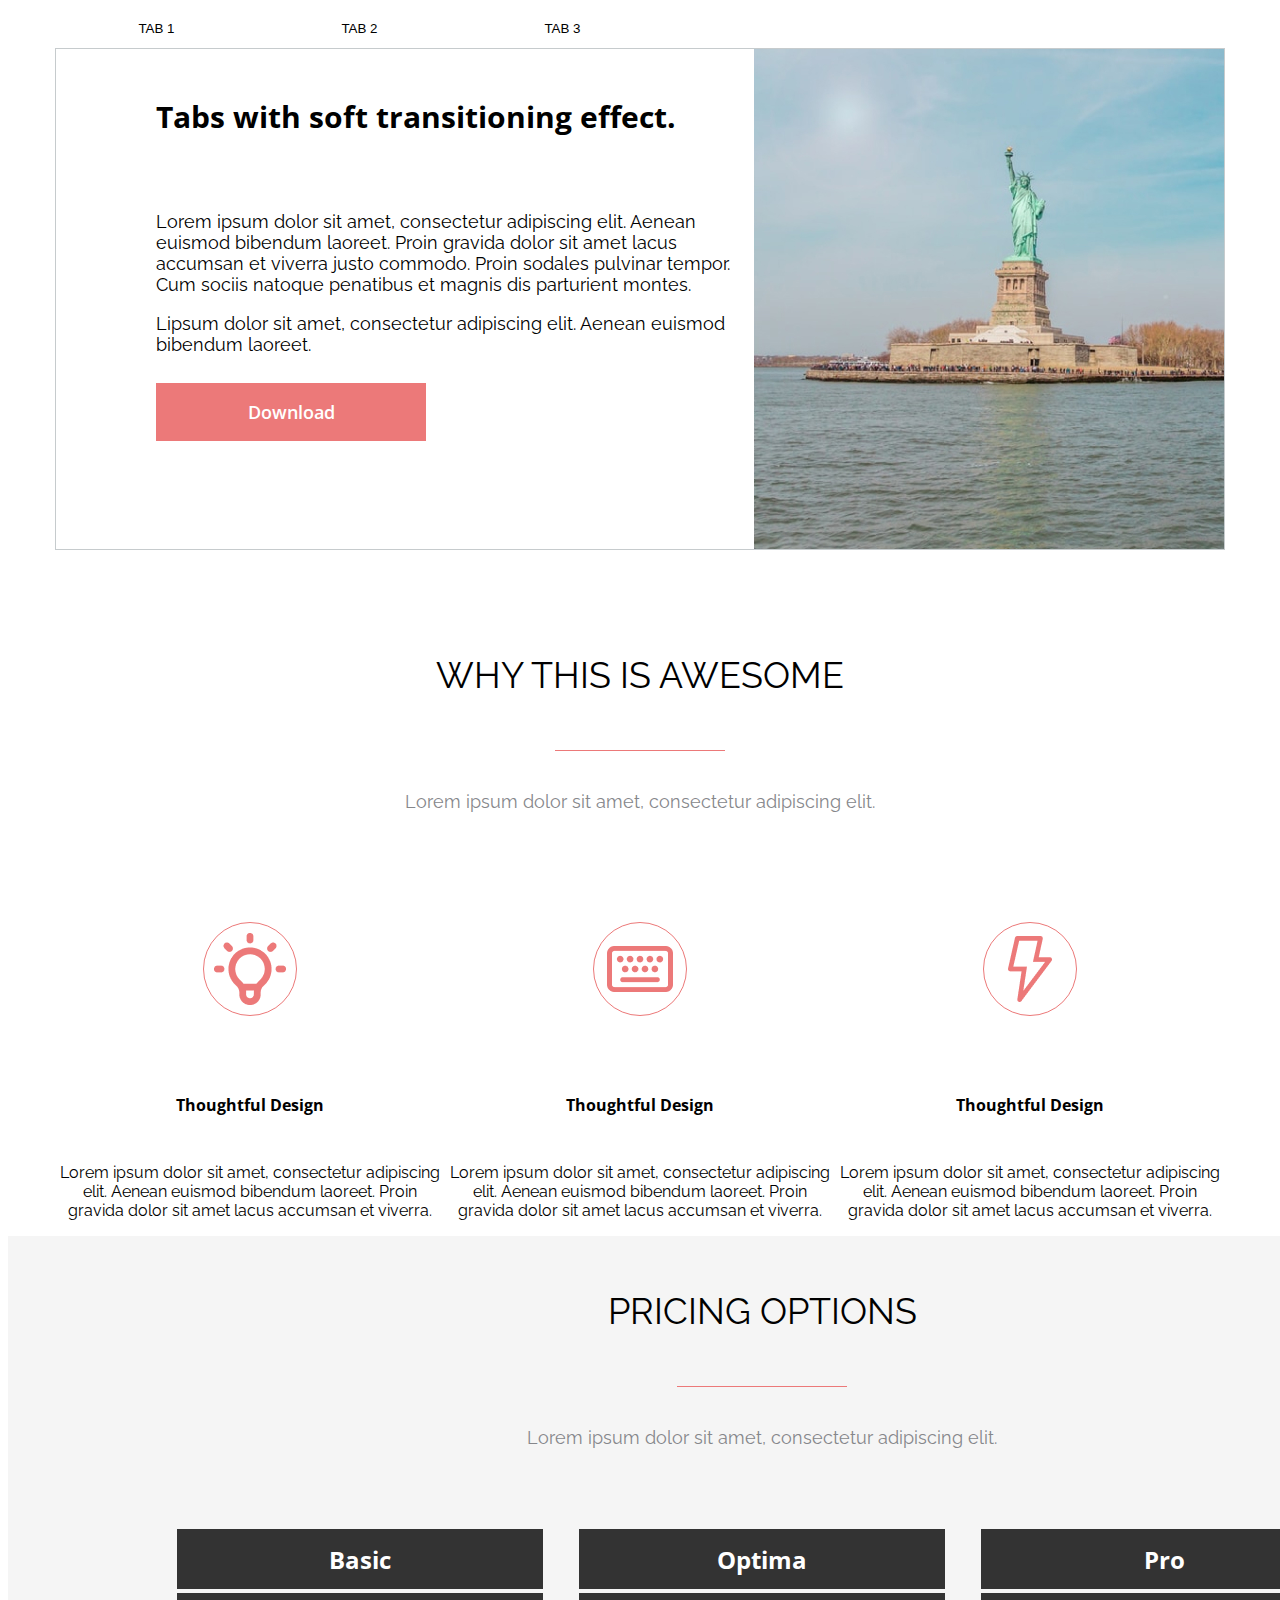
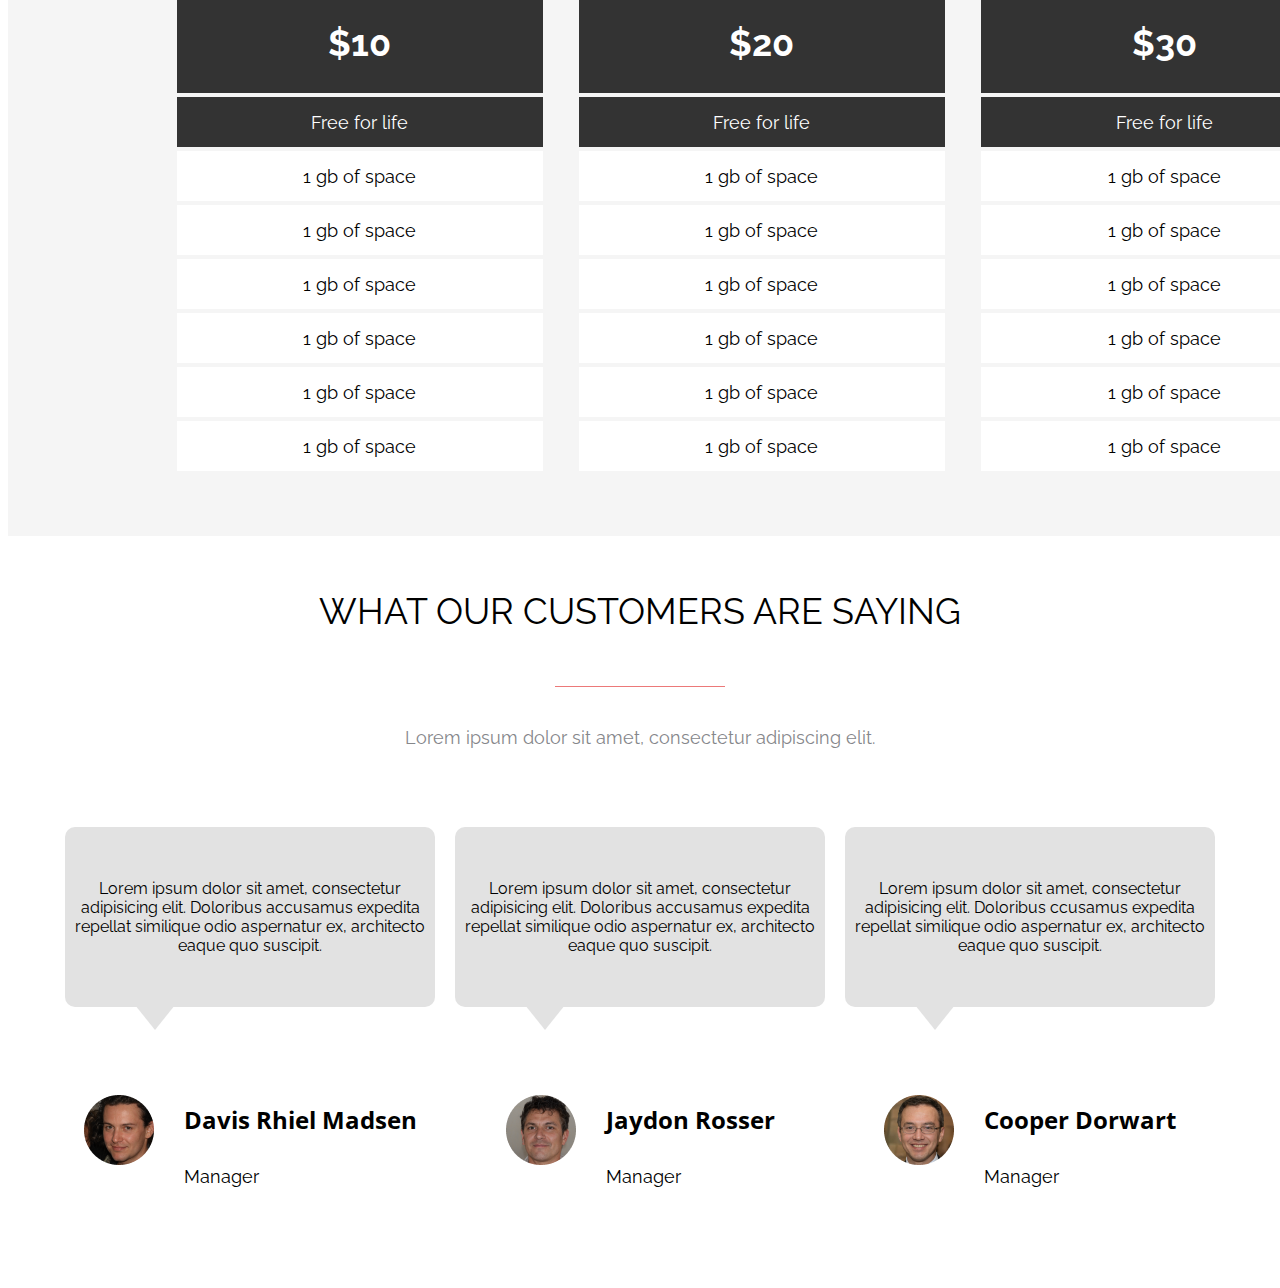
==== index.html @ bb6dff11 "hw-2 change" ====
<!DOCTYPE html> 
  <html>
    <head>
      <meta charset="uft-8">
      <title>HW-2</title>
      <link rel="stylesheet" href="./price+comm.css">
    </head>
    <body> 
      <section class="tabs">
        <div class="tabs__switch">
         <button class="tabs__switch-name">TAB 1</button>
         <button class="tabs__switch-name">TAB 2</button>
         <button class="tabs__switch-name">TAB 3</button>
       </div>
       <div class="tabs__info">
         <div class="tabs__text">
           <h3 class="tabs__title">Tabs with soft transitioning effect.</h3>
           <p>Lorem ipsum dolor sit amet, consectetur adipiscing elit. Aenean euismod bibendum laoreet. Proin gravida dolor sit amet lacus accumsan et viverra justo commodo. Proin sodales pulvinar tempor. Cum sociis natoque penatibus et magnis dis parturient montes.</p>
           <p>Lipsum dolor sit amet, consectetur adipiscing elit. Aenean euismod bibendum laoreet.</p>
           <button class="tabs__button">Download</button>
         </div>
         <div>
           <img class="tabs__pic" src="./imagine/tab1.jpg" alt="">
         </div>
       </div>
     </section>                  
     <section class="awesome"><!--секция AWESOME-->  
       <div class="awesome__title-wrapper">
       <h2 class="awesome__title">WHY THIS IS AWESOME</h2> 
       </div>
       <div class="awesome__line"></div>
       <p class="awesome__subtitle">Lorem ipsum dolor sit amet, consectetur adipiscing elit.</p>
       <div class="awesome__container">
         <div class="awesome_block">
           <div class="awesome__icon-wrapper"> 
             <img class="ciawesome__icon" src="./imagine/bulb.png" alt="">
           </div> 
           <h4 class="awesome__block-title">Thoughtful Design</h4>
           <p>Lorem ipsum dolor sit amet, consectetur adipiscing elit. Aenean euismod bibendum laoreet. Proin gravida dolor sit amet lacus accumsan et viverra.</p>
         </div>
         <div class="awesome_block">
           <div class="awesome__icon-wrapper">
             <img class="ciawesome__icon" src="./imagine/keyboard.png" alt=""> 
           </div> 
           <h4 class="awesome__block-title">Thoughtful Design</h4>
           <p>Lorem ipsum dolor sit amet, consectetur adipiscing elit. Aenean euismod bibendum laoreet. Proin gravida dolor sit amet lacus accumsan et viverra.</p>
         </div>
         <div class="awesome_block">
           <div class="awesome__icon-wrapper">
             <img class="ciawesome__icon" src="./imagine/light.png" alt=""> 
           </div> 
           <h4 class="awesome__block-title">Thoughtful Design</h4>
           <p>Lorem ipsum dolor sit amet, consectetur adipiscing elit. Aenean euismod bibendum laoreet. Proin gravida dolor sit amet lacus accumsan et viverra.</p>
         </div>
       </div>
     </section>
      <section class="pric">
        <div class="pric__title-wrapper">
          <h2 class="pric__title">PRICING OPTIONS</h2>
        </div>
        <div class="pric__line"></div>
        <p class="pric__subtitle">Lorem ipsum dolor sit amet, consectetur adipiscing elit.</p>
        <div class="pric__container">
          <div class="pric__block">
            <p class="pric__black">Basic</p>
            <p class="pric__black">$10</p>
            <p class="pric__black">Free for life</p>
            <p class="pric__withe">1 gb of space</p>
            <p class="pric__withe">1 gb of space</p>
            <p class="pric__withe">1 gb of space</p>
            <p class="pric__withe">1 gb of space</p>
            <p class="pric__withe">1 gb of space</p>
            <p class="pric__withe">1 gb of space</p>
          </div>
          <div class="pric__block">
            <p class="pric__black">Optima</p>
            <p class="pric__black">$20</p>
            <p class="pric__black">Free for life</p>
            <p class="pric__withe">1 gb of space</p>
            <p class="pric__withe">1 gb of space</p>
            <p class="pric__withe">1 gb of space</p>
            <p class="pric__withe">1 gb of space</p>
            <p class="pric__withe">1 gb of space</p>
            <p class="pric__withe">1 gb of space</p>
          </div>
          <div class="pric__block">
            <p class="pric__black">Pro</p>
            <p class="pric__black">$30</p>
            <p class="pric__black">Free for life</p>
            <p class="pric__withe">1 gb of space</p>
            <p class="pric__withe">1 gb of space</p>
            <p class="pric__withe">1 gb of space</p>
            <p class="pric__withe">1 gb of space</p>
            <p class="pric__withe">1 gb of space</p>
            <p class="pric__withe">1 gb of space</p>
          </div>
        </div>
       </section>
       <section class="say">
        <div class="say__title-wrapper">
          <h2 class="say__title">WHAT OUR CUSTOMERS ARE SAYING</h2>
        </div>
        <div class="say__line"></div>
        <p class="say__subtitle">Lorem ipsum dolor sit amet, consectetur adipiscing elit.</p>
        <div class="say__comment">
          <div class="comment__block">
            <div class="block__mes">
              Lorem ipsum dolor sit amet, consectetur adipisicing elit. Doloribus accusamus expedita repellat similique odio aspernatur ex, architecto eaque quo suscipit.
              <div class="mes__mark"></div>
            </div>
            <div class="block__icon">
              <img src="./imagine/face1.png" alt="">
              <div class="block__icon-text"> 
                <p class="block__name">Davis Rhiel Madsen</p>
                <p class="block__job">Manager</p>
              </div>
            </div>
          </div>
          <div class="comment__block">
            <div class="block__mes">
              Lorem ipsum dolor sit amet, consectetur adipisicing elit. Doloribus accusamus expedita repellat similique odio aspernatur ex, architecto eaque quo suscipit.
              <div class="mes__mark"></div>
            </div>
            <div class="block__icon">
              <img src="./imagine/face2.png" alt="">
              <div class="block__icon-text"> 
                <p class="block__name">Jaydon Rosser</p>
                <p class="block__job">Manager</p>
              </div>              
            </div>
          </div>
          <div class="comment__block">
            <div class="block__mes">
              Lorem ipsum dolor sit amet, consectetur adipisicing elit. Doloribus ccusamus expedita repellat similique odio aspernatur ex, architecto eaque quo suscipit.
            <div class="mes__mark"></div>
          </div>
            <div class="block__icon">
              <img src="./imagine/face3.png" alt="">
              <div class="block__icon-text"> 
                <p class="block__name">Cooper Dorwart</p>
                <p class="block__job">Manager</p>
              </div>
            </div>
          </div>
        </div>
      </section>
    </body>
  </html>
---- price+comm.css ----
@import url('https://fonts.googleapis.com/css2?family=Open+Sans:wght@300;700&family=Raleway:wght@100;400&display=swap');
@import url('https://fonts.googleapis.com/css2?family=Raleway:wght@400&display=swap');

/*Стиль для AWESOME*/
.awesome {
  font-family: 'Raleway', sans-serif;
  width: 1170px;
  margin: auto ; 
}

.awesome__title {
  margin: 0;
  font-size: 36px;
  font-weight: 400;
}

.awesome__title-wrapper {
  height: 150px;
  display: flex;
  align-items: center;
  justify-content: center;
}

.awesome__line {
  border-bottom: 1px solid #EC7979;
  width: 170px;
  margin: auto;
  margin-bottom: 40px;
}  

.awesome__subtitle {
  margin: 0;
  color: #86878B;
  font-size: 18px;
  text-align: center;
  margin-bottom: 110px;
}

.awesome__container {
  display: flex;
  justify-content: space-between;
  text-align: center;
}

.awesome__block { 
  width: 370px; 
}

.awesome__icon-wrapper {
  height: 92px;
  width: 92px;
  display: flex;
  align-items: center;
  justify-content: center;
  border: 1px solid #EC7979;
  border-radius: 50%;
  margin: auto;
  margin-bottom: 78px;
}

.awesome__block-title {
  font-family: 'Open Sans', sans-serif;
  margin-bottom: 47px;
}

/*Стиль для TABS*/

.tabs {
  margin: auto;
  width: 1170px;
  margin-bottom: 50px;
}

.tabs__info {
  margin: auto;
  height: 500px;
  border: 1px solid #C6CBCD;
  display: flex;
  justify-content: space-around; 
}

.tabs__text {
  margin:47px 0 30px 100px;
  font-family: 'Raleway', sans-serif;
  font-size: 18px;
}

.tabs__title {
  font-family: 'Open Sans', sans-serif;
  font-weight: bold;
  font-size: 30px;
  margin: 0;
  margin-bottom: 74px;
}

.tabs__button {
  margin-top: 10px;
  height: 58px;
  width: 270px;
  background: #EC7979;
  color: #FFFFFF;
  font-family: 'Open Sans', sans-serif;
  font-weight: 600;
  font-size: 18px;
  align-items: center;
  border: none;
}

.tabs__button:hover {
  background: #AB4949;
  cursor: pointer;
}

.tabs__button:active {
  background: #EC7979;
  box-shadow: inset 0px 0px 10px #AB4949;
}

.tabs__switch {
  display: flex;
  justify-content:flex-start;
  align-items: center;
  font-size: 14px;
  font-family: 'Open Sans', sans-serif;
  font-weight: 400px; 
}

.tabs__switch-name {
  width: 203px;
  height: 40px;
  margin: 0;
  border: none;
  display: flex;
  justify-content: center;
  align-items: center;
  cursor: pointer;
  background: #FFFFFF;
}

.tabs__switch-name:focus { 
  border-radius: 5px 5px 0px 0px;
  border: 1px solid #C6CBCD;
  margin-bottom: -4.5px;
  border-bottom: #fff;
}

.tabs__switch-name:hover {
  border-radius: 5px 5px 0px 0px;
  border: 1px solid #C6CBCD;
}

.tabs__pic {
  height: 100%;
}

/*цена и комментарии*/ 

.pric {
  font-family: 'Raleway', sans-serif;
  width: 1508px;
  height: 900px;
  margin: auto ; 
  background-color: #F5F5F5;
}

.pric__title, .say__title {
  margin: 0;
  font-size: 36px;
  font-weight: 400;
}

.pric__title-wrapper, .say__title-wrapper {
  height: 150px;
  display: flex;
  align-items: center;
  justify-content: center;
}

.pric__line, .say__line {
  border-bottom: 1px solid #EC7979;
  width: 170px;
  margin: auto;
  margin-bottom: 40px;
}  

.pric__subtitle, .say__subtitle {
  margin: 0;
  color: #86878B;
  font-size: 18px;
  text-align: center;
  margin-bottom: 79px;
}

.pric__container {
  display: flex;
  justify-content: space-around;
  text-align: center;
  margin: 0 10%;
}

.pric__block { 
  width: 370px;
}

p[class*="black"] {
  background: #333333;
  border: 2px solid #F5F5F5;
  color: #fff;
  margin: 0;
  display: flex;
  align-items: center;
  justify-content: center;
}

.pric__black:first-child {
  height: 60px;
  font-size: 24px;
  font-family: 'Open Sans', sans-serif;
  font-weight: 700;
}

.pric__black:nth-child(2) {
  height: 100px;
  font-size: 36px;
  font-family: 'Raleway', sans-serif;
  font-weight: 700;
}

.pric__black {
  height: 50px;
  font-size: 18px;
  font-family: 'Raleway', sans-serif;
}

.pric__withe {
  display: flex;
  align-items: center;
  justify-content: center;
  height: 50px;
  margin: 0;
  background: #FFFFFF;
  border: 2px solid #F5F5F5;
  font-size: 18px;
  font-family: 'Raleway', sans-serif;
}

.pric__block:hover { 
  margin-top: -20px;
  margin-bottom: auto;
  box-shadow: 0 4px 10px rgba(51, 51, 51, 0.2);
}

.say {
  font-family: 'Raleway', sans-serif;
  height: 744px;
  margin: auto ; 
}

.say__comment {
  width: 1170px;
  margin: auto;
  display: flex;
  justify-content: space-around;
}

.block__mes {
  position: relative;
  width: 370px;
  height: 180px;
  background: #E2E2E2;
  border-radius: 10px;
  text-align: center;
  display: flex;
  align-items: center;
  margin-bottom: 66px;
}

.mes__mark {
  position: absolute; /*для того чтобы треугольник комментария оставался на месте*/
  margin-top: 200px;
  margin-left: 70px;
  width: 0;
	height: 0;
	border-left: 20px solid transparent;
	border-right: 20px solid transparent;
	border-top: 25px solid #E2E2E2;
}

.block__icon {
  display: flex;
  justify-content: center;
  align-items: center;
}

.block__name {
  margin: 30px 0;
  font-family: 'Open Sans';
  font-weight: 700;
  font-size: 24px;
}

.block__icon-text {
  margin-left: 30px;
  display: flex;
  flex-direction: column;
}

.block__job {
  margin: 0;
  font-weight: 400;
  font-size: 18px;
}
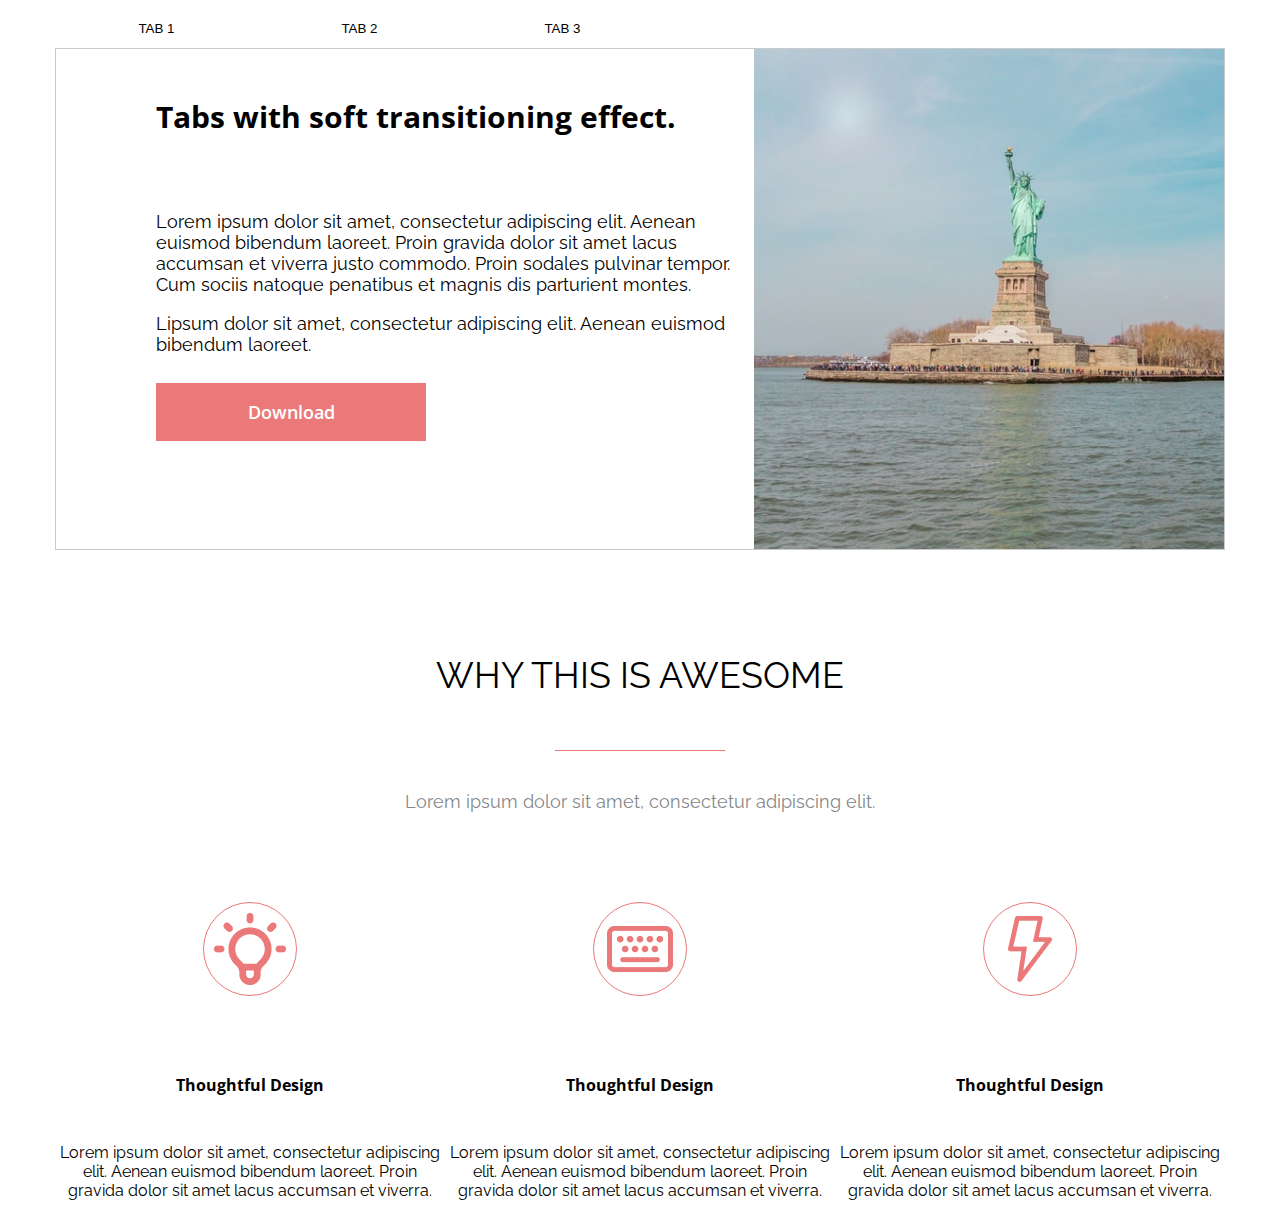
==== commit 314b74ab: "hw-1 change" ====
--- a/index.html
+++ b/index.html
@@ -1,148 +1,58 @@
 <!DOCTYPE html> 
-  <html>
-    <head>
-      <meta charset="uft-8">
-      <title>HW-2</title>
-      <link rel="stylesheet" href="./price+comm.css">
-    </head>
-    <body> 
-      <section class="tabs">
-        <div class="tabs__switch">
-         <button class="tabs__switch-name">TAB 1</button>
-         <button class="tabs__switch-name">TAB 2</button>
-         <button class="tabs__switch-name">TAB 3</button>
-       </div>
-       <div class="tabs__info">
-         <div class="tabs__text">
-           <h3 class="tabs__title">Tabs with soft transitioning effect.</h3>
-           <p>Lorem ipsum dolor sit amet, consectetur adipiscing elit. Aenean euismod bibendum laoreet. Proin gravida dolor sit amet lacus accumsan et viverra justo commodo. Proin sodales pulvinar tempor. Cum sociis natoque penatibus et magnis dis parturient montes.</p>
-           <p>Lipsum dolor sit amet, consectetur adipiscing elit. Aenean euismod bibendum laoreet.</p>
-           <button class="tabs__button">Download</button>
-         </div>
-         <div>
-           <img class="tabs__pic" src="./imagine/tab1.jpg" alt="">
-         </div>
-       </div>
-     </section>                  
-     <section class="awesome"><!--секция AWESOME-->  
-       <div class="awesome__title-wrapper">
-       <h2 class="awesome__title">WHY THIS IS AWESOME</h2> 
-       </div>
-       <div class="awesome__line"></div>
-       <p class="awesome__subtitle">Lorem ipsum dolor sit amet, consectetur adipiscing elit.</p>
-       <div class="awesome__container">
-         <div class="awesome_block">
-           <div class="awesome__icon-wrapper"> 
-             <img class="ciawesome__icon" src="./imagine/bulb.png" alt="">
-           </div> 
-           <h4 class="awesome__block-title">Thoughtful Design</h4>
-           <p>Lorem ipsum dolor sit amet, consectetur adipiscing elit. Aenean euismod bibendum laoreet. Proin gravida dolor sit amet lacus accumsan et viverra.</p>
-         </div>
-         <div class="awesome_block">
-           <div class="awesome__icon-wrapper">
-             <img class="ciawesome__icon" src="./imagine/keyboard.png" alt=""> 
-           </div> 
-           <h4 class="awesome__block-title">Thoughtful Design</h4>
-           <p>Lorem ipsum dolor sit amet, consectetur adipiscing elit. Aenean euismod bibendum laoreet. Proin gravida dolor sit amet lacus accumsan et viverra.</p>
-         </div>
-         <div class="awesome_block">
-           <div class="awesome__icon-wrapper">
-             <img class="ciawesome__icon" src="./imagine/light.png" alt=""> 
-           </div> 
-           <h4 class="awesome__block-title">Thoughtful Design</h4>
-           <p>Lorem ipsum dolor sit amet, consectetur adipiscing elit. Aenean euismod bibendum laoreet. Proin gravida dolor sit amet lacus accumsan et viverra.</p>
-         </div>
+<html>
+  <head>
+    <meta charset="uft-8">
+    <title>HW-1</title>
+    <link rel="stylesheet" href="./tabs+awesome.css">
+  </head>
+  <body>
+    <section class="tabs">
+      <div class="tabs__switch">
+        <button class="tabs__switch-name">TAB 1</button>
+        <button class="tabs__switch-name">TAB 2</button>
+        <button class="tabs__switch-name">TAB 3</button>
+      </div>
+      <div class="tabs__info">
+        <div class="tabs__text">
+          <h3 class="tabs__title">Tabs with soft transitioning effect.</h3>
+          <p>Lorem ipsum dolor sit amet, consectetur adipiscing elit. Aenean euismod bibendum laoreet. Proin gravida dolor sit amet lacus accumsan et viverra justo commodo. Proin sodales pulvinar tempor. Cum sociis natoque penatibus et magnis dis parturient montes.</p>
+          <p> Lipsum dolor sit amet, consectetur adipiscing elit. Aenean euismod bibendum laoreet.</p>
+          <button class="tabs__button">Download</button>
+        </div>
+        <div>
+          <img class="tabs__pic" src="./imagine/tab1.jpg" alt="">
+        </div>
+      </div>
+    </section>                  
+    <section class="awesome"><!--секция AWESOME-->  
+      <div class="awesome__title-wrapper">
+      <h2 class="awesome__title">WHY THIS IS AWESOME</h2> 
+      </div>
+      <div class="awesome__line"></div>
+      <p class="awesome__subtitle">Lorem ipsum dolor sit amet, consectetur adipiscing elit.</p>
+      <div class="awesome__container">
+        <div class="awesome_block">
+          <div class="awesome__icon-wrapper"> 
+            <img class="ciawesome__icon" src="./imagine/bulb.png" alt="">
+          </div> 
+          <h4 class="awesome__block-title">Thoughtful Design</h4>
+          <p>Lorem ipsum dolor sit amet, consectetur adipiscing elit. Aenean  euismod bibendum laoreet. Proin gravida dolor sit amet lacus accumsan et viverra.</p>
+        </div>
+        <div class="awesome_block">
+          <div class="awesome__icon-wrapper">
+            <img class="ciawesome__icon" src="./imagine/keyboard.png" alt=""> 
+          </div> 
+          <h4 class="awesome__block-title">Thoughtful Design</h4>
+          <p>Lorem ipsum dolor sit amet, consectetur adipiscing elit. Aenean euismod bibendum laoreet. Proin gravida dolor sit amet lacus accumsan et viverra.</p>
+        </div>
+        <div class="awesome_block">
+          <div class="awesome__icon-wrapper">
+            <img class="ciawesome__icon" src="./imagine/light.png" alt=""> 
+          </div> 
+          <h4 class="awesome__block-title">Thoughtful Design</h4>
+          <p>Lorem ipsum dolor sit amet, consectetur adipiscing elit. Aenean euismod bibendum laoreet. Proin gravida dolor sit amet lacus accumsan et viverra.</p>
+        </div>
        </div>
      </section>
-      <section class="pric">
-        <div class="pric__title-wrapper">
-          <h2 class="pric__title">PRICING OPTIONS</h2>
-        </div>
-        <div class="pric__line"></div>
-        <p class="pric__subtitle">Lorem ipsum dolor sit amet, consectetur adipiscing elit.</p>
-        <div class="pric__container">
-          <div class="pric__block">
-            <p class="pric__black">Basic</p>
-            <p class="pric__black">$10</p>
-            <p class="pric__black">Free for life</p>
-            <p class="pric__withe">1 gb of space</p>
-            <p class="pric__withe">1 gb of space</p>
-            <p class="pric__withe">1 gb of space</p>
-            <p class="pric__withe">1 gb of space</p>
-            <p class="pric__withe">1 gb of space</p>
-            <p class="pric__withe">1 gb of space</p>
-          </div>
-          <div class="pric__block">
-            <p class="pric__black">Optima</p>
-            <p class="pric__black">$20</p>
-            <p class="pric__black">Free for life</p>
-            <p class="pric__withe">1 gb of space</p>
-            <p class="pric__withe">1 gb of space</p>
-            <p class="pric__withe">1 gb of space</p>
-            <p class="pric__withe">1 gb of space</p>
-            <p class="pric__withe">1 gb of space</p>
-            <p class="pric__withe">1 gb of space</p>
-          </div>
-          <div class="pric__block">
-            <p class="pric__black">Pro</p>
-            <p class="pric__black">$30</p>
-            <p class="pric__black">Free for life</p>
-            <p class="pric__withe">1 gb of space</p>
-            <p class="pric__withe">1 gb of space</p>
-            <p class="pric__withe">1 gb of space</p>
-            <p class="pric__withe">1 gb of space</p>
-            <p class="pric__withe">1 gb of space</p>
-            <p class="pric__withe">1 gb of space</p>
-          </div>
-        </div>
-       </section>
-       <section class="say">
-        <div class="say__title-wrapper">
-          <h2 class="say__title">WHAT OUR CUSTOMERS ARE SAYING</h2>
-        </div>
-        <div class="say__line"></div>
-        <p class="say__subtitle">Lorem ipsum dolor sit amet, consectetur adipiscing elit.</p>
-        <div class="say__comment">
-          <div class="comment__block">
-            <div class="block__mes">
-              Lorem ipsum dolor sit amet, consectetur adipisicing elit. Doloribus accusamus expedita repellat similique odio aspernatur ex, architecto eaque quo suscipit.
-              <div class="mes__mark"></div>
-            </div>
-            <div class="block__icon">
-              <img src="./imagine/face1.png" alt="">
-              <div class="block__icon-text"> 
-                <p class="block__name">Davis Rhiel Madsen</p>
-                <p class="block__job">Manager</p>
-              </div>
-            </div>
-          </div>
-          <div class="comment__block">
-            <div class="block__mes">
-              Lorem ipsum dolor sit amet, consectetur adipisicing elit. Doloribus accusamus expedita repellat similique odio aspernatur ex, architecto eaque quo suscipit.
-              <div class="mes__mark"></div>
-            </div>
-            <div class="block__icon">
-              <img src="./imagine/face2.png" alt="">
-              <div class="block__icon-text"> 
-                <p class="block__name">Jaydon Rosser</p>
-                <p class="block__job">Manager</p>
-              </div>              
-            </div>
-          </div>
-          <div class="comment__block">
-            <div class="block__mes">
-              Lorem ipsum dolor sit amet, consectetur adipisicing elit. Doloribus ccusamus expedita repellat similique odio aspernatur ex, architecto eaque quo suscipit.
-            <div class="mes__mark"></div>
-          </div>
-            <div class="block__icon">
-              <img src="./imagine/face3.png" alt="">
-              <div class="block__icon-text"> 
-                <p class="block__name">Cooper Dorwart</p>
-                <p class="block__job">Manager</p>
-              </div>
-            </div>
-          </div>
-        </div>
-      </section>
-    </body>
-  </html>+  </body>
+</html>--- a/tabs+awesome.css
+++ b/tabs+awesome.css
@@ -0,0 +1,155 @@
+@import url('https://fonts.googleapis.com/css2?family=Open+Sans:wght@300;700&family=Raleway:wght@100;400&display=swap');
+@import url('https://fonts.googleapis.com/css2?family=Raleway:wght@400&display=swap');
+
+/*Стиль для AWESOME*/
+
+.awesome {
+  font-family: 'Raleway', sans-serif;
+  width: 1170px;
+  margin: auto ; 
+}
+
+.awesome__title {
+  margin: 0;
+  font-size: 36px;
+  font-weight: 400;
+}
+
+.awesome__title-wrapper {
+  height: 150px;
+  display: flex;
+  align-items: center;
+  justify-content: center;
+}
+
+.awesome__line {
+  border-bottom: 1px solid #EC7979;
+  width: 170px;
+  margin: auto;
+  margin-bottom: 40px;
+}  
+
+.awesome__subtitle {
+  margin: 0;
+  color: #86878B;
+  font-size: 18px;
+  text-align: center;
+  margin-bottom: 90px;
+}
+
+.awesome__container {
+  display: flex;
+  justify-content: space-between;
+  text-align: center;
+}
+
+.awesome__block { 
+  width: 370px; 
+}
+
+.awesome__icon-wrapper {
+  height: 92px;
+  width: 92px;
+  display: flex;
+  align-items: center;
+  justify-content: center;
+  border: 1px solid #EC7979;
+  border-radius: 50%;
+  margin: auto;
+  margin-bottom: 78px;
+}
+
+.awesome__block-title {
+  font-family: 'Open Sans', sans-serif;
+  margin-bottom: 47px;
+}
+
+/*Стиль для TABS*/
+
+.tabs {
+  margin: auto;
+  width: 1170px;
+  margin-bottom: 50px;
+}
+
+.tabs__info {
+  margin: auto;
+  height: 500px;
+  border: 1px solid #C6CBCD;
+  display: flex;
+  justify-content: space-around; 
+}
+
+.tabs__text {
+  margin:47px 0 30px 100px;
+  font-family: 'Raleway', sans-serif;
+  font-size: 18px;
+}
+
+.tabs__title {
+  font-family: 'Open Sans', sans-serif;
+  font-weight: bold;
+  font-size: 30px;
+  margin: 0;
+  margin-bottom: 74px;
+}
+
+.tabs__button {
+  margin-top: 10px;
+  height: 58px;
+  width: 270px;
+  background: #EC7979;
+  color: #FFFFFF;
+  font-family: 'Open Sans', sans-serif;
+  font-weight: 600;
+  font-size: 18px;
+  align-items: center;
+  border: none;
+}
+
+.tabs__button:hover {
+  background: #AB4949;
+  cursor: pointer;
+}
+
+.tabs__button:active {
+  background: #EC7979;
+  box-shadow: inset 0px 0px 10px #AB4949;
+}
+
+.tabs__switch {
+  display: flex;
+  justify-content:flex-start;
+  align-items: center;
+  font-size: 14px;
+  font-family: 'Open Sans', sans-serif;
+  font-weight: 400px; 
+}
+
+.tabs__switch-name {
+  width: 203px;
+  height: 40px;
+  margin: 0;
+  border: none;
+  display: flex;
+  justify-content: center;
+  align-items: center;
+  cursor: pointer;
+  background: #FFFFFF;
+}
+
+.tabs__switch-name:focus { 
+  border-radius: 5px 5px 0px 0px;
+  border: 1px solid #C6CBCD;
+  margin-bottom: -4.5px;
+  border-bottom: #fff;
+}
+
+.tabs__switch-name:hover {
+  border-radius: 5px 5px 0px 0px;
+  border: 1px solid #C6CBCD;
+}
+
+.tabs__pic {
+  height: 100%;
+}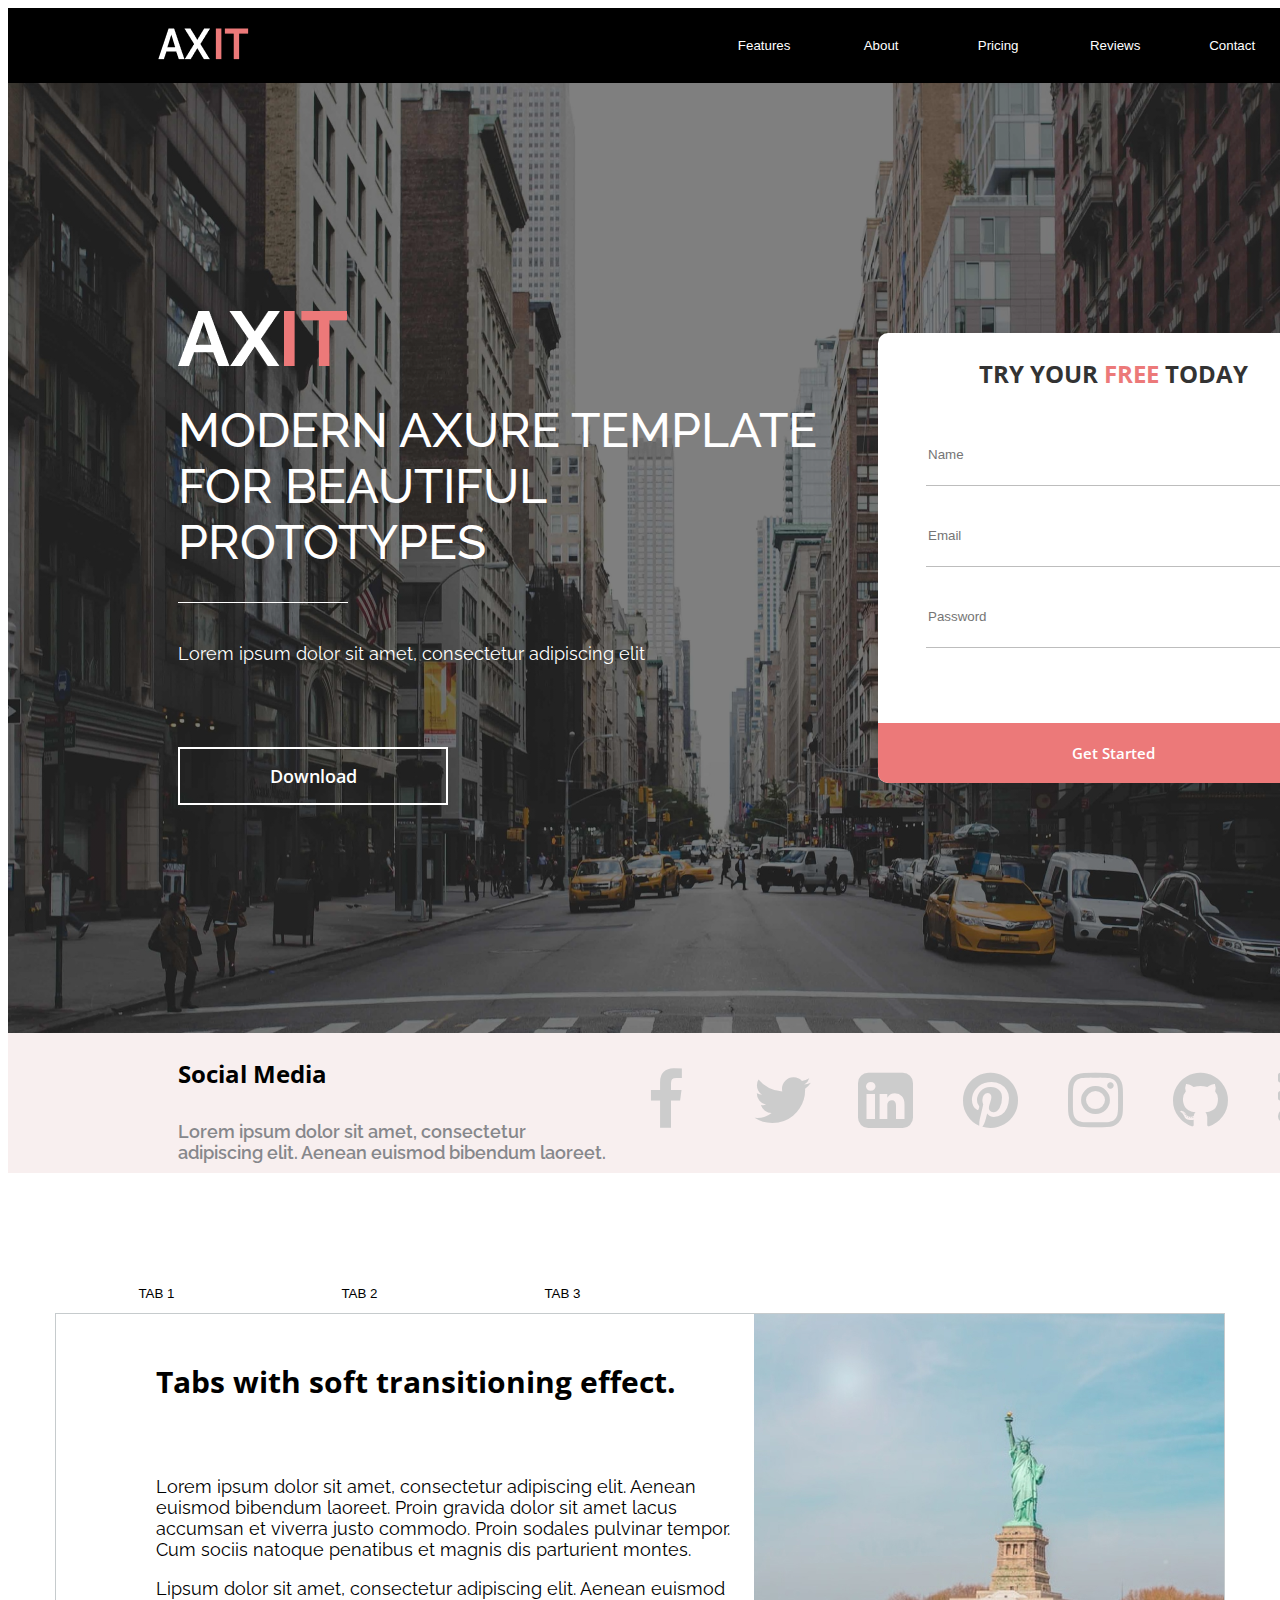
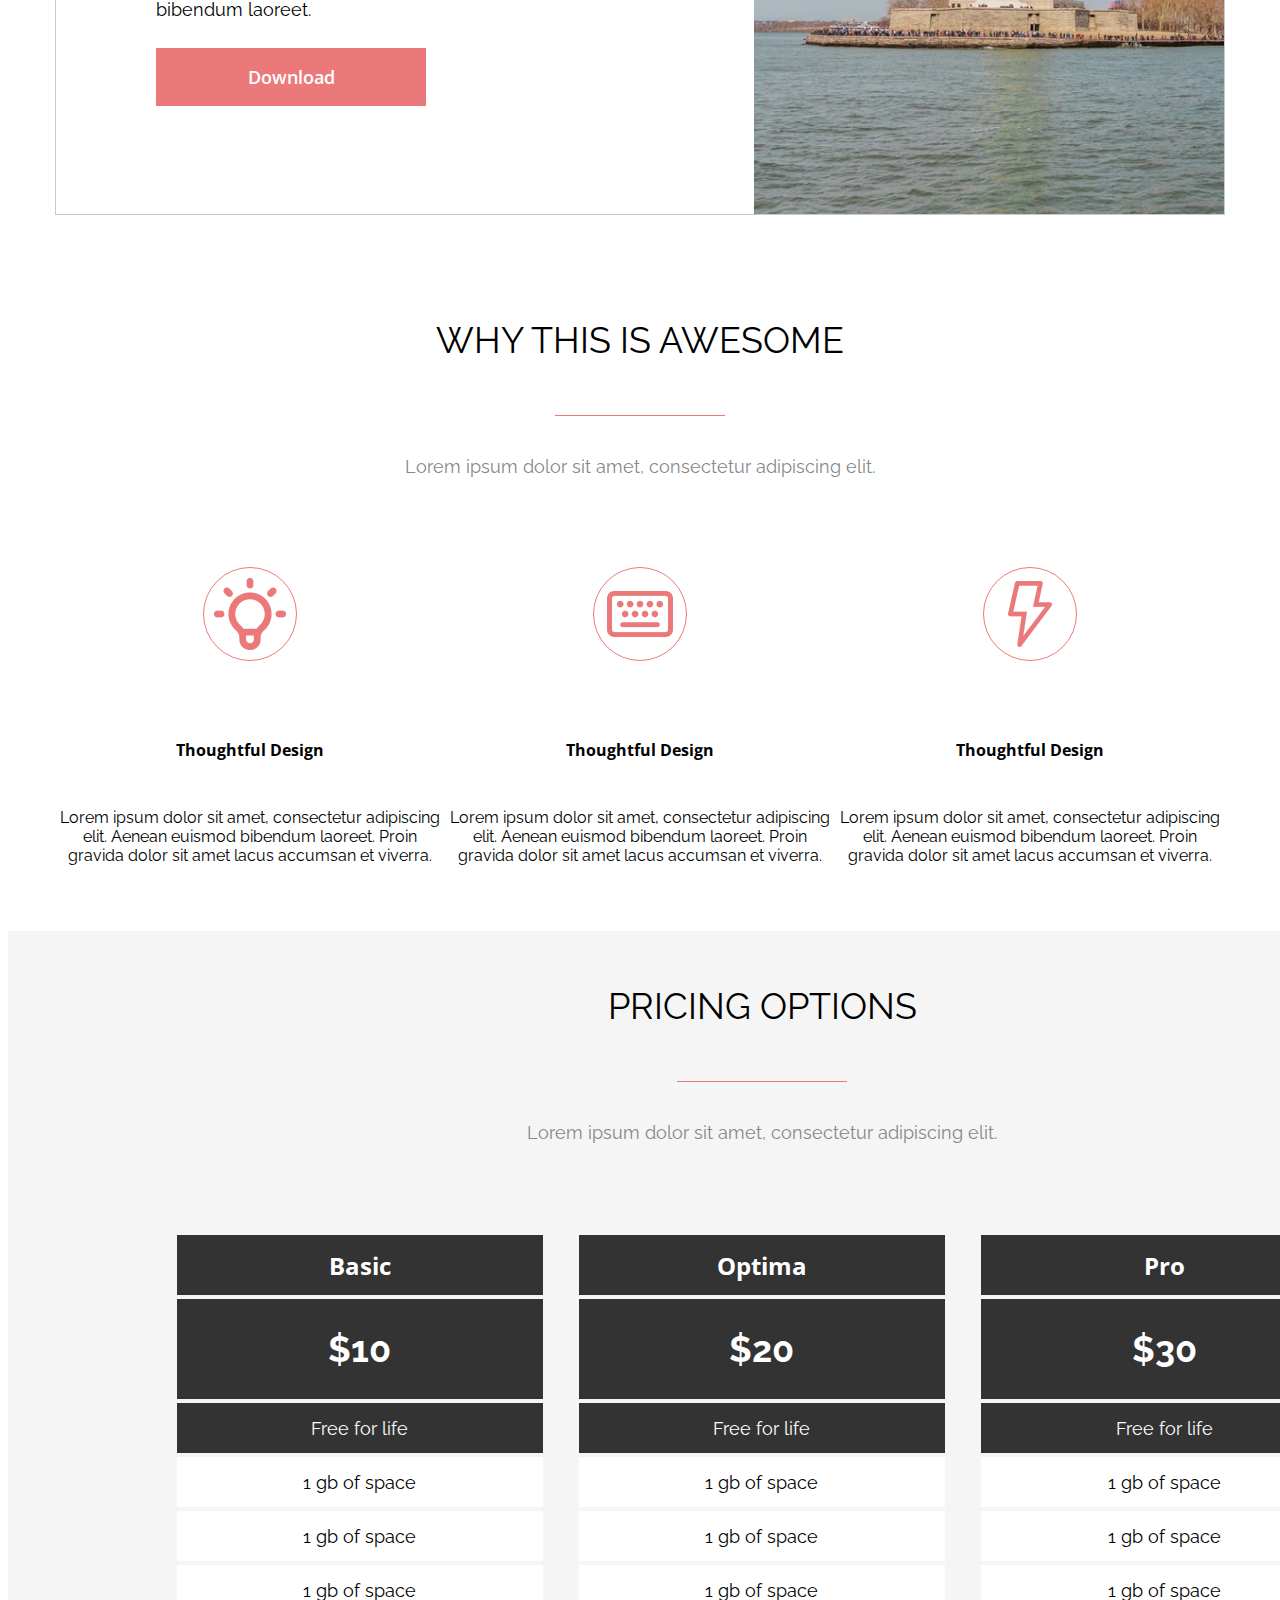
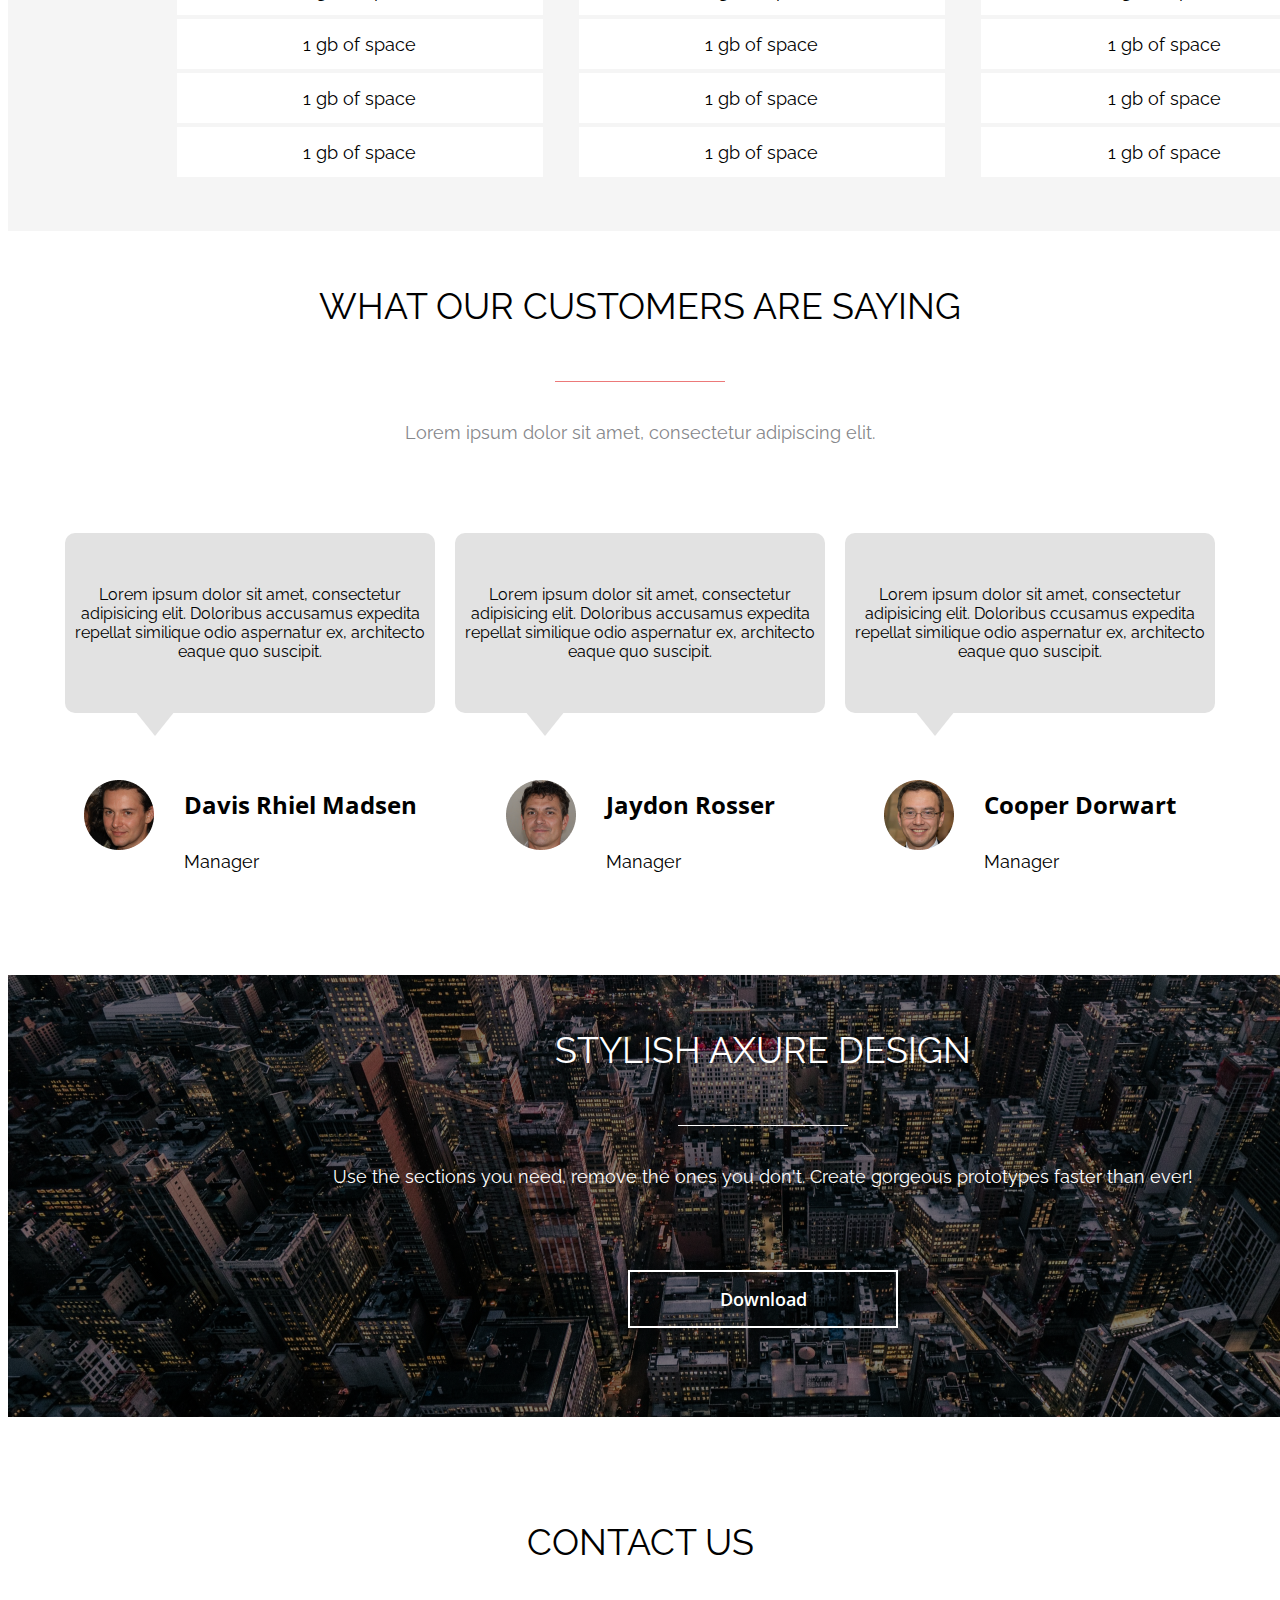
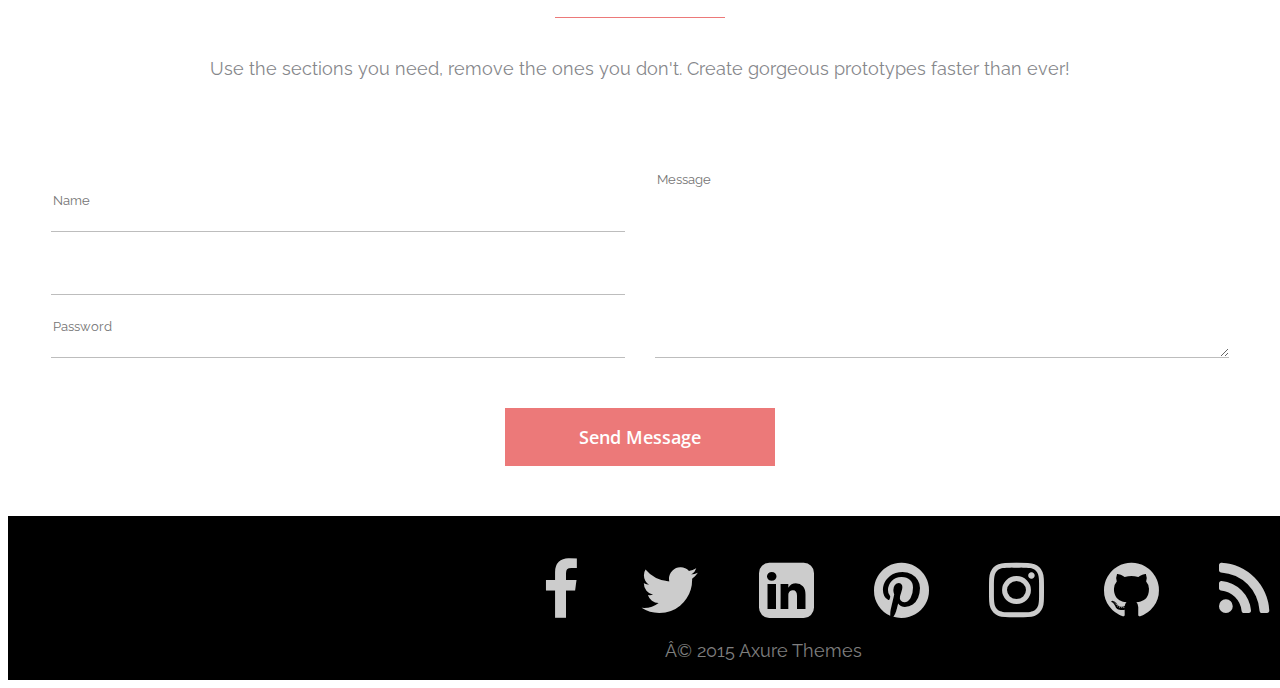
==== commit 716c515c: "hw-4" ====
--- a/index.html
+++ b/index.html
@@ -1,58 +1,233 @@
 <!DOCTYPE html> 
-<html>
-  <head>
-    <meta charset="uft-8">
-    <title>HW-1</title>
-    <link rel="stylesheet" href="./tabs+awesome.css">
-  </head>
-  <body>
-    <section class="tabs">
-      <div class="tabs__switch">
-        <button class="tabs__switch-name">TAB 1</button>
-        <button class="tabs__switch-name">TAB 2</button>
-        <button class="tabs__switch-name">TAB 3</button>
-      </div>
-      <div class="tabs__info">
-        <div class="tabs__text">
-          <h3 class="tabs__title">Tabs with soft transitioning effect.</h3>
-          <p>Lorem ipsum dolor sit amet, consectetur adipiscing elit. Aenean euismod bibendum laoreet. Proin gravida dolor sit amet lacus accumsan et viverra justo commodo. Proin sodales pulvinar tempor. Cum sociis natoque penatibus et magnis dis parturient montes.</p>
-          <p> Lipsum dolor sit amet, consectetur adipiscing elit. Aenean euismod bibendum laoreet.</p>
-          <button class="tabs__button">Download</button>
-        </div>
-        <div>
-          <img class="tabs__pic" src="./imagine/tab1.jpg" alt="">
-        </div>
-      </div>
-    </section>                  
-    <section class="awesome"><!--секция AWESOME-->  
-      <div class="awesome__title-wrapper">
-      <h2 class="awesome__title">WHY THIS IS AWESOME</h2> 
-      </div>
-      <div class="awesome__line"></div>
-      <p class="awesome__subtitle">Lorem ipsum dolor sit amet, consectetur adipiscing elit.</p>
-      <div class="awesome__container">
-        <div class="awesome_block">
-          <div class="awesome__icon-wrapper"> 
-            <img class="ciawesome__icon" src="./imagine/bulb.png" alt="">
-          </div> 
-          <h4 class="awesome__block-title">Thoughtful Design</h4>
-          <p>Lorem ipsum dolor sit amet, consectetur adipiscing elit. Aenean  euismod bibendum laoreet. Proin gravida dolor sit amet lacus accumsan et viverra.</p>
-        </div>
-        <div class="awesome_block">
-          <div class="awesome__icon-wrapper">
-            <img class="ciawesome__icon" src="./imagine/keyboard.png" alt=""> 
-          </div> 
-          <h4 class="awesome__block-title">Thoughtful Design</h4>
-          <p>Lorem ipsum dolor sit amet, consectetur adipiscing elit. Aenean euismod bibendum laoreet. Proin gravida dolor sit amet lacus accumsan et viverra.</p>
-        </div>
-        <div class="awesome_block">
-          <div class="awesome__icon-wrapper">
-            <img class="ciawesome__icon" src="./imagine/light.png" alt=""> 
-          </div> 
-          <h4 class="awesome__block-title">Thoughtful Design</h4>
-          <p>Lorem ipsum dolor sit amet, consectetur adipiscing elit. Aenean euismod bibendum laoreet. Proin gravida dolor sit amet lacus accumsan et viverra.</p>
-        </div>
+  <html>
+    <head>
+      <meta charset="uft-8">
+      <title>HW-4</title>
+      <link rel="stylesheet" href="./font-awesome-4.7.0/css/font-awesome.min.css">
+      <link rel="stylesheet" href="./hed_des_ban_fot.css">
+    </head>
+    <body>
+      <header class="head__contain">
+        <div class="head__contain-logo">
+          <img src="./imagine/AXIT1.png" alt="">
+          <img src="./imagine/AXIT2.png" alt="">
+        </div>
+        <nav class="head__contain-nav">
+          <button class="contain-nav">Features</button>
+          <button class="contain-nav">About</button>
+          <button class="contain-nav">Pricing</button>
+          <button class="contain-nav">Reviews</button>
+          <button class="contain-nav">Contact</button>
+        </nav>
+      </header>
+      <section class="banner">
+        <div class="banner__text">
+          <img src="./imagine/banner name 1.png" alt="">
+          <img src="./imagine/banner name 2.png" alt="">
+          <h1 class="banner__title">MODERN AXURE TEMPLATE FOR BEAUTIFUL PROTOTYPES</h1>
+          <div class="banner__line"></div>
+          <p class="banner__subtitle">Lorem ipsum dolor sit amet, consectetur adipiscing elit</p>
+          <button class="banner__button">Download</button>
+        </div>
+        <form class="banner__form">
+          <p class="banner__form-title">TRY YOUR <span class="colortext">FREE</span> TODAY</p>
+          <input type="text" placeholder="Name" id="form__name">
+          <input type="email" placeholder="Email" id="form__email">
+          <input type="password" placeholder="Password" id="form__pas">
+          <button class="form__button">Get Started</button>
+        </form>
+      </section>
+      <section class="media">
+        <div class="media__text">
+          <h4>Social Media</h4>
+          <p>Lorem ipsum dolor sit amet, consectetur adipiscing elit. 
+            Aenean euismod bibendum laoreet.</p>
+        </div>
+        <div class="font-aw">
+          <i class="fa fa-facebook fa-4x" aria-hidden="true" ></i>
+          <i class="fa fa-twitter fa-4x" aria-hidden="true"></i>
+          <i class="fa fa-linkedin-square fa-4x" aria-hidden="true"></i>
+          <i class="fa fa-pinterest fa-4x" aria-hidden="true"></i>
+          <i class="fa fa-instagram fa-4x" aria-hidden="true"></i>
+          <i class="fa fa-github fa-4x" aria-hidden="true"></i>
+          <i class="fa fa-rss fa-4x" aria-hidden="true"></i>
+        </div>
+      </section>
+      <section class="tabs">
+        <div class="tabs__switch">
+         <button class="tabs__switch-name">TAB 1</button>
+         <button class="tabs__switch-name">TAB 2</button>
+         <button class="tabs__switch-name">TAB 3</button>
+       </div>
+       <div class="tabs__info">
+         <div class="tabs__text">
+           <h3 class="tabs__title">Tabs with soft transitioning effect.</h3>
+           <p>Lorem ipsum dolor sit amet, consectetur adipiscing elit. Aenean euismod bibendum laoreet. Proin gravida dolor sit amet lacus accumsan et viverra justo commodo. Proin sodales pulvinar tempor. Cum sociis natoque penatibus et magnis dis parturient montes.</p>
+           <p>Lipsum dolor sit amet, consectetur adipiscing elit. Aenean euismod bibendum laoreet.</p>
+           <button class="tabs__button">Download</button>
+         </div>
+         <div>
+           <img class="tabs__pic" src="./imagine/tab1.jpg" alt="">
+         </div>
+       </div>
+     </section>                  
+     <section class="awesome"><!--секция AWESOME-->  
+       <div class="awesome__title-wrapper">
+       <h2 class="awesome__title">WHY THIS IS AWESOME</h2> 
+       </div>
+       <div class="awesome__line"></div>
+       <p class="awesome__subtitle">Lorem ipsum dolor sit amet, consectetur adipiscing elit.</p>
+       <div class="awesome__container">
+         <div class="awesome_block">
+           <div class="awesome__icon-wrapper"> 
+             <img class="ciawesome__icon" src="./imagine/bulb.png" alt="">
+           </div> 
+           <h4 class="awesome__block-title">Thoughtful Design</h4>
+           <p>Lorem ipsum dolor sit amet, consectetur adipiscing elit. Aenean euismod bibendum laoreet. Proin gravida dolor sit amet lacus accumsan et viverra.</p>
+         </div>
+         <div class="awesome_block">
+           <div class="awesome__icon-wrapper">
+             <img class="ciawesome__icon" src="./imagine/keyboard.png" alt=""> 
+           </div> 
+           <h4 class="awesome__block-title">Thoughtful Design</h4>
+           <p>Lorem ipsum dolor sit amet, consectetur adipiscing elit. Aenean euismod bibendum laoreet. Proin gravida dolor sit amet lacus accumsan et viverra.</p>
+         </div>
+         <div class="awesome_block">
+           <div class="awesome__icon-wrapper">
+             <img class="ciawesome__icon" src="./imagine/light.png" alt=""> 
+           </div> 
+           <h4 class="awesome__block-title">Thoughtful Design</h4>
+           <p>Lorem ipsum dolor sit amet, consectetur adipiscing elit. Aenean euismod bibendum laoreet. Proin gravida dolor sit amet lacus accumsan et viverra.</p>
+         </div>
        </div>
      </section>
-  </body>
-</html>+      <section class="pric">
+        <div class="pric__title-wrapper">
+          <h2 class="pric__title">PRICING OPTIONS</h2>
+        </div>
+        <div class="pric__line"></div>
+        <p class="pric__subtitle">Lorem ipsum dolor sit amet, consectetur adipiscing elit.</p>
+        <div class="pric__container">
+          <div class="pric__block">
+            <p class="pric__black">Basic</p>
+            <p class="pric__black">$10</p>
+            <p class="pric__black">Free for life</p>
+            <p class="pric__withe">1 gb of space</p>
+            <p class="pric__withe">1 gb of space</p>
+            <p class="pric__withe">1 gb of space</p>
+            <p class="pric__withe">1 gb of space</p>
+            <p class="pric__withe">1 gb of space</p>
+            <p class="pric__withe">1 gb of space</p>
+          </div>
+          <div class="pric__block">
+            <p class="pric__black">Optima</p>
+            <p class="pric__black">$20</p>
+            <p class="pric__black">Free for life</p>
+            <p class="pric__withe">1 gb of space</p>
+            <p class="pric__withe">1 gb of space</p>
+            <p class="pric__withe">1 gb of space</p>
+            <p class="pric__withe">1 gb of space</p>
+            <p class="pric__withe">1 gb of space</p>
+            <p class="pric__withe">1 gb of space</p>
+          </div>
+          <div class="pric__block">
+            <p class="pric__black">Pro</p>
+            <p class="pric__black">$30</p>
+            <p class="pric__black">Free for life</p>
+            <p class="pric__withe">1 gb of space</p>
+            <p class="pric__withe">1 gb of space</p>
+            <p class="pric__withe">1 gb of space</p>
+            <p class="pric__withe">1 gb of space</p>
+            <p class="pric__withe">1 gb of space</p>
+            <p class="pric__withe">1 gb of space</p>
+          </div>
+        </div>
+       </section>
+       <section class="say">
+        <div class="say__title-wrapper">
+          <h2 class="say__title">WHAT OUR CUSTOMERS ARE SAYING</h2>
+        </div>
+        <div class="say__line"></div>
+        <p class="say__subtitle">Lorem ipsum dolor sit amet, consectetur adipiscing elit.</p>
+        <div class="say__comment">
+          <div class="comment__block">
+            <div class="block__mes">
+              Lorem ipsum dolor sit amet, consectetur adipisicing elit. Doloribus accusamus expedita repellat similique odio aspernatur ex, architecto eaque quo suscipit.
+              <div class="mes__mark"></div>
+            </div>
+            <div class="block__icon">
+              <img src="./imagine/face1.png" alt="">
+              <div class="block__icon-text"> 
+                <p class="block__name">Davis Rhiel Madsen</p>
+                <p class="block__job">Manager</p>
+              </div>
+            </div>
+          </div>
+          <div class="comment__block">
+            <div class="block__mes">
+              Lorem ipsum dolor sit amet, consectetur adipisicing elit. Doloribus accusamus expedita repellat similique odio aspernatur ex, architecto eaque quo suscipit.
+              <div class="mes__mark"></div>
+            </div>
+            <div class="block__icon">
+              <img src="./imagine/face2.png" alt="">
+              <div class="block__icon-text"> 
+                <p class="block__name">Jaydon Rosser</p>
+                <p class="block__job">Manager</p>
+              </div>              
+            </div>
+          </div>
+          <div class="comment__block">
+            <div class="block__mes">
+              Lorem ipsum dolor sit amet, consectetur adipisicing elit. Doloribus ccusamus expedita repellat similique odio aspernatur ex, architecto eaque quo suscipit.
+            <div class="mes__mark"></div>
+          </div>
+            <div class="block__icon">
+              <img src="./imagine/face3.png" alt="">
+              <div class="block__icon-text"> 
+                <p class="block__name">Cooper Dorwart</p>
+                <p class="block__job">Manager</p>
+              </div>
+            </div>
+          </div>
+        </div>
+      </section>
+      <section class="design">
+        <div class="design__title-wrapper">
+          <h2 class="design__title">STYLISH AXURE DESIGN</h2>
+        </div>
+        <div class="design__line"></div>
+        <p class="design__subtitle">Use the sections you need, remove the ones you don't.  Create gorgeous prototypes faster than ever!</p>
+        <div class="blok__design">
+          <button class="design__button">Download</button>
+        </div>
+      </section>
+      <section class="contact">
+        <div class="contact__title-wrapper">
+          <h2 class="contact__title">CONTACT US</h2>
+        </div>
+        <div class="contact__line"></div>
+        <p class="contact__subtitle">Use the sections you need, remove the ones you don't.  Create gorgeous prototypes faster than ever!</p>
+        <div class="contact__form-wrapper">
+          <form class="contact__form">
+            <input type="text" placeholder="Name" id="contact__form-name">
+            <input type="email" placeho1lder="'Email" id="contact__form-email">
+            <input type="password" placeholder="Password" id="contact__form-pas">
+          </form>
+          <textarea class="contact__message" placeholder="Message" ></textarea>
+        </div>
+        <button class="contact__button">Send Message</button>
+      </section>
+      <footer class="end">
+        <div class="font-aw__end">
+          <i class="fa fa-facebook fa-4x" aria-hidden="true" ></i>
+          <i class="fa fa-twitter fa-4x" aria-hidden="true"></i>
+          <i class="fa fa-linkedin-square fa-4x" aria-hidden="true"></i>
+          <i class="fa fa-pinterest fa-4x" aria-hidden="true"></i>
+          <i class="fa fa-instagram fa-4x" aria-hidden="true"></i>
+          <i class="fa fa-github fa-4x" aria-hidden="true"></i>
+          <i class="fa fa-rss fa-4x" aria-hidden="true"></i>
+        </div>
+        <p>© 2015 Axure Themes</p>
+      </footer>
+    </body>
+  </html>
--- a/hed_des_ban_fot.css
+++ b/hed_des_ban_fot.css
@@ -0,0 +1,587 @@
+@import url('https://fonts.googleapis.com/css2?family=Open+Sans:wght@300;700&family=Raleway:wght@100;400&display=swap');
+@import url('https://fonts.googleapis.com/css2?family=Raleway:wght@400&display=swap');
+
+
+/*Стиль для AWESOME*/
+.awesome {
+  font-family: 'Raleway', sans-serif;
+  width: 1170px;
+  margin: auto ; 
+  margin-bottom: 50px;
+}
+
+.awesome__title, .pric__title, .say__title, .contact__title {
+  margin: 0;
+  font-size: 36px;
+  font-weight: 400;
+}
+
+.awesome__title-wrapper, .pric__title-wrapper, .say__title-wrapper, .contact__title-wrapper {
+  height: 150px;
+  display: flex;
+  align-items: center;
+  justify-content: center;
+}
+
+.awesome__line, .pric__line, .say__line, .contact__line {
+  border-bottom: 1px solid #EC7979;
+  width: 170px;
+  margin: auto;
+  margin-bottom: 40px;
+}  
+
+.awesome__subtitle, .pric__subtitle, .say__subtitle, .contact__subtitle {
+  margin: 0;
+  color: #86878B;
+  font-size: 18px;
+  text-align: center;
+  margin-bottom: 90px;
+}
+
+.awesome__container {
+  display: flex;
+  justify-content: space-between;
+  text-align: center;
+}
+
+.awesome__block { 
+  width: 370px; 
+}
+
+.awesome__icon-wrapper {
+  height: 92px;
+  width: 92px;
+  display: flex;
+  align-items: center;
+  justify-content: center;
+  border: 1px solid #EC7979;
+  border-radius: 50%;
+  margin: auto;
+  margin-bottom: 78px;
+}
+
+.awesome__block-title {
+  font-family: 'Open Sans', sans-serif;
+  margin-bottom: 47px;
+}
+
+/*Стиль для TABS*/
+
+.tabs {
+  margin: auto;
+  width: 1170px;
+  margin-bottom: 50px;
+}
+
+.tabs__info {
+  margin: auto;
+  height: 500px;
+  border: 1px solid #C6CBCD;
+  display: flex;
+  justify-content: space-around; 
+}
+
+.tabs__text {
+  margin:47px 0 30px 100px;
+  font-family: 'Raleway', sans-serif;
+  font-size: 18px;
+}
+
+.tabs__title {
+  font-family: 'Open Sans', sans-serif;
+  font-weight: bold;
+  font-size: 30px;
+  margin: 0;
+  margin-bottom: 74px;
+}
+
+.tabs__button {
+  margin-top: 10px;
+  height: 58px;
+  width: 270px;
+  background: #EC7979;
+  color: #FFFFFF;
+  font-family: 'Open Sans', sans-serif;
+  font-weight: 600;
+  font-size: 18px;
+  align-items: center;
+  border: none;
+}
+
+.tabs__button:hover {
+  background: #AB4949;
+  cursor: pointer;
+}
+
+.tabs__button:active {
+  background: #EC7979;
+  box-shadow: inset 0px 0px 10px #AB4949;
+}
+
+.tabs__switch {
+  display: flex;
+  justify-content:flex-start;
+  align-items: center;
+  font-size: 14px;
+  font-family: 'Open Sans', sans-serif;
+  font-weight: 400px; 
+}
+
+.tabs__switch-name {
+  width: 203px;
+  height: 40px;
+  margin: 0;
+  border: none;
+  display: flex;
+  justify-content: center;
+  align-items: center;
+  cursor: pointer;
+  background: #FFFFFF;
+}
+
+.tabs__switch-name:focus { 
+  border-radius: 5px 5px 0px 0px;
+  border: 1px solid #C6CBCD;
+  border-bottom: 4.5px solid #fff;
+  margin-bottom: -4.5px;
+}
+
+.tabs__switch-name:hover {
+  border-radius: 5px 5px 0px 0px;
+  border: 1px solid #C6CBCD;
+  border-bottom: 4.5px solid #fff;
+  margin-bottom: -4.5px;
+}
+
+.tabs__pic {
+  height: 100%;
+}
+
+/*цена и комментарии*/ 
+
+.pric {
+  font-family: 'Raleway', sans-serif;
+  width: 1508px;
+  height: 900px;
+  margin: auto ; 
+  background-color: #F5F5F5;
+}
+
+.pric__container {
+  display: flex;
+  justify-content: space-around;
+  text-align: center;
+  margin: 0 10%;
+}
+
+.pric__block { 
+  width: 370px;
+}
+
+p[class*="black"] {
+  background: #333333;
+  border: 2px solid #F5F5F5;
+  color: #fff;
+  margin: 0;
+  display: flex;
+  align-items: center;
+  justify-content: center;
+}
+
+.pric__black:first-child {
+  height: 60px;
+  font-size: 24px;
+  font-family: 'Open Sans', sans-serif;
+  font-weight: 700;
+}
+
+.pric__black:nth-child(2) {
+  height: 100px;
+  font-size: 36px;
+  font-family: 'Raleway', sans-serif;
+  font-weight: 700;
+}
+
+.pric__black {
+  height: 50px;
+  font-size: 18px;
+  font-family: 'Raleway', sans-serif;
+}
+
+.pric__withe {
+  display: flex;
+  align-items: center;
+  justify-content: center;
+  height: 50px;
+  margin: 0;
+  background: #FFFFFF;
+  border: 2px solid #F5F5F5;
+  font-size: 18px;
+  font-family: 'Raleway', sans-serif;
+}
+
+.pric__block:hover { 
+  margin-top: -20px;
+  margin-bottom: auto;
+  box-shadow: 0 4px 10px rgba(51, 51, 51, 0.2);
+}
+
+.say {
+  font-family: 'Raleway', sans-serif;
+  height: 744px;
+  margin: auto ; 
+}
+
+.say__comment {
+  width: 1170px;
+  margin: auto;
+  display: flex;
+  justify-content: space-around;
+}
+
+.block__mes {
+  position: relative;
+  width: 370px;
+  height: 180px;
+  background: #E2E2E2;
+  border-radius: 10px;
+  text-align: center;
+  display: flex;
+  align-items: center;
+  margin-bottom: 45px;
+}
+
+.mes__mark {
+  position: absolute; /*для того чтобы треугольник комментария оставался на месте*/
+  margin-top: 200px;
+  margin-left: 70px;
+  width: 0;
+  height: 0;
+  border-left: 20px solid transparent;
+  border-right: 20px solid transparent;
+  border-top: 25px solid #E2E2E2;
+}
+
+.block__icon {
+  display: flex;
+  justify-content: center;
+  align-items: center;
+}
+
+.block__name {
+  margin: 30px 0;
+  font-family: 'Open Sans';
+  font-weight: 700;
+  font-size: 24px;
+}
+
+.block__icon-text {
+  margin-left: 30px;
+  display: flex;
+  flex-direction: column;
+}
+
+.block__job {
+  margin: 0;
+  font-weight: 400;
+  font-size: 18px;
+}
+
+/* header */
+
+.head__contain {
+  width: 1510px;
+  height: 75px;
+  background: #000;
+  margin: auto;
+  display: flex;
+  justify-content: center;
+  font-family: 'Open Sans', sans-serif;
+  font-weight: 600;
+  font-size: 14px;
+}
+
+.head__contain-logo {
+  margin: auto;
+  margin-left: 150px;
+}
+
+.head__contain-nav {
+  margin: auto;
+}
+
+.contain-nav {
+  background: #000;
+  height: 75px;
+  width: 113px;
+  color: #fff;
+  border: none;
+  padding: 0;
+  cursor: pointer;
+}
+
+/* дизайн */
+
+.design {
+  font-family: 'Raleway', sans-serif;
+  width: 1510px;
+  height: 442px;
+  margin:auto ; 
+  background: linear-gradient(rgba(0, 0, 0, 0.5),rgba(0, 0, 0, 0.5) ), url(./imagine/sTown.png) ;  
+  margin-bottom: 50px;
+}
+
+.design__title {
+  margin: 0;
+  font-size: 36px;
+  font-weight: 400;
+  color: #fff;
+}
+
+.design__title-wrapper {
+  height: 150px;
+  display: flex;
+  align-items: center;
+  justify-content: center;
+}
+
+.design__line {
+  border-bottom: 1px solid #fff;
+  width: 170px;
+  margin: auto;
+  margin-bottom: 40px;
+}  
+
+.design__subtitle {
+  margin: 0;
+  color: #fff;
+  font-size: 18px;
+  text-align: center;
+  margin-bottom: 73px;
+}
+
+.blok__design {
+  display: flex;
+  justify-content: center;
+}
+
+.design__button, .banner__button {
+  margin-top: 10px;
+  height: 58px;
+  width: 270px;
+  background: none;
+  color: #FFFFFF;
+  font-family: 'Open Sans', sans-serif;
+  font-weight: 600;
+  font-size: 18px;
+  border:2px solid #FFFFFF;
+  cursor: pointer;
+}
+
+/*медиа*/
+
+.media {
+  display: flex;
+  flex-direction: row;
+  align-items: center;
+  margin: auto;
+  width: 1510px;
+  height: 140px;
+  background: #F8EFEF;
+  margin-bottom: 100px;
+}
+
+.media__text {
+  font-family: 'Open Sans', sans-serif;
+  font-weight: 600;
+  font-size: 24px;
+  margin-left: 170px;
+  margin-right: 0;
+}
+
+.media__text p {
+  font-family: 'Raleway';
+  color: #86878B;
+  font-size: 18px;
+}
+
+.font-aw {
+  width: auto;
+  display: flex;
+  justify-content: space-around;
+  margin-right: 170px;
+}
+
+.font-aw i {
+  width: 70px;
+  height: 70px;
+  margin-left: 35px;
+  color: #CCCCCC;
+}
+
+/*footer*/
+
+.end {
+  background:#000;
+  width: 1510px;
+  height: 164px;
+  margin: auto;
+  display: flex;
+  justify-content: center;
+  flex-direction: column;
+  align-items: center;
+}
+
+.font-aw__end {
+  width: 500px;
+  display: flex;
+  justify-content: space-around;
+}
+
+.font-aw__end i {
+  margin: 40px 30px 0 ;
+  color: #CCCCCC;
+}
+
+.end p {
+  font-family: 'Raleway';
+  font-size: 18px;
+  color: rgba(255, 255, 255, 0.5);
+}
+
+/*banner style*/
+
+.banner {
+  background: linear-gradient(rgba(0, 0, 0, 0.5),rgba(0, 0, 0, 0.5) ), url(./imagine/banner.png);
+  width: 1510px;
+  height: 950px;
+  margin: auto;
+  display: flex;
+  justify-content: center;
+  align-items: center;
+}
+
+.banner__text {
+  max-width: 700px;
+}
+
+.banner__title {
+  font-family: 'Raleway';
+  font-weight: 500;
+  font-size: 48px;
+  display: flex;
+  align-items: center;
+  color: #FFFFFF;
+  margin-right: 30px;
+}
+
+.banner__line {
+  border-bottom: 1px solid #fff;
+  width: 170px;
+  margin-bottom: 40px;
+}  
+
+.banner__subtitle {
+  font-family: "Raleway";
+  margin: 0;
+  color: #fff;
+  font-size: 18px;
+  margin-bottom: 73px;
+}
+
+.banner__form {
+  width: 470px;
+  height: 450px;
+  background: #FFFFFF;
+  border-radius: 10px;
+  text-align: center;
+  display: flex;
+  flex-direction: column;
+  justify-content: space-around;
+}
+
+.banner__form-title {
+  font-family: 'Open Sans';
+  font-weight: 700;
+  font-size: 24px;
+  color: #333333;
+}
+
+#form__name, #form__email, #form__pas {
+  border: none;
+  outline: none;
+  border-bottom: 1px solid #BDBDBD;
+  width: 370px;
+  height: 60px;
+  margin: auto;
+}
+
+#form__pas {
+  margin-bottom: 75px;
+}
+
+.form__button {
+  height: 60px;
+  width: 100%;
+  background: #EC7979;
+  border-radius: 0px 0px 10px 10px;
+  outline: none;
+  border: none;
+  color: #FFFFFF;
+  font-family: 'Open Sans';
+  font-weight: 600;
+  font-size: 15px;
+}
+
+.colortext {
+  color: #EC7979;
+}
+
+/*contact style*/
+
+.contact {
+  font-family: "Raleway";
+  text-align: center;
+}
+
+.contact__form {
+  display: flex;
+  flex-direction: column;
+  margin-right: 30px;
+}
+
+.contact__form-wrapper {
+  display: flex;
+  flex-direction: row;
+  justify-content: center;
+}
+
+.contact__message {
+  border: none;
+  outline: none;
+  border-bottom: 1px solid #BDBDBD;
+  width: 570px;
+  font-family: "Raleway";
+}
+
+#contact__form-name, #contact__form-email, #contact__form-pas {
+  border: none;
+  outline: none;
+  border-bottom: 1px solid #BDBDBD;
+  width: 570px;
+  height: 60px;
+  font-family: "Raleway";
+}
+
+.contact__button {
+  margin: 50px;
+  height: 58px;
+  width: 270px;
+  background: #EC7979;
+  color: #FFFFFF;
+  font-family: 'Open Sans', sans-serif;
+  font-weight: 600;
+  font-size: 18px;
+  align-items: center;
+  border: none;
+}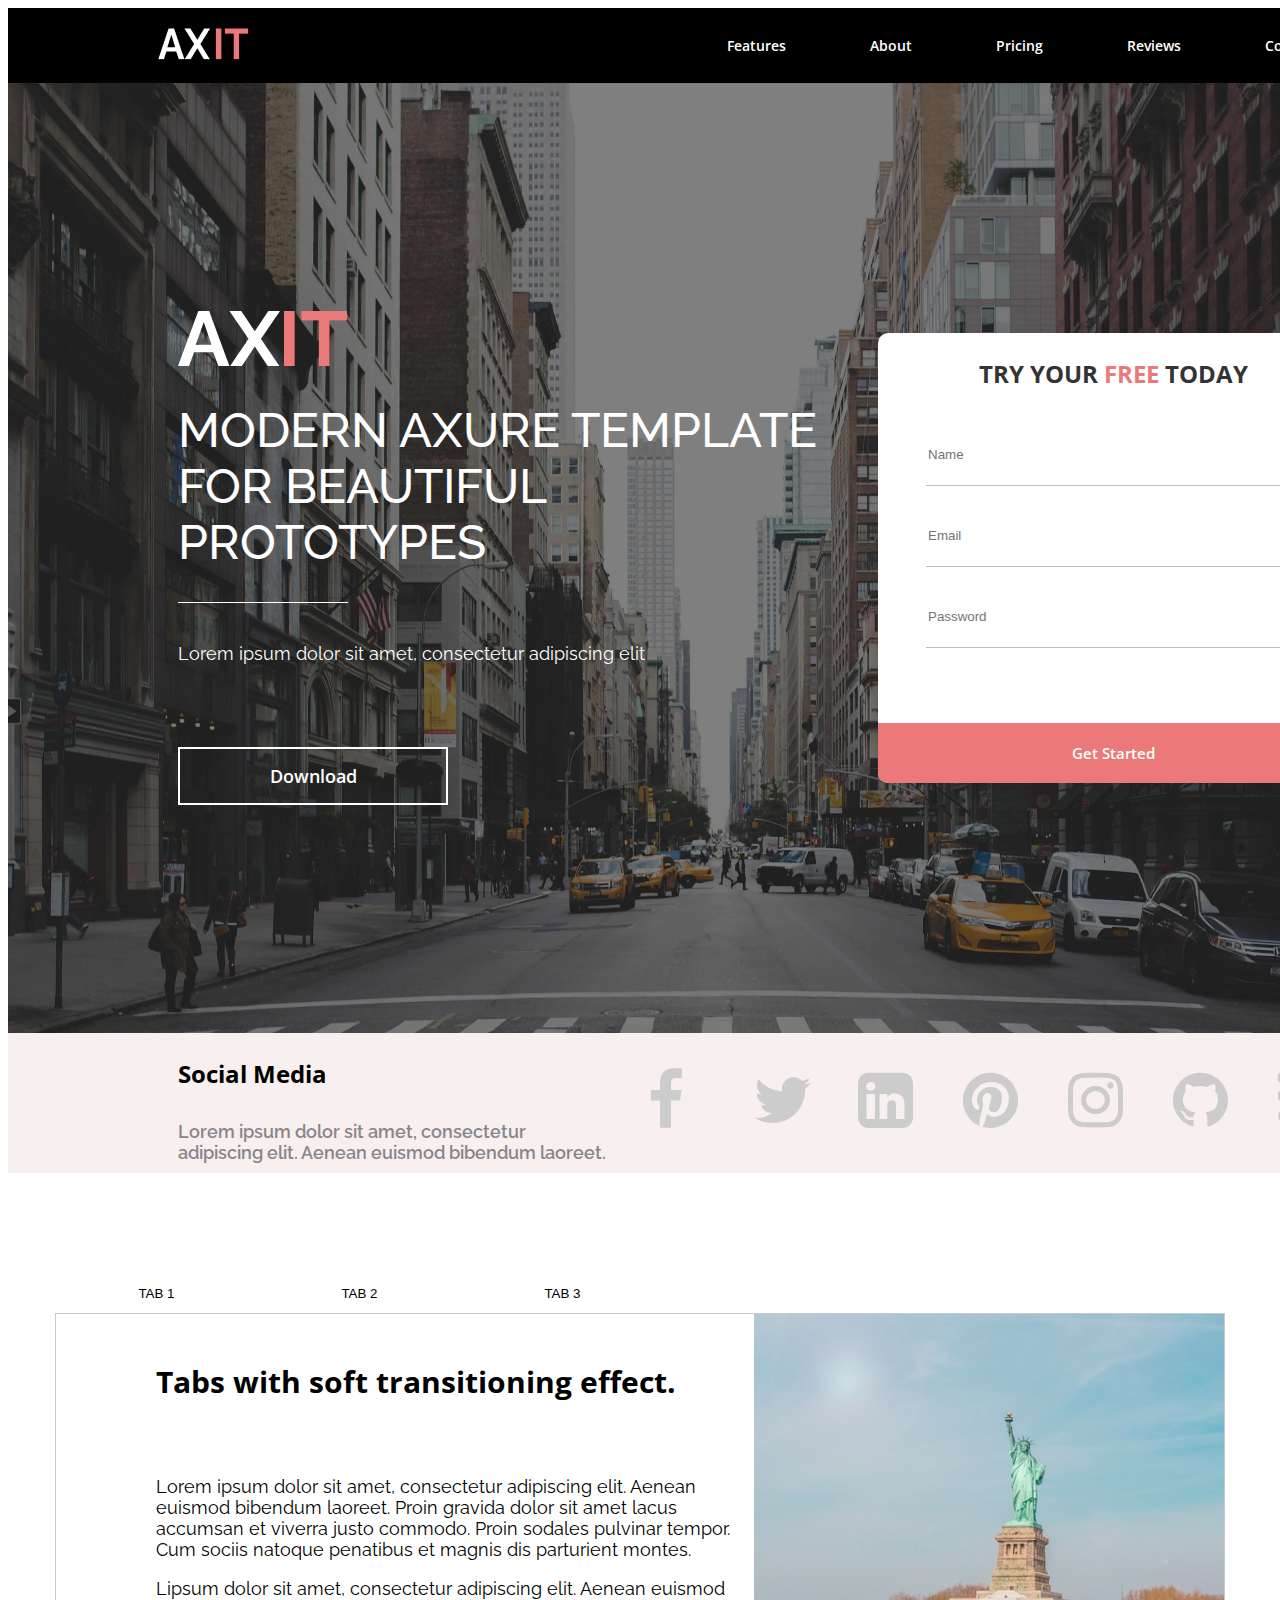
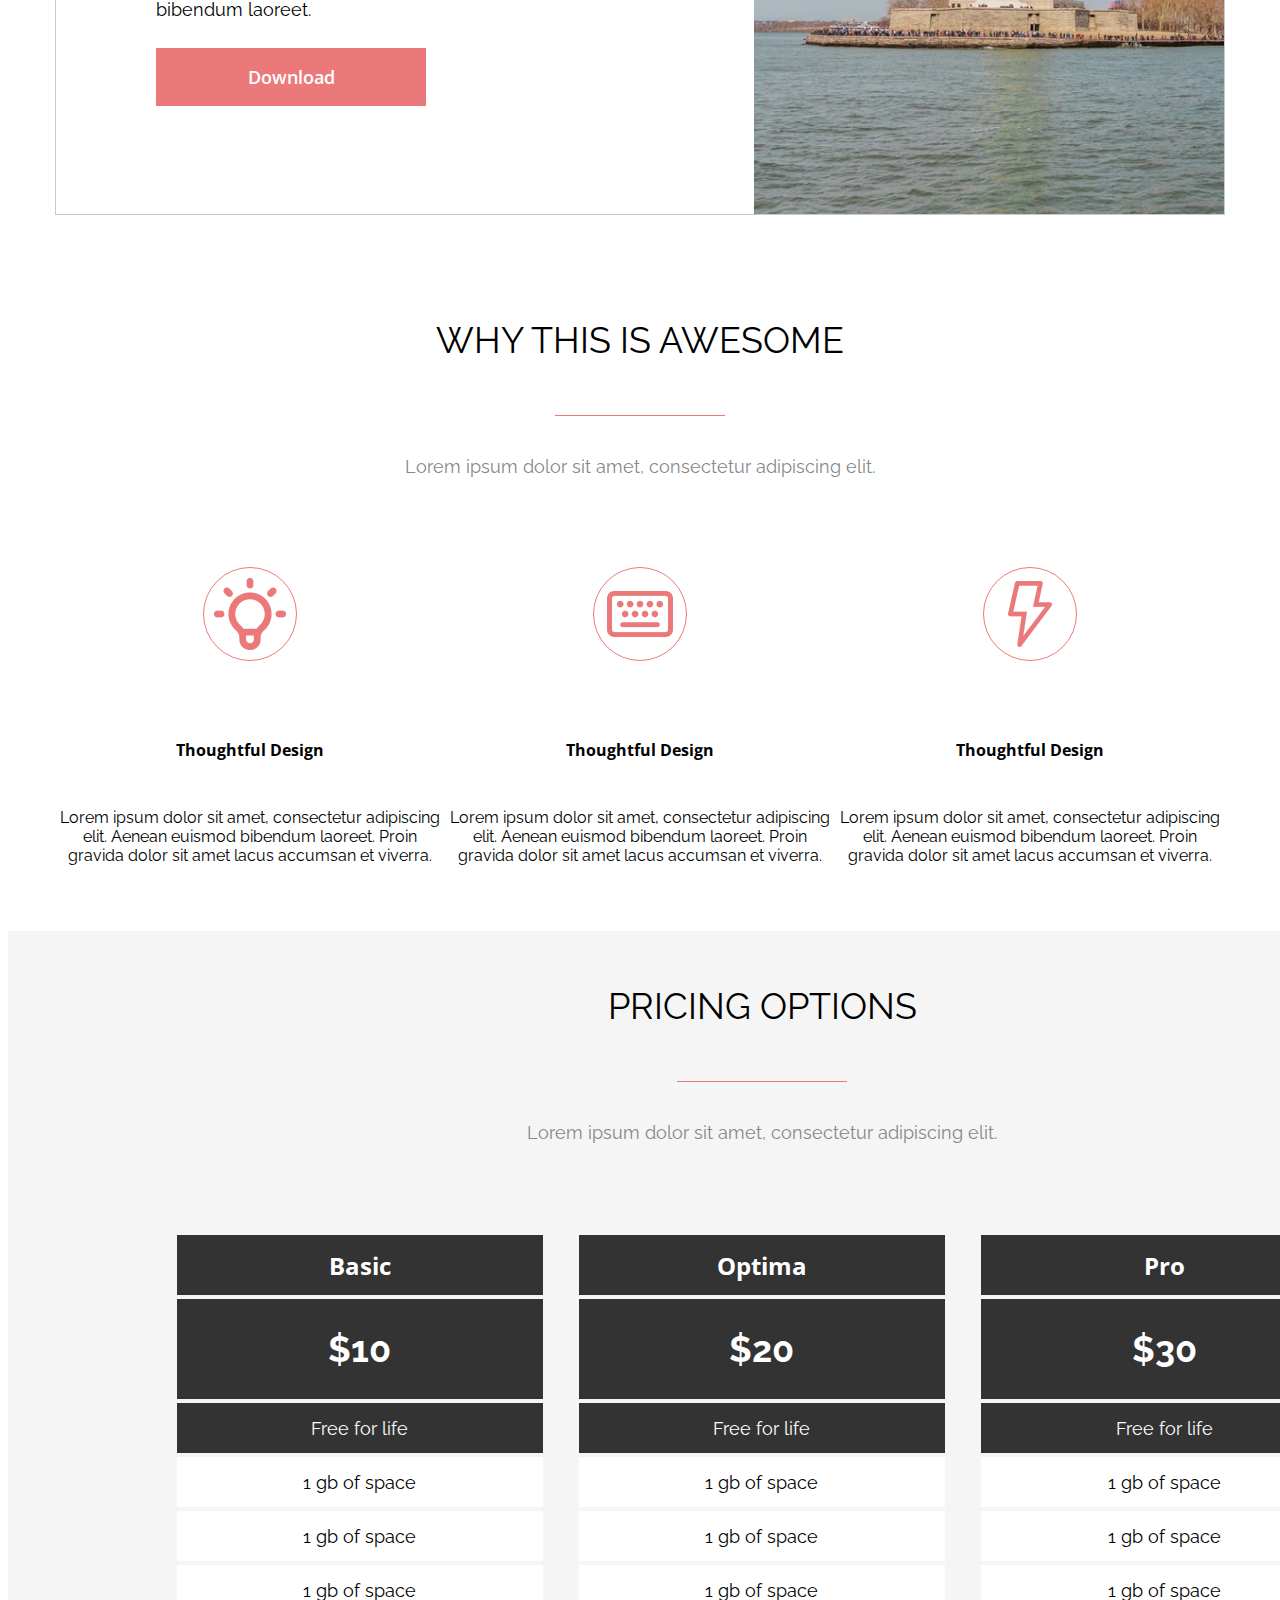
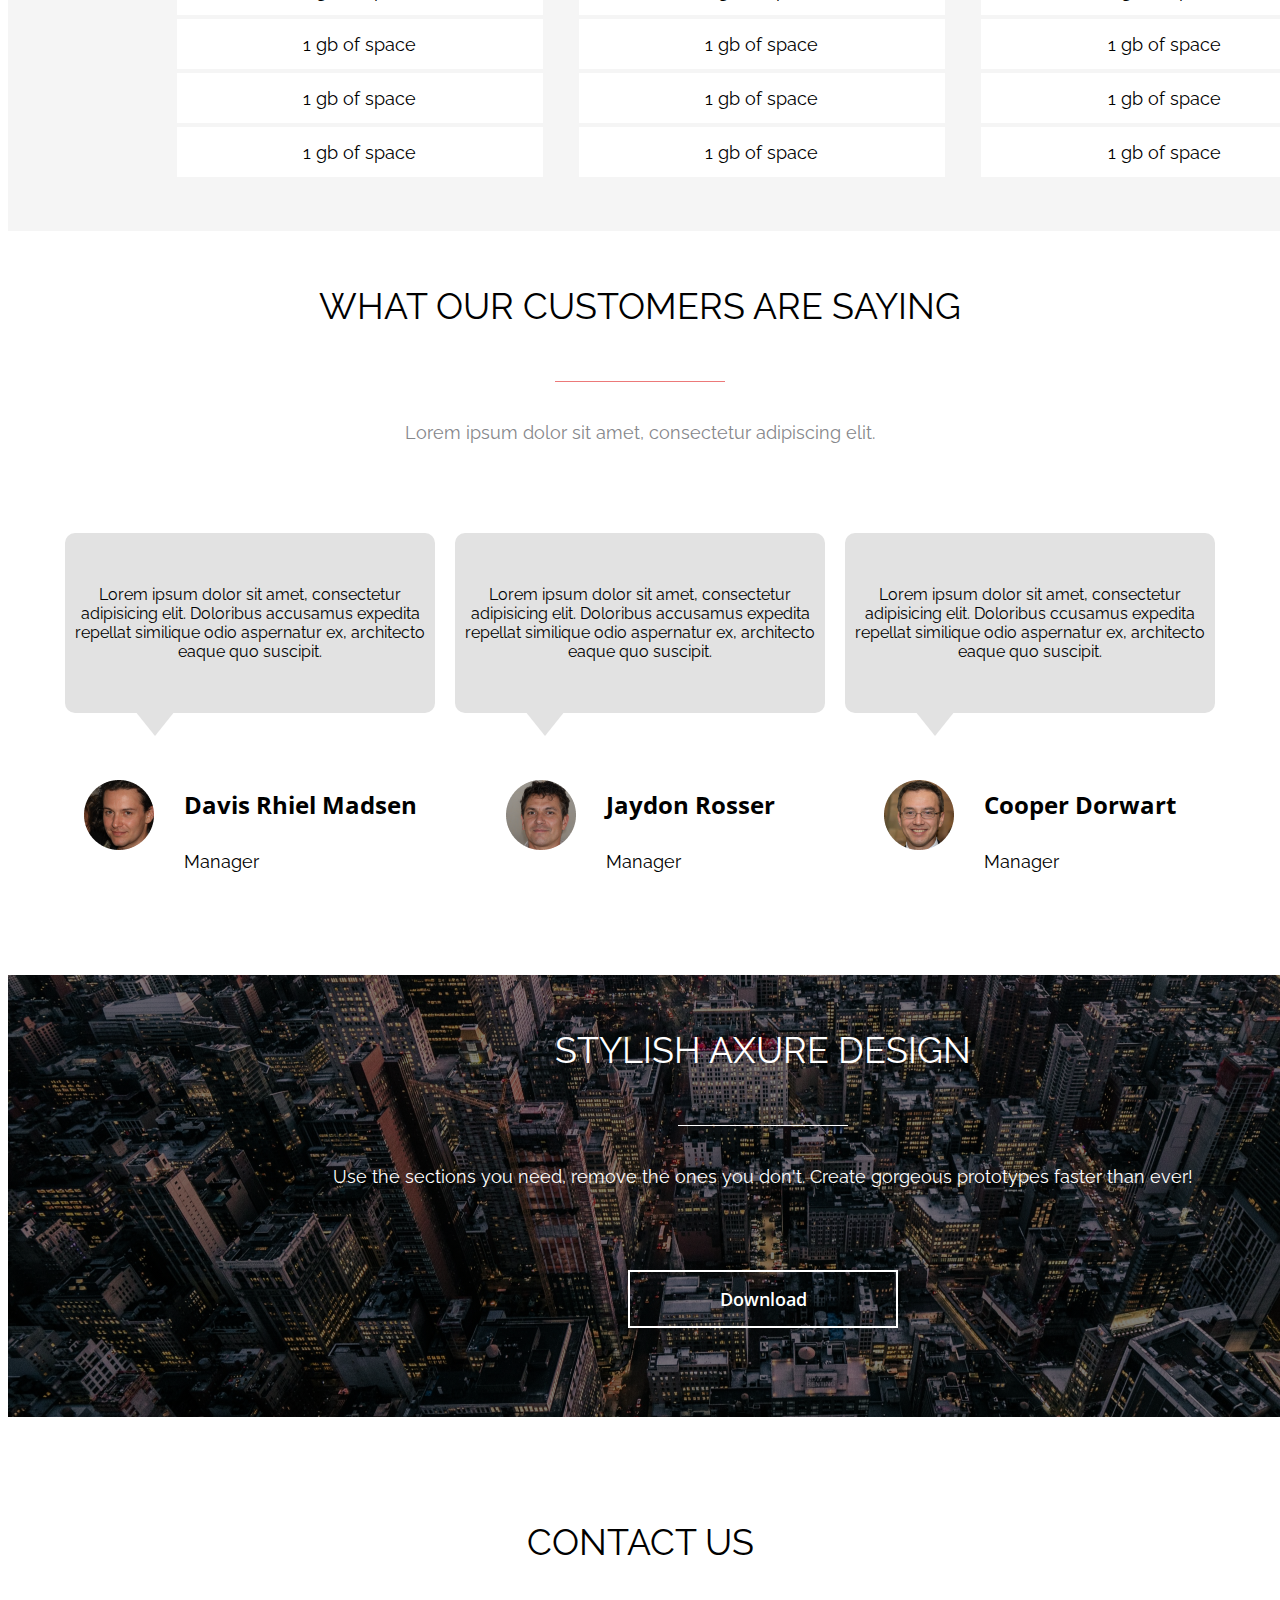
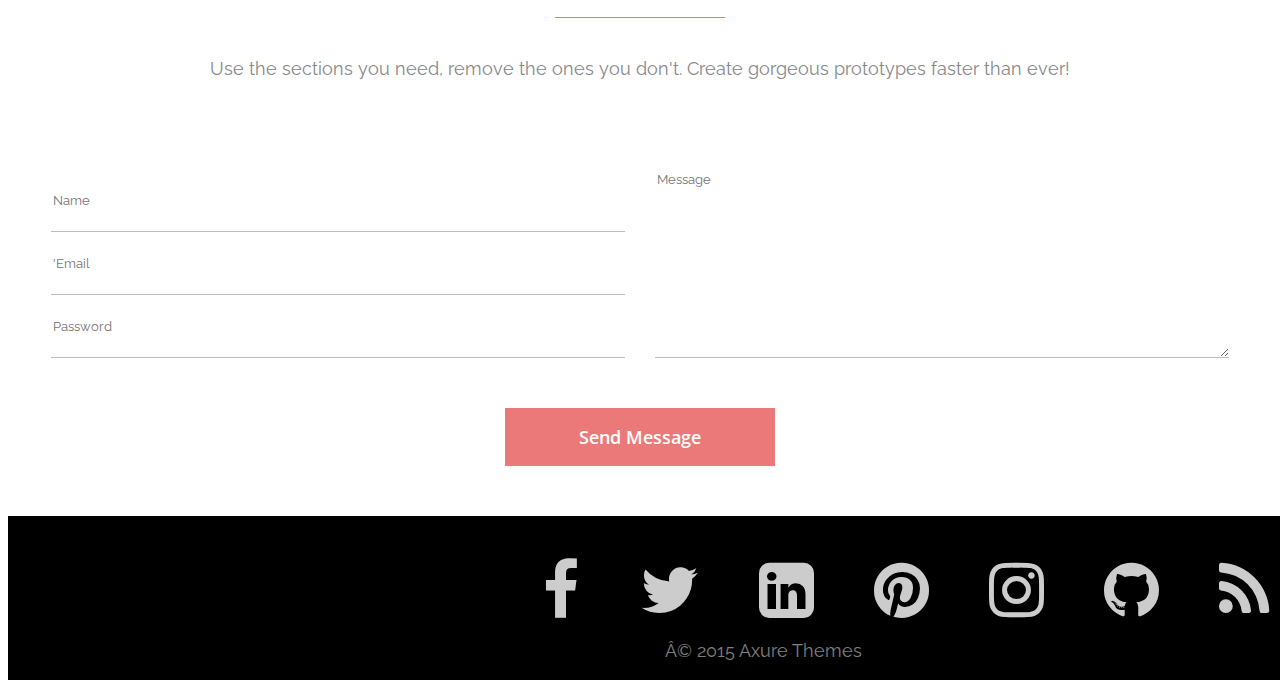
==== commit fc22c4ac: "canged" ====
--- a/index.html
+++ b/index.html
@@ -4,7 +4,7 @@
       <meta charset="uft-8">
       <title>HW-4</title>
       <link rel="stylesheet" href="./font-awesome-4.7.0/css/font-awesome.min.css">
-      <link rel="stylesheet" href="./hed_des_ban_fot.css">
+      <link rel="stylesheet" href="./style.css".css">
     </head>
     <body>
       <header class="head__contain">
@@ -13,17 +13,17 @@
           <img src="./imagine/AXIT2.png" alt="">
         </div>
         <nav class="head__contain-nav">
-          <button class="contain-nav">Features</button>
-          <button class="contain-nav">About</button>
-          <button class="contain-nav">Pricing</button>
-          <button class="contain-nav">Reviews</button>
-          <button class="contain-nav">Contact</button>
+          <a class="contain-nav">Features</a>
+          <a class="contain-nav">About</a>
+          <a class="contain-nav">Pricing</a>
+          <a class="contain-nav">Reviews</a>
+          <a class="contain-nav">Contact</a>
         </nav>
       </header>
       <section class="banner">
         <div class="banner__text">
-          <img src="./imagine/banner name 1.png" alt="">
-          <img src="./imagine/banner name 2.png" alt="">
+          <img src="./imagine/banner_name 1.png" alt="">
+          <img src="./imagine/banner_name 2.png" alt="">
           <h1 class="banner__title">MODERN AXURE TEMPLATE FOR BEAUTIFUL PROTOTYPES</h1>
           <div class="banner__line"></div>
           <p class="banner__subtitle">Lorem ipsum dolor sit amet, consectetur adipiscing elit</p>
@@ -66,9 +66,7 @@
            <p>Lipsum dolor sit amet, consectetur adipiscing elit. Aenean euismod bibendum laoreet.</p>
            <button class="tabs__button">Download</button>
          </div>
-         <div>
-           <img class="tabs__pic" src="./imagine/tab1.jpg" alt="">
-         </div>
+         <img class="tabs__pic" src="./imagine/tab1.jpg" alt="">
        </div>
      </section>                  
      <section class="awesome"><!--секция AWESOME-->  
@@ -209,13 +207,17 @@
         <p class="contact__subtitle">Use the sections you need, remove the ones you don't.  Create gorgeous prototypes faster than ever!</p>
         <div class="contact__form-wrapper">
           <form class="contact__form">
-            <input type="text" placeholder="Name" id="contact__form-name">
-            <input type="email" placeho1lder="'Email" id="contact__form-email">
-            <input type="password" placeholder="Password" id="contact__form-pas">
+            <div class="form__wrapper">
+              <div class="basic__wrapper">
+                <input type="text" placeholder="Name" id="contact__form-name">
+                <input type="email" placeholder="'Email" id="contact__form-email">
+                <input type="password" placeholder="Password" id="contact__form-pas">
+              </div>
+              <textarea class="contact__message" placeholder="Message" ></textarea>
+            </div>
+            <button class="contact__button">Send Message</button>
           </form>
-          <textarea class="contact__message" placeholder="Message" ></textarea>
-        </div>
-        <button class="contact__button">Send Message</button>
+        </div> 
       </section>
       <footer class="end">
         <div class="font-aw__end">
--- a/style.css
+++ b/style.css
@@ -0,0 +1,620 @@
+@import url('https://fonts.googleapis.com/css2?family=Open+Sans:wght@300;700&family=Raleway:wght@100;400&display=swap');
+@import url('https://fonts.googleapis.com/css2?family=Raleway:wght@400&display=swap');
+
+
+/*Стиль для AWESOME*/
+.awesome {
+  font-family: 'Raleway', sans-serif;
+  width: 1170px;
+  margin: auto ; 
+  margin-bottom: 50px;
+}
+
+.awesome__title, .pric__title, .say__title, .contact__title {
+  margin: 0;
+  font-size: 36px;
+  font-weight: 400;
+}
+
+.awesome__title-wrapper, .pric__title-wrapper, .say__title-wrapper, .contact__title-wrapper {
+  height: 150px;
+  display: flex;
+  align-items: center;
+  justify-content: center;
+}
+
+.awesome__line, .pric__line, .say__line, .contact__line {
+  border-bottom: 1px solid #EC7979;
+  width: 170px;
+  margin: auto;
+  margin-bottom: 40px;
+}  
+
+.awesome__subtitle, .pric__subtitle, .say__subtitle, .contact__subtitle {
+  margin: 0;
+  color: #86878B;
+  font-size: 18px;
+  text-align: center;
+  margin-bottom: 90px;
+}
+
+.awesome__container {
+  display: flex;
+  justify-content: space-between;
+  text-align: center;
+}
+
+.awesome__block { 
+  width: 370px; 
+}
+
+.awesome__icon-wrapper {
+  height: 92px;
+  width: 92px;
+  display: flex;
+  align-items: center;
+  justify-content: center;
+  border: 1px solid #EC7979;
+  border-radius: 50%;
+  margin: auto;
+  margin-bottom: 78px;
+}
+
+.awesome__block-title {
+  font-family: 'Open Sans', sans-serif;
+  margin-bottom: 47px;
+}
+
+/*Стиль для TABS*/
+
+.tabs {
+  margin: auto;
+  width: 1170px;
+  margin-bottom: 50px;
+}
+
+.tabs__info {
+  margin: auto;
+  height: 500px;
+  border: 1px solid #C6CBCD;
+  display: flex;
+  justify-content: space-around; 
+}
+
+.tabs__text {
+  margin:47px 0 30px 100px;
+  font-family: 'Raleway', sans-serif;
+  font-size: 18px;
+}
+
+.tabs__title {
+  font-family: 'Open Sans', sans-serif;
+  font-weight: bold;
+  font-size: 30px;
+  margin: 0;
+  margin-bottom: 74px;
+}
+
+.tabs__button {
+  margin-top: 10px;
+  height: 58px;
+  width: 270px;
+  background: #EC7979;
+  color: #FFFFFF;
+  font-family: 'Open Sans', sans-serif;
+  font-weight: 600;
+  font-size: 18px;
+  align-items: center;
+  border: none;
+}
+
+.tabs__button:hover {
+  background: #AB4949;
+  cursor: pointer;
+}
+
+.tabs__button:active {
+  background: #EC7979;
+  box-shadow: inset 0px 0px 10px #AB4949;
+}
+
+.tabs__switch {
+  display: flex;
+  justify-content:flex-start;
+  align-items: center;
+  font-size: 14px;
+  font-family: 'Open Sans', sans-serif;
+  font-weight: 400px; 
+}
+
+.tabs__switch-name {
+  width: 203px;
+  height: 40px;
+  margin: 0;
+  border: none;
+  display: flex;
+  justify-content: center;
+  align-items: center;
+  cursor: pointer;
+  background: #FFFFFF;
+}
+
+.tabs__switch-name:focus { 
+  border-radius: 5px 5px 0px 0px;
+  border: 1px solid #C6CBCD;
+  border-bottom: 4.5px solid #fff;
+  margin-bottom: -4.5px;
+}
+
+.tabs__switch-name:hover {
+  border-radius: 5px 5px 0px 0px;
+  border: 1px solid #C6CBCD;
+  border-bottom: 4.5px solid #fff;
+  margin-bottom: -4.5px;
+}
+
+.tabs__pic {
+  height: 100%;
+}
+
+/*цена и комментарии*/ 
+
+.pric {
+  font-family: 'Raleway', sans-serif;
+  width: 1508px;
+  height: 900px;
+  margin: auto ; 
+  background-color: #F5F5F5;
+}
+
+.pric__container {
+  display: flex;
+  justify-content: space-around;
+  text-align: center;
+  margin: 0 10%;
+}
+
+.pric__block { 
+  width: 370px;
+}
+
+p[class*="black"] {
+  background: #333333;
+  border: 2px solid #F5F5F5;
+  color: #fff;
+  margin: 0;
+  display: flex;
+  align-items: center;
+  justify-content: center;
+}
+
+.pric__black:first-child {
+  height: 60px;
+  font-size: 24px;
+  font-family: 'Open Sans', sans-serif;
+  font-weight: 700;
+}
+
+.pric__black:nth-child(2) {
+  height: 100px;
+  font-size: 36px;
+  font-family: 'Raleway', sans-serif;
+  font-weight: 700;
+}
+
+.pric__black {
+  height: 50px;
+  font-size: 18px;
+  font-family: 'Raleway', sans-serif;
+}
+
+.pric__withe {
+  display: flex;
+  align-items: center;
+  justify-content: center;
+  height: 50px;
+  margin: 0;
+  background: #FFFFFF;
+  border: 2px solid #F5F5F5;
+  font-size: 18px;
+  font-family: 'Raleway', sans-serif;
+}
+
+.pric__block:hover { 
+  margin-top: -20px;
+  margin-bottom: auto;
+  box-shadow: 0 4px 10px rgba(51, 51, 51, 0.2);
+}
+
+.say {
+  font-family: 'Raleway', sans-serif;
+  height: 744px;
+  margin: auto ; 
+}
+
+.say__comment {
+  width: 1170px;
+  margin: auto;
+  display: flex;
+  justify-content: space-around;
+}
+
+.block__mes {
+  position: relative;
+  width: 370px;
+  height: 180px;
+  background: #E2E2E2;
+  border-radius: 10px;
+  text-align: center;
+  display: flex;
+  align-items: center;
+  margin-bottom: 45px;
+}
+
+.mes__mark {
+  position: absolute; /*для того чтобы треугольник комментария оставался на месте*/
+  margin-top: 200px;
+  margin-left: 70px;
+  width: 0;
+  height: 0;
+  border-left: 20px solid transparent;
+  border-right: 20px solid transparent;
+  border-top: 25px solid #E2E2E2;
+}
+
+.block__icon {
+  display: flex;
+  justify-content: center;
+  align-items: center;
+}
+
+.block__name {
+  margin: 30px 0;
+  font-family: 'Open Sans';
+  font-weight: 700;
+  font-size: 24px;
+}
+
+.block__icon-text {
+  margin-left: 30px;
+  display: flex;
+  flex-direction: column;
+}
+
+.block__job {
+  margin: 0;
+  font-weight: 400;
+  font-size: 18px;
+}
+
+/* header */
+
+.head__contain {
+  width: 1510px;
+  height: 75px;
+  background: #000;
+  margin: auto;
+  display: flex;
+  justify-content: center;
+  font-family: 'Open Sans', sans-serif;
+  font-weight: 600;
+  font-size: 14px;
+}
+
+.head__contain-logo {
+  margin: auto;
+  margin-left: 150px;
+}
+
+.head__contain-nav {
+  margin: auto;
+}
+
+.contain-nav {
+  background: #000;
+  margin-left: 80px;
+  color: #fff;
+  border: none;
+  padding: 0;
+  cursor: pointer;
+}
+
+/* дизайн */
+
+.design {
+  font-family: 'Raleway', sans-serif;
+  width: 1510px;
+  height: 442px;
+  margin:auto ; 
+  background: linear-gradient(rgba(0, 0, 0, 0.5),rgba(0, 0, 0, 0.5) ), url(./imagine/sTown.png) ;  
+  margin-bottom: 50px;
+}
+
+.design__title {
+  margin: 0;
+  font-size: 36px;
+  font-weight: 400;
+  color: #fff;
+}
+
+.design__title-wrapper {
+  height: 150px;
+  display: flex;
+  align-items: center;
+  justify-content: center;
+}
+
+.design__line {
+  border-bottom: 1px solid #fff;
+  width: 170px;
+  margin: auto;
+  margin-bottom: 40px;
+}  
+
+.design__subtitle {
+  margin: 0;
+  color: #fff;
+  font-size: 18px;
+  text-align: center;
+  margin-bottom: 73px;
+}
+
+.blok__design {
+  display: flex;
+  justify-content: center;
+}
+
+.design__button, .banner__button {
+  margin-top: 10px;
+  height: 58px;
+  width: 270px;
+  background: none;
+  color: #FFFFFF;
+  font-family: 'Open Sans', sans-serif;
+  font-weight: 600;
+  font-size: 18px;
+  border:2px solid #FFFFFF;
+}
+
+.design__button:hover {
+  color: #EC7979;
+  border:2px solid #EC7979;
+  cursor: pointer;
+}
+
+.design__button:active {
+  color: #FFFFFF;
+  border:2px solid #AB4949;
+  background: #AB4949;
+}
+
+/*медиа*/
+
+.media {
+  display: flex;
+  flex-direction: row;
+  align-items: center;
+  margin: auto;
+  width: 1510px;
+  height: 140px;
+  background: #F8EFEF;
+  margin-bottom: 100px;
+}
+
+.media__text {
+  font-family: 'Open Sans', sans-serif;
+  font-weight: 600;
+  font-size: 24px;
+  margin-left: 170px;
+  margin-right: 0;
+}
+
+.media__text p {
+  font-family: 'Raleway';
+  color: #86878B;
+  font-size: 18px;
+}
+
+.font-aw {
+  width: auto;
+  display: flex;
+  justify-content: space-around;
+  margin-right: 170px;
+}
+
+.font-aw i {
+  width: 70px;
+  height: 70px;
+  margin-left: 35px;
+  color: #CCCCCC;
+}
+
+/*footer*/
+
+.end {
+  background:#000;
+  width: 1510px;
+  height: 164px;
+  margin: auto;
+  display: flex;
+  justify-content: center;
+  flex-direction: column;
+  align-items: center;
+}
+
+.font-aw__end {
+  width: 500px;
+  display: flex;
+  justify-content: space-around;
+}
+
+.font-aw__end i {
+  margin: 40px 30px 0 ;
+  color: #CCCCCC;
+}
+
+.end p {
+  font-family: 'Raleway';
+  font-size: 18px;
+  color: rgba(255, 255, 255, 0.5);
+}
+
+/*banner style*/
+
+.banner {
+  background: linear-gradient(rgba(0, 0, 0, 0.5),rgba(0, 0, 0, 0.5) ), url(./imagine/banner.png);
+  width: 1510px;
+  height: 950px;
+  margin: auto;
+  display: flex;
+  justify-content: center;
+  align-items: center;
+}
+
+.banner__text {
+  max-width: 700px;
+}
+
+.banner__title {
+  font-family: 'Raleway';
+  font-weight: 500;
+  font-size: 48px;
+  display: flex;
+  align-items: center;
+  color: #FFFFFF;
+  margin-right: 30px;
+}
+
+.banner__line {
+  border-bottom: 1px solid #fff;
+  width: 170px;
+  margin-bottom: 40px;
+}  
+
+.banner__subtitle {
+  font-family: "Raleway";
+  margin: 0;
+  color: #fff;
+  font-size: 18px;
+  margin-bottom: 73px;
+}
+
+.banner__form {
+  width: 470px;
+  height: 450px;
+  background: #FFFFFF;
+  border-radius: 10px;
+  text-align: center;
+  display: flex;
+  flex-direction: column;
+  justify-content: space-around;
+}
+
+.banner__form-title {
+  font-family: 'Open Sans';
+  font-weight: 700;
+  font-size: 24px;
+  color: #333333;
+}
+
+.banner__button:hover {
+  color: #EC7979;
+  border:2px solid #EC7979;
+  cursor: pointer;
+}
+
+.banner__button:active {
+  color: #FFFFFF;
+  border:2px solid #AB4949;
+  background: #AB4949;
+}
+
+#form__name, #form__email, #form__pas {
+  border: none;
+  outline: none;
+  border-bottom: 1px solid #BDBDBD;
+  width: 370px;
+  height: 60px;
+  margin: auto;
+}
+
+#form__pas {
+  margin-bottom: 75px;
+}
+
+.form__button {
+  height: 60px;
+  width: 100%;
+  background: #EC7979;
+  border-radius: 0px 0px 10px 10px;
+  outline: none;
+  border: none;
+  color: #FFFFFF;
+  font-family: 'Open Sans';
+  font-weight: 600;
+  font-size: 15px;
+}
+
+.colortext {
+  color: #EC7979;
+}
+
+/*contact style*/
+
+.contact {
+  font-family: "Raleway";
+  text-align: center;
+}
+
+.contact__form {
+  display: flex;
+  flex-direction: column;
+  align-items: center;
+}
+
+.form__wrapper {
+  display: flex;
+  flex-direction: row;
+}
+
+.basic__wrapper {
+  display: flex;
+  flex-direction: column;
+  margin-right: 30px;
+}
+
+.contact__form-wrapper {
+  display: flex;
+  flex-direction: row;
+  justify-content: center;
+}
+
+.contact__message {
+  border: none;
+  outline: none;
+  border-bottom: 1px solid #BDBDBD;
+  width: 570px;
+  font-family: "Raleway";
+}
+
+#contact__form-name, #contact__form-email, #contact__form-pas {
+  border: none;
+  outline: none;
+  border-bottom: 1px solid #BDBDBD;
+  width: 570px;
+  height: 60px;
+  font-family: "Raleway";
+}
+
+.contact__button {
+  margin: 50px;
+  height: 58px;
+  width: 270px;
+  background: #EC7979;
+  color: #FFFFFF;
+  font-family: 'Open Sans', sans-serif;
+  font-weight: 600;
+  font-size: 18px;
+  align-items: center;
+  border: none;
+}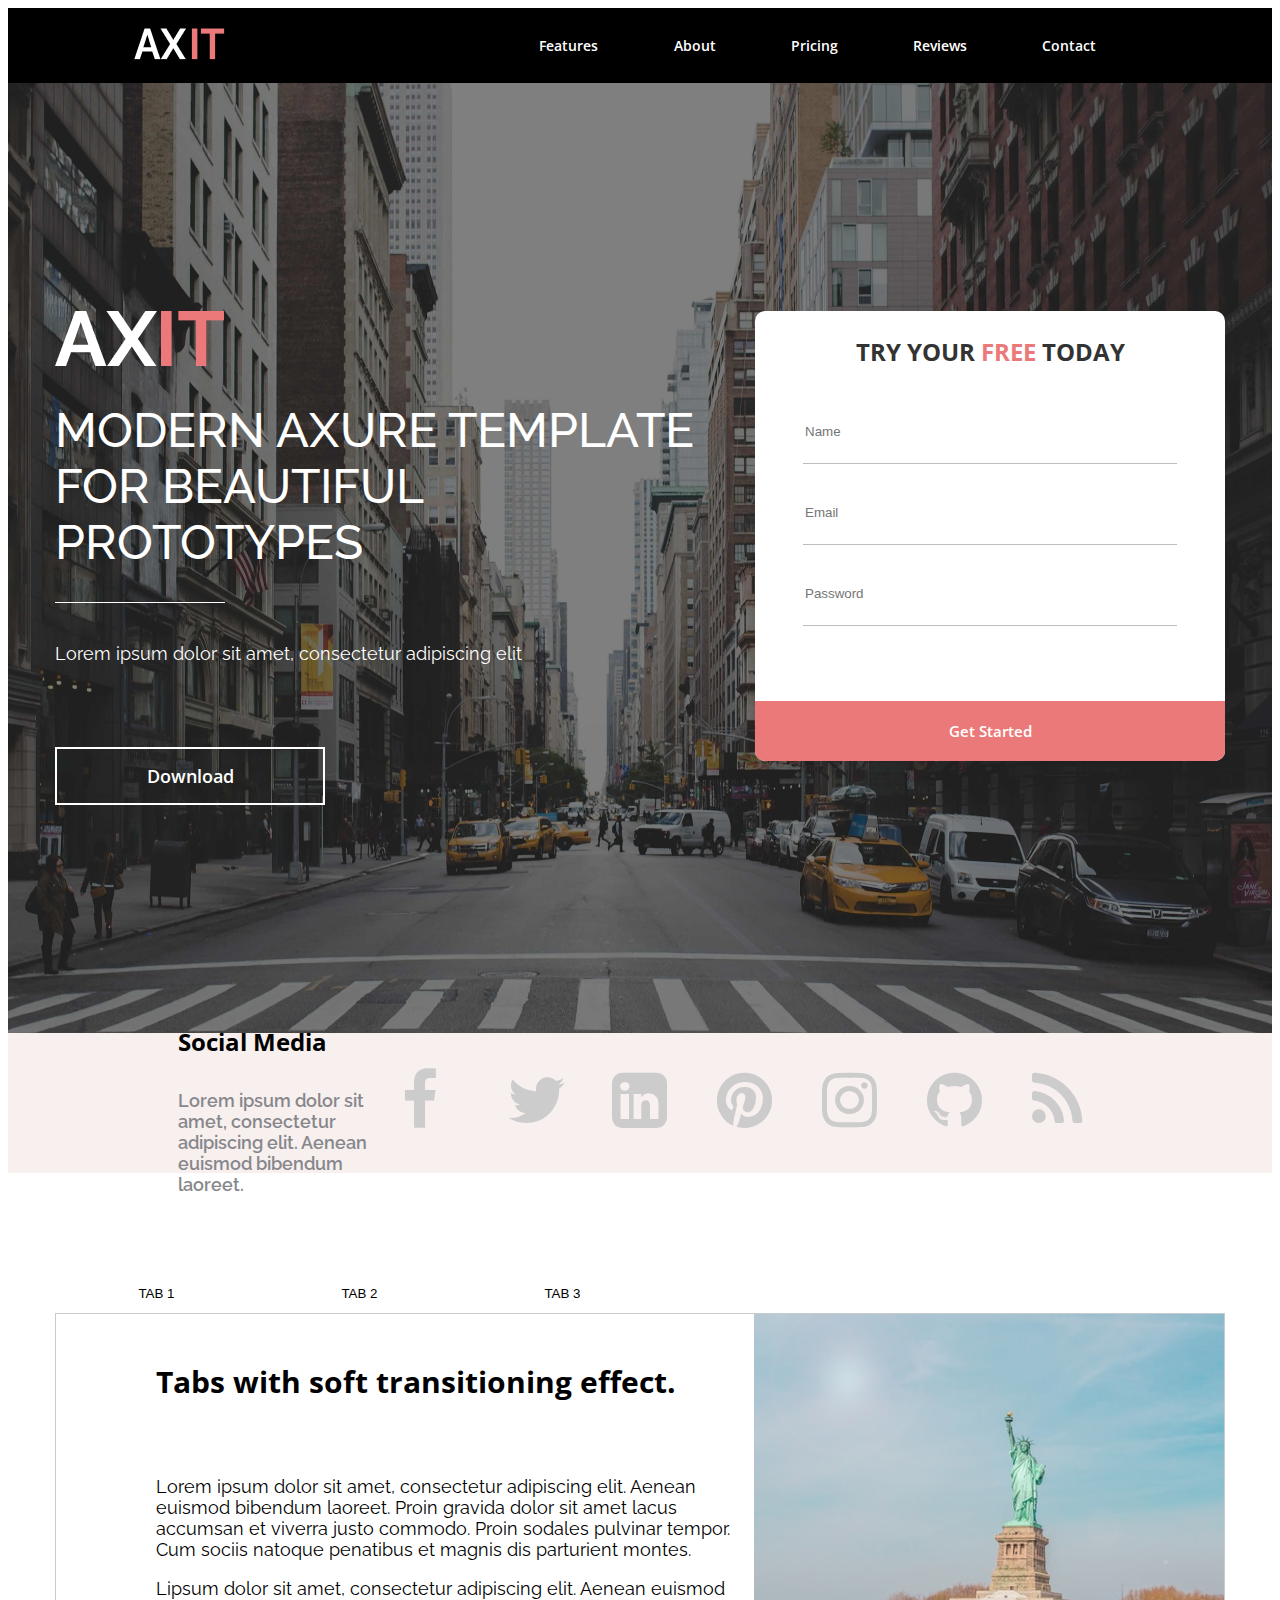
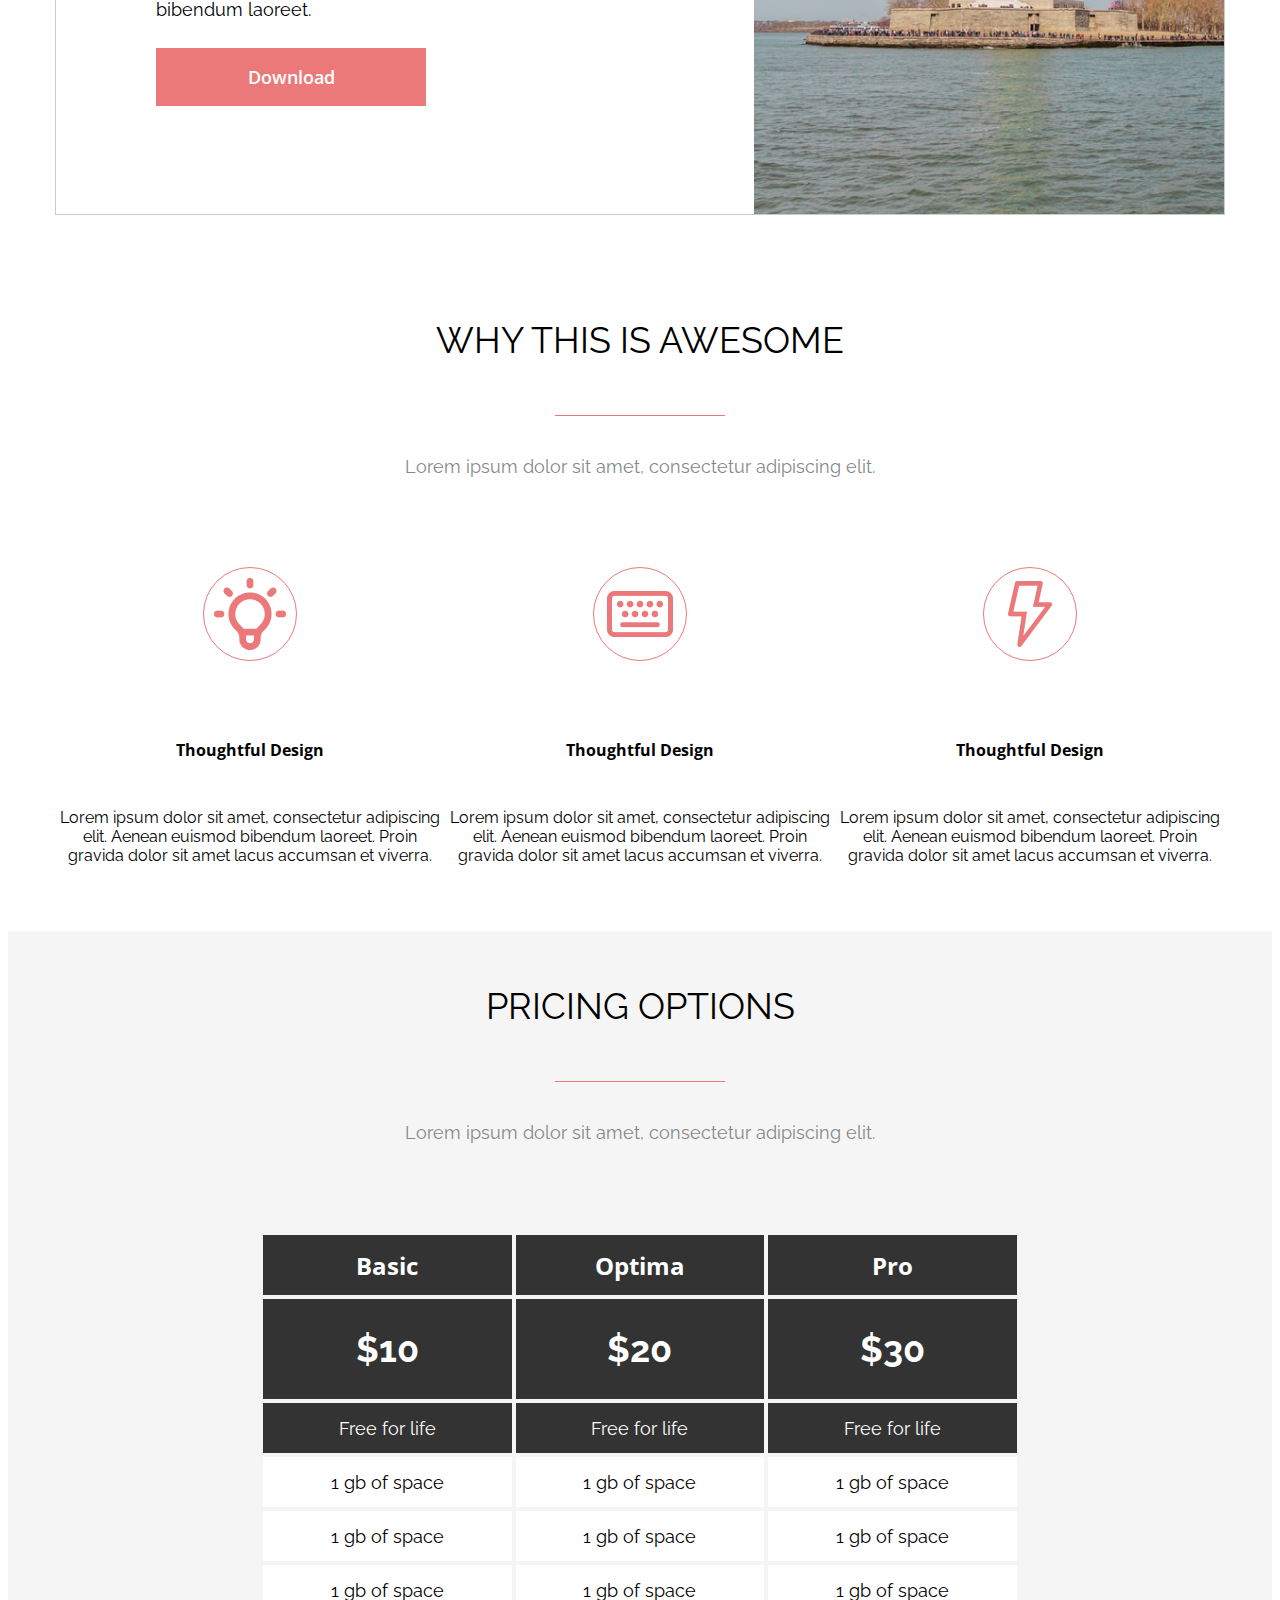
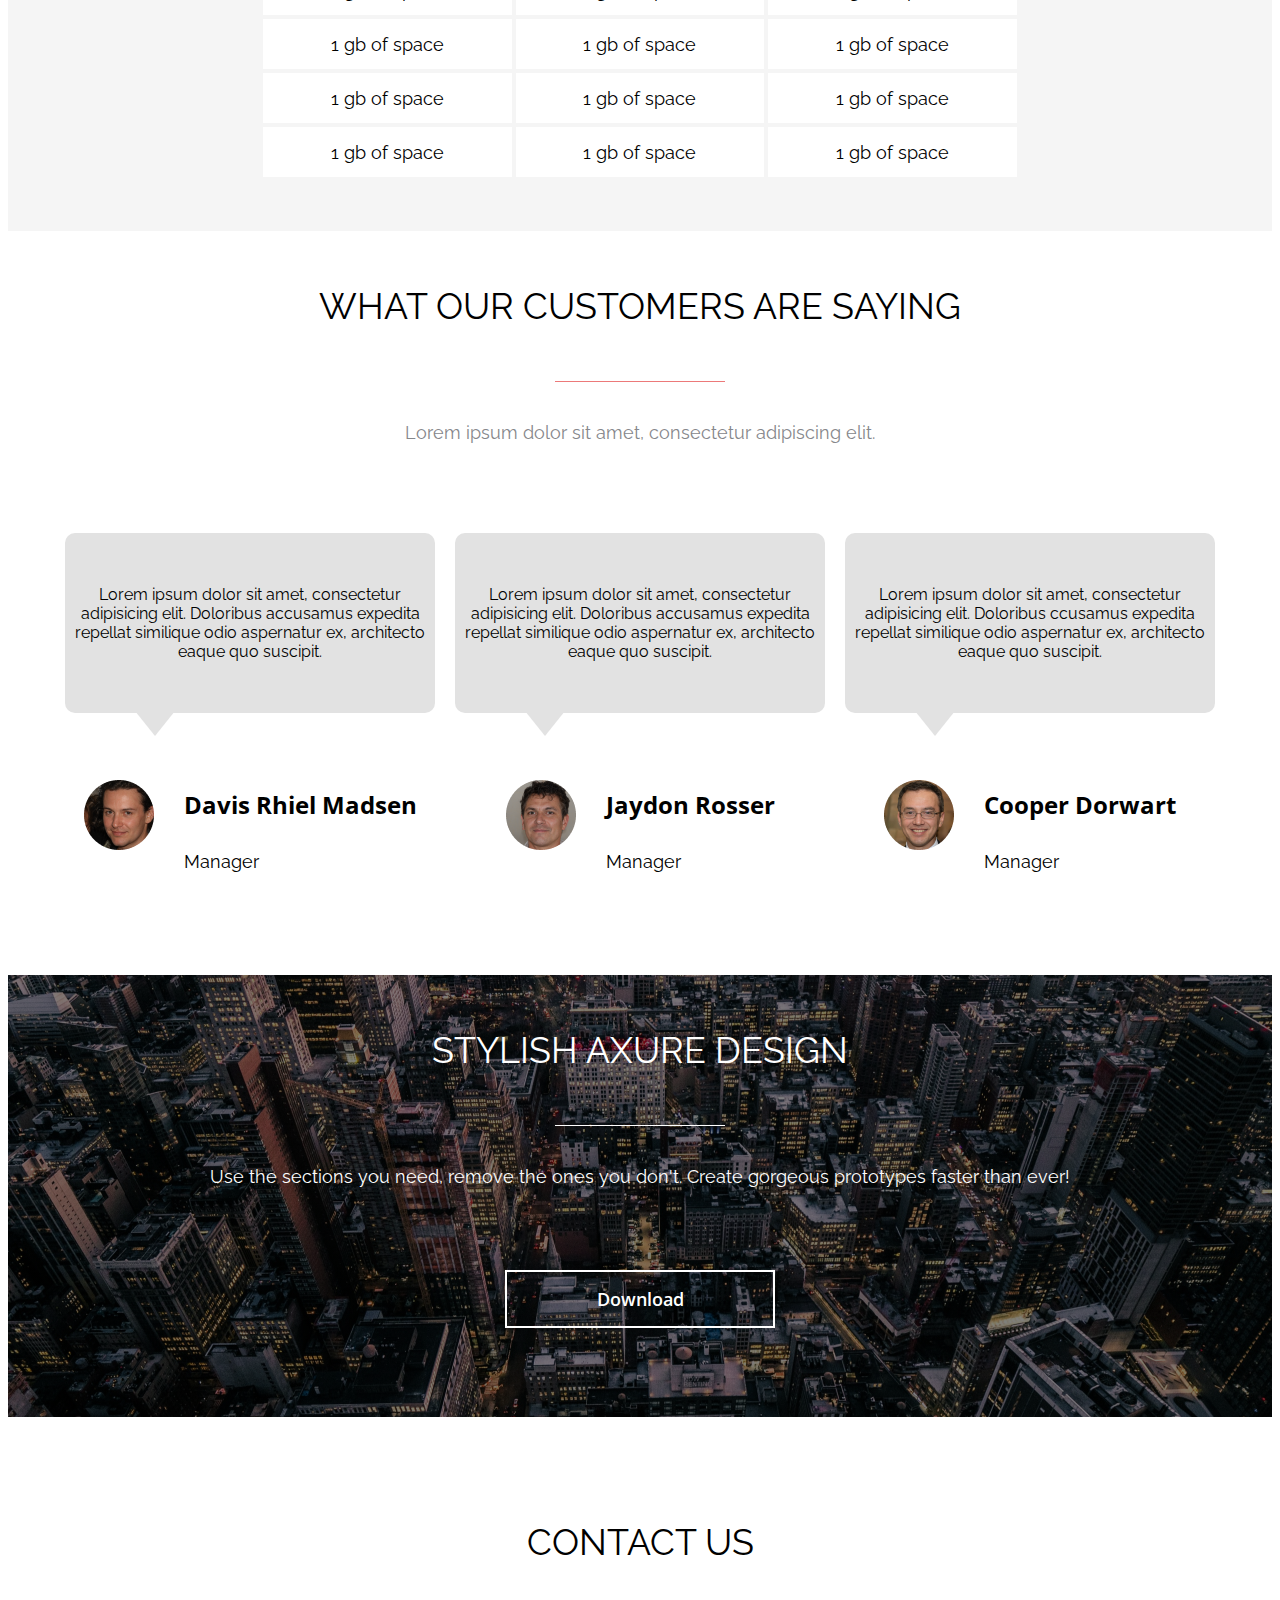
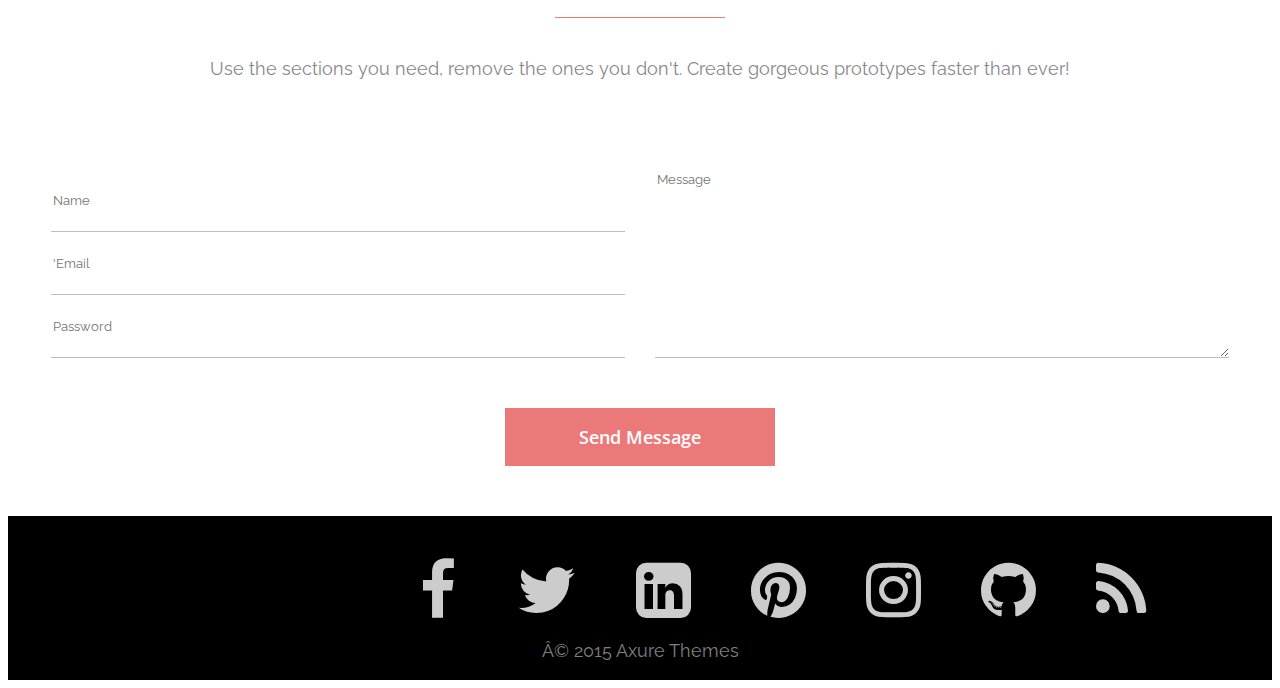
==== commit b9e2c30a: "hw4 change" ====
--- a/index.html
+++ b/index.html
@@ -4,7 +4,7 @@
       <meta charset="uft-8">
       <title>HW-4</title>
       <link rel="stylesheet" href="./font-awesome-4.7.0/css/font-awesome.min.css">
-      <link rel="stylesheet" href="./style.css".css">
+      <link rel="stylesheet" href="./style.css">
     </head>
     <body>
       <header class="head__contain">
@@ -21,7 +21,8 @@
         </nav>
       </header>
       <section class="banner">
-        <div class="banner__text">
+        <div class="banner__wrapper">
+          <div class="banner__text">
           <img src="./imagine/banner_name 1.png" alt="">
           <img src="./imagine/banner_name 2.png" alt="">
           <h1 class="banner__title">MODERN AXURE TEMPLATE FOR BEAUTIFUL PROTOTYPES</h1>
@@ -36,6 +37,7 @@
           <input type="password" placeholder="Password" id="form__pas">
           <button class="form__button">Get Started</button>
         </form>
+      </div>
       </section>
       <section class="media">
         <div class="media__text">
--- a/style.css
+++ b/style.css
@@ -161,7 +161,7 @@
 
 .pric {
   font-family: 'Raleway', sans-serif;
-  width: 1508px;
+  width: 100%;
   height: 900px;
   margin: auto ; 
   background-color: #F5F5F5;
@@ -171,7 +171,7 @@
   display: flex;
   justify-content: space-around;
   text-align: center;
-  margin: 0 10%;
+  margin: 0 20%;
 }
 
 .pric__block { 
@@ -290,7 +290,7 @@
 /* header */
 
 .head__contain {
-  width: 1510px;
+  width: 100%;
   height: 75px;
   background: #000;
   margin: auto;
@@ -303,16 +303,18 @@
 
 .head__contain-logo {
   margin: auto;
-  margin-left: 150px;
+  margin-left: 10%;
 }
 
 .head__contain-nav {
   margin: auto;
+  width: 50%;
+  display: flex;
+  justify-content: space-around;
 }
 
 .contain-nav {
   background: #000;
-  margin-left: 80px;
   color: #fff;
   border: none;
   padding: 0;
@@ -323,10 +325,11 @@
 
 .design {
   font-family: 'Raleway', sans-serif;
-  width: 1510px;
+  width: 100%;
   height: 442px;
-  margin:auto ; 
-  background: linear-gradient(rgba(0, 0, 0, 0.5),rgba(0, 0, 0, 0.5) ), url(./imagine/sTown.png) ;  
+  margin: auto ; 
+  background: linear-gradient(rgba(0, 0, 0, 0.5),rgba(0, 0, 0, 0.5) ), url(./imagine/sTown.png) no-repeat;
+  background-position: center;  
   margin-bottom: 50px;
 }
 
@@ -394,8 +397,9 @@
   display: flex;
   flex-direction: row;
   align-items: center;
-  margin: auto;
-  width: 1510px;
+  justify-content: center;
+  margin: auto;
+  width: 100%;
   height: 140px;
   background: #F8EFEF;
   margin-bottom: 100px;
@@ -433,7 +437,7 @@
 
 .end {
   background:#000;
-  width: 1510px;
+  width: 100%;
   height: 164px;
   margin: auto;
   display: flex;
@@ -462,13 +466,19 @@
 /*banner style*/
 
 .banner {
-  background: linear-gradient(rgba(0, 0, 0, 0.5),rgba(0, 0, 0, 0.5) ), url(./imagine/banner.png);
-  width: 1510px;
+  background: linear-gradient(rgba(0, 0, 0, 0.5),rgba(0, 0, 0, 0.5) ), url(./imagine/banner.png) no-repeat;
+  background-position: center;
+  width: 100%;
   height: 950px;
   margin: auto;
   display: flex;
   justify-content: center;
   align-items: center;
+}
+
+.banner__wrapper {
+  display: flex;
+  flex-direction: row;
 }
 
 .banner__text {
@@ -555,6 +565,16 @@
   font-size: 15px;
 }
 
+.form__button:hover {
+  background: #AB4949;
+  cursor: pointer;
+}
+
+.form__button:active {
+  background: #EC7979;
+  box-shadow: inset 0px 0px 10px #AB4949;
+}
+
 .colortext {
   color: #EC7979;
 }
@@ -617,4 +637,14 @@
   font-size: 18px;
   align-items: center;
   border: none;
+}
+
+.contact__button:hover {
+  background: #AB4949;
+  cursor: pointer;
+}
+
+.contact__button:active {
+  background: #EC7979;
+  box-shadow: inset 0px 0px 10px #AB4949;
 }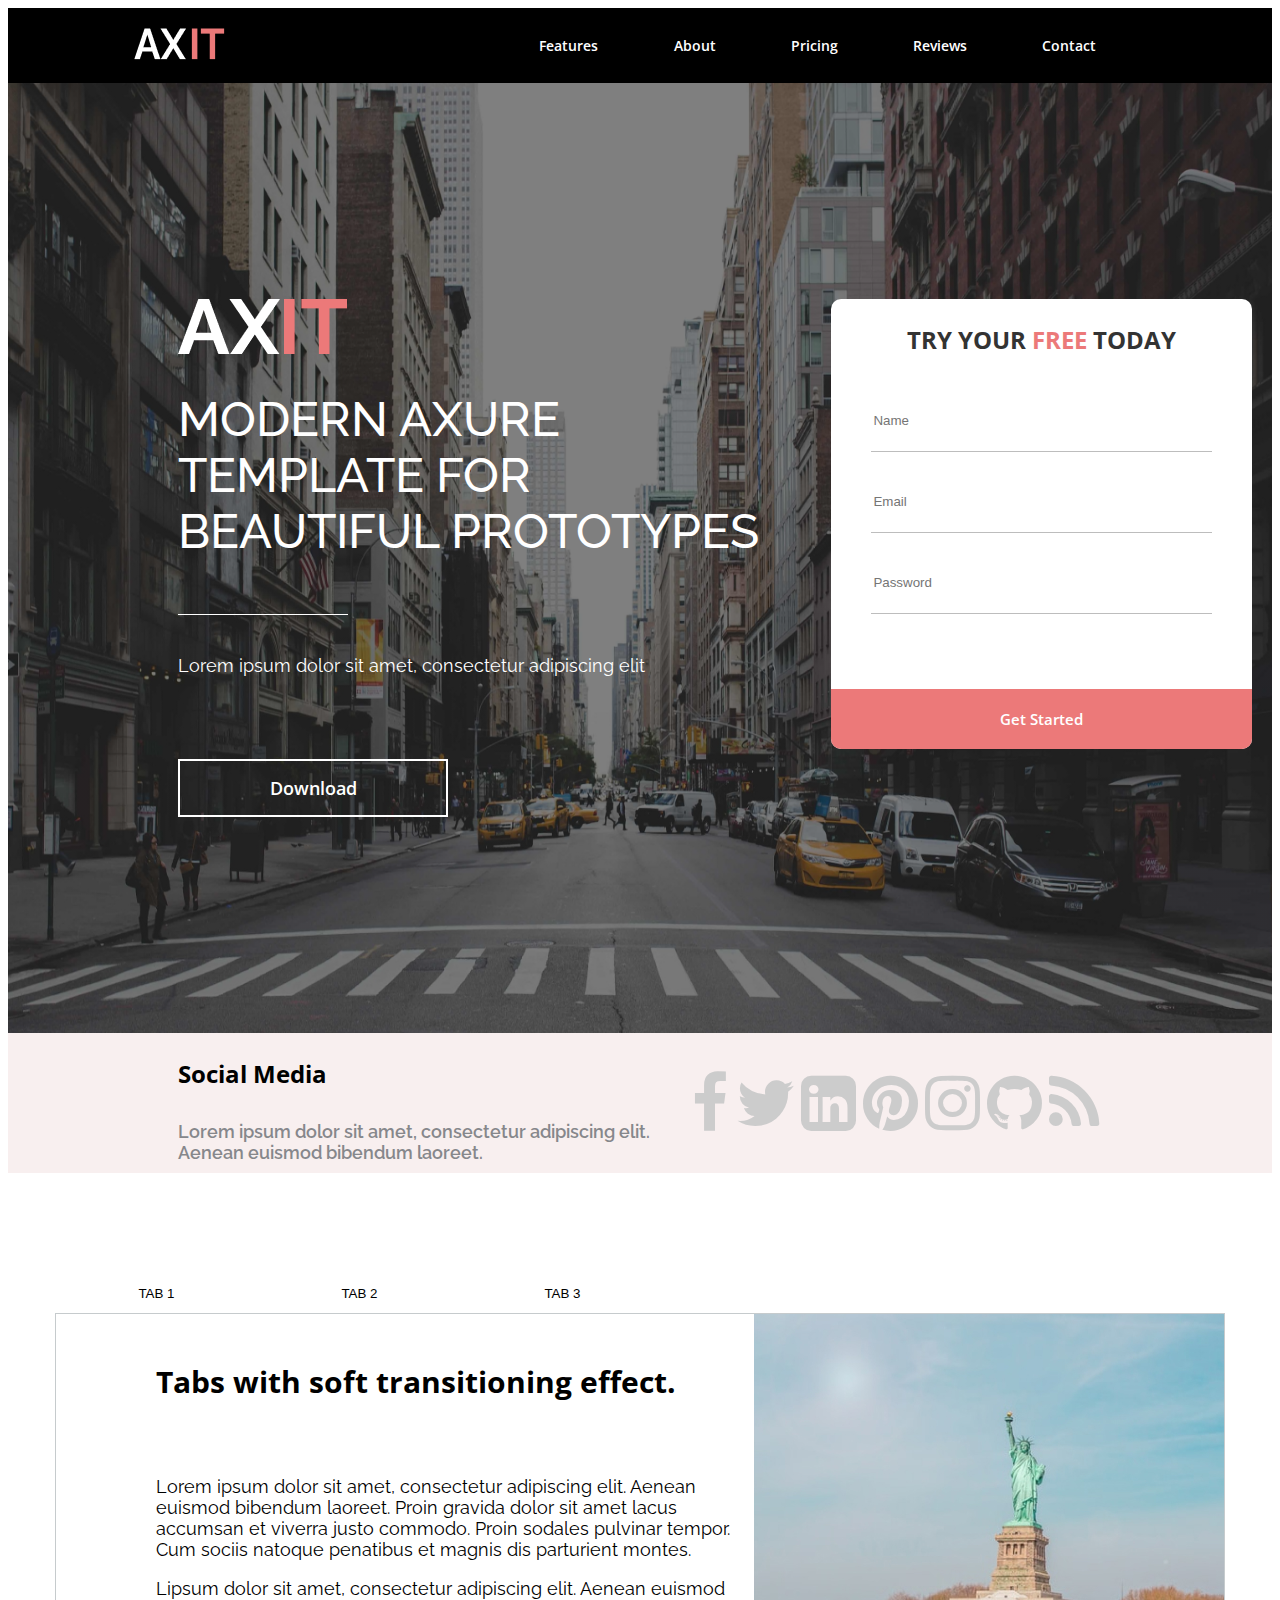
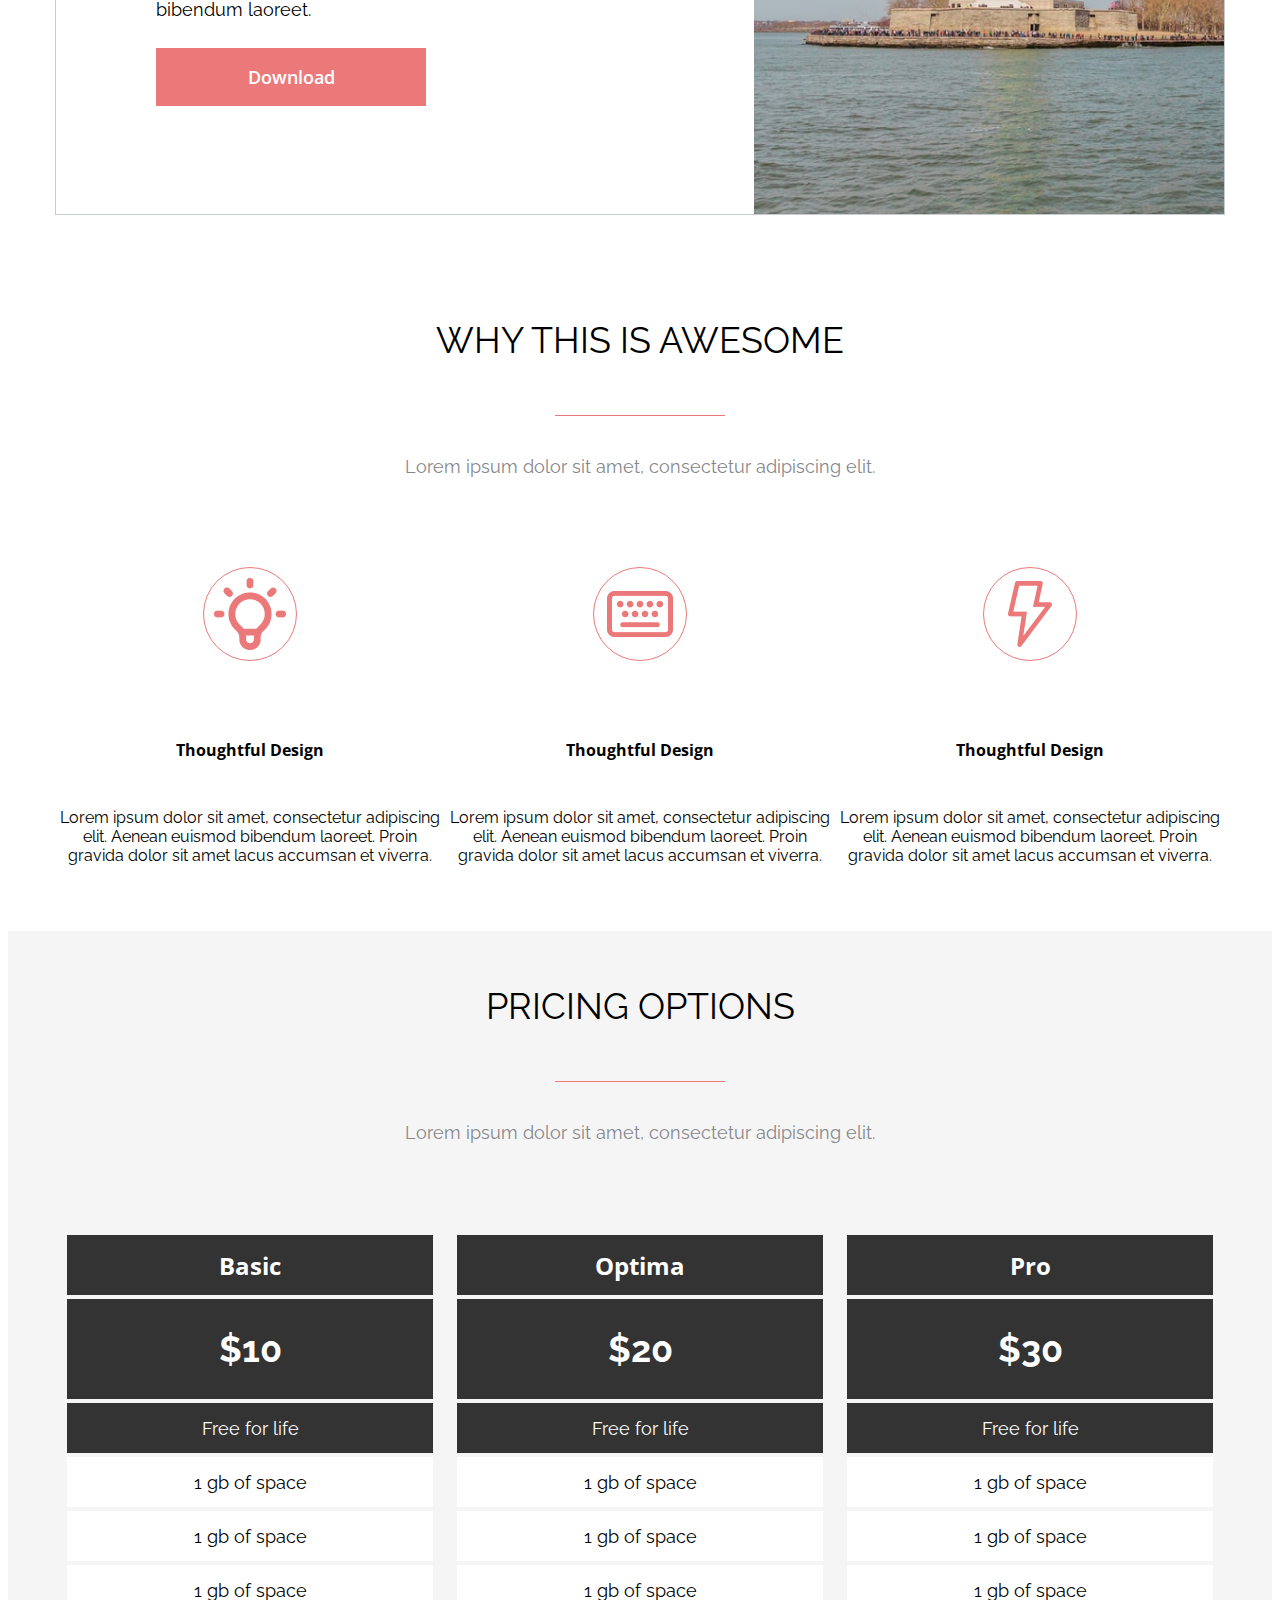
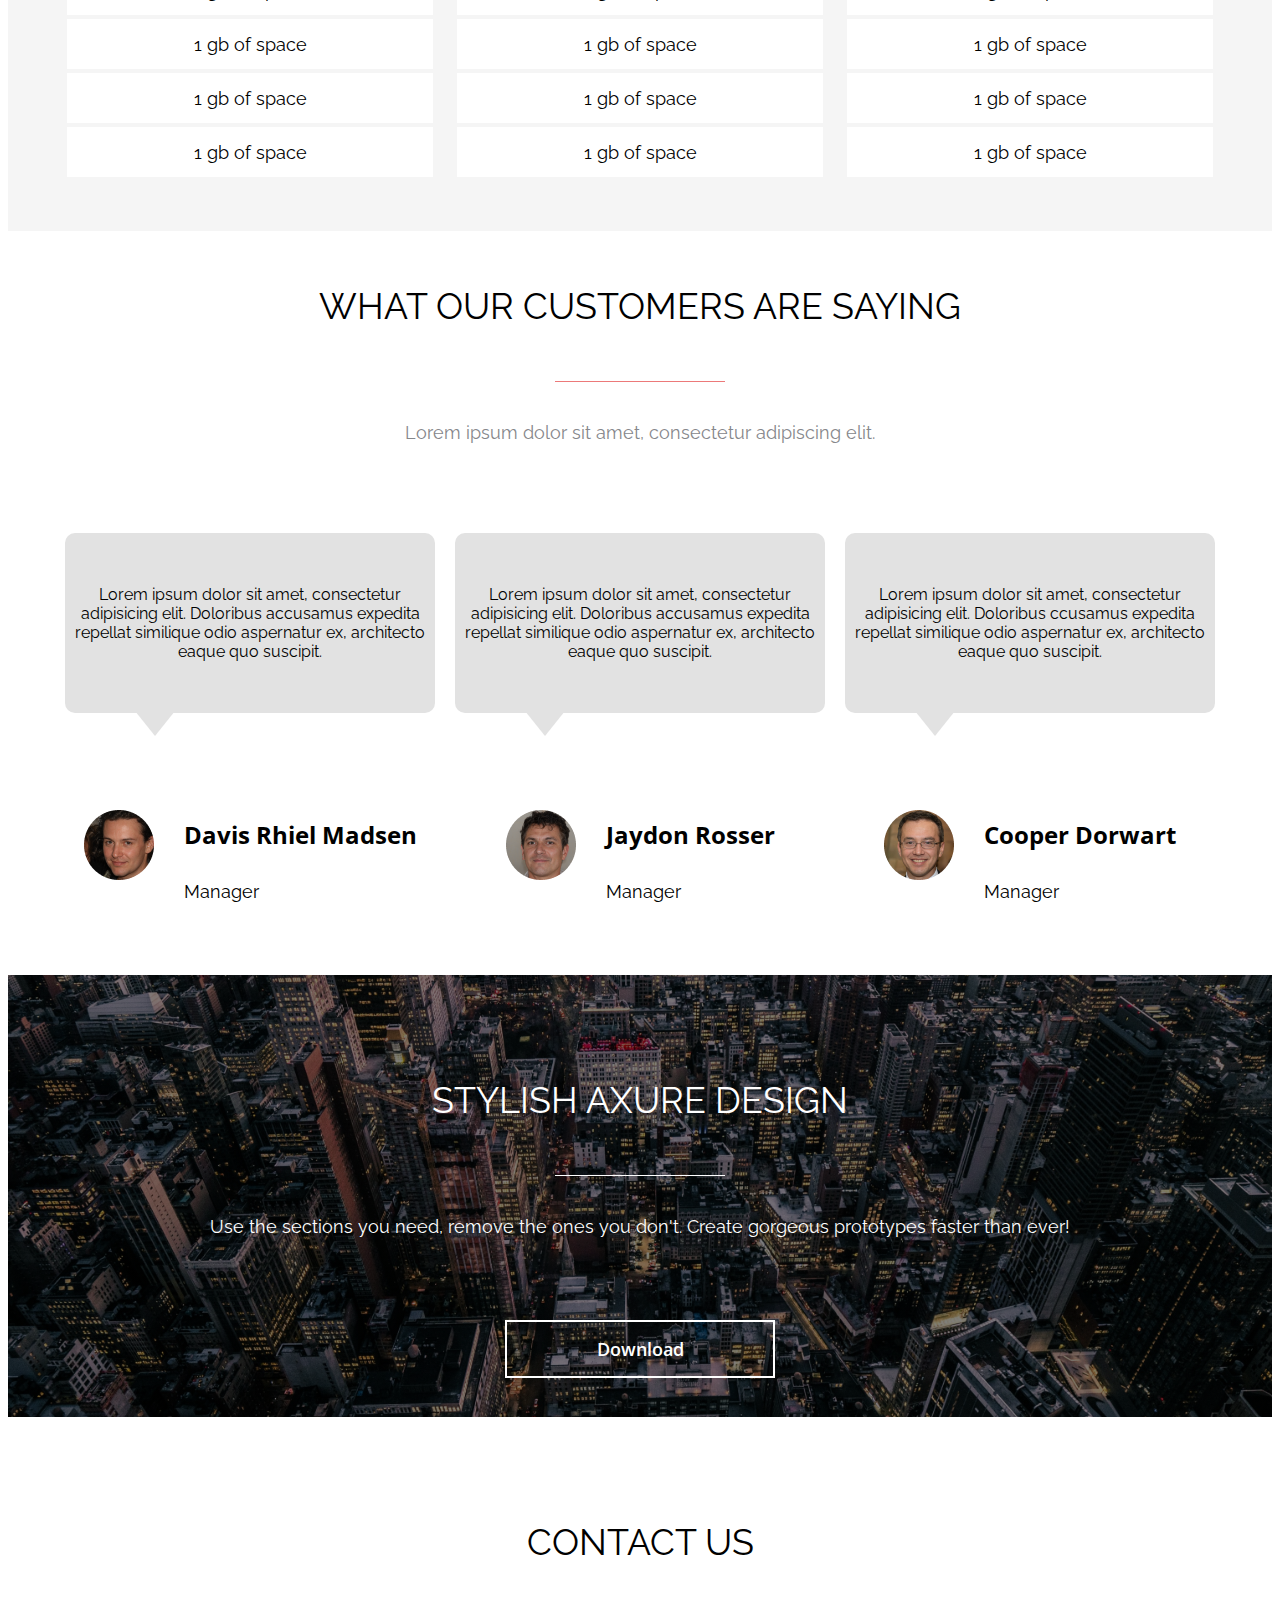
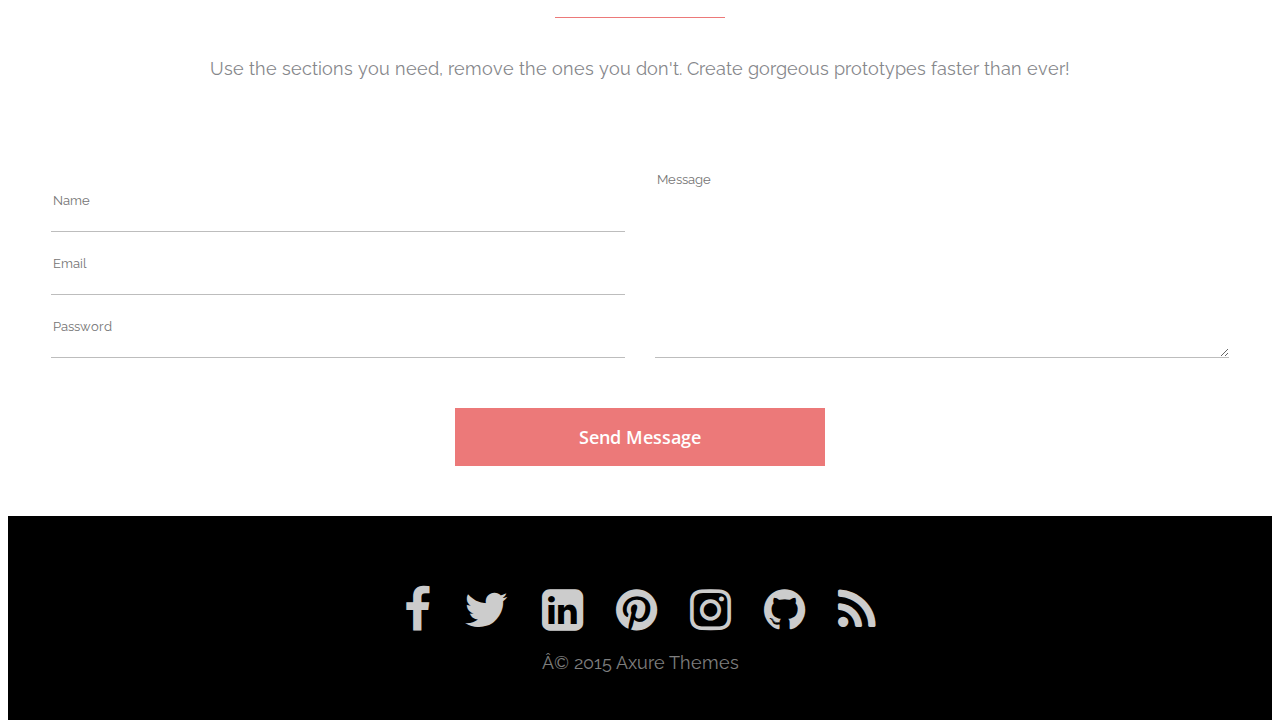
==== commit 141cc201: "hw-tablet" ====
--- a/index.html
+++ b/index.html
@@ -23,13 +23,15 @@
       <section class="banner">
         <div class="banner__wrapper">
           <div class="banner__text">
-          <img src="./imagine/banner_name 1.png" alt="">
-          <img src="./imagine/banner_name 2.png" alt="">
-          <h1 class="banner__title">MODERN AXURE TEMPLATE FOR BEAUTIFUL PROTOTYPES</h1>
-          <div class="banner__line"></div>
-          <p class="banner__subtitle">Lorem ipsum dolor sit amet, consectetur adipiscing elit</p>
-          <button class="banner__button">Download</button>
-        </div>
+            <div>
+              <img src="./imagine/banner_name 1.png" alt="">
+              <img src="./imagine/banner_name 2.png" alt=""> 
+            </div>
+            <h1 class="banner__title">MODERN AXURE TEMPLATE FOR BEAUTIFUL PROTOTYPES</h1>
+            <div class="banner__line"></div>
+            <p class="banner__subtitle">Lorem ipsum dolor sit amet, consectetur adipiscing elit</p>
+            <button class="banner__button">Download</button>
+          </div>
         <form class="banner__form">
           <p class="banner__form-title">TRY YOUR <span class="colortext">FREE</span> TODAY</p>
           <input type="text" placeholder="Name" id="form__name">
@@ -68,7 +70,7 @@
            <p>Lipsum dolor sit amet, consectetur adipiscing elit. Aenean euismod bibendum laoreet.</p>
            <button class="tabs__button">Download</button>
          </div>
-         <img class="tabs__pic" src="./imagine/tab1.jpg" alt="">
+         <img src="./imagine/tab1.jpg" alt="">
        </div>
      </section>                  
      <section class="awesome"><!--секция AWESOME-->  
@@ -212,7 +214,7 @@
             <div class="form__wrapper">
               <div class="basic__wrapper">
                 <input type="text" placeholder="Name" id="contact__form-name">
-                <input type="email" placeholder="'Email" id="contact__form-email">
+                <input type="email" placeholder="Email" id="contact__form-email">
                 <input type="password" placeholder="Password" id="contact__form-pas">
               </div>
               <textarea class="contact__message" placeholder="Message" ></textarea>
@@ -223,13 +225,13 @@
       </section>
       <footer class="end">
         <div class="font-aw__end">
-          <i class="fa fa-facebook fa-4x" aria-hidden="true" ></i>
-          <i class="fa fa-twitter fa-4x" aria-hidden="true"></i>
-          <i class="fa fa-linkedin-square fa-4x" aria-hidden="true"></i>
-          <i class="fa fa-pinterest fa-4x" aria-hidden="true"></i>
-          <i class="fa fa-instagram fa-4x" aria-hidden="true"></i>
-          <i class="fa fa-github fa-4x" aria-hidden="true"></i>
-          <i class="fa fa-rss fa-4x" aria-hidden="true"></i>
+          <i class="fa fa-facebook fa-3x" aria-hidden="true" ></i>
+          <i class="fa fa-twitter fa-3x" aria-hidden="true"></i>
+          <i class="fa fa-linkedin-square fa-3x" aria-hidden="true"></i>
+          <i class="fa fa-pinterest fa-3x" aria-hidden="true"></i>
+          <i class="fa fa-instagram fa-3x" aria-hidden="true"></i>
+          <i class="fa fa-github fa-3x" aria-hidden="true"></i>
+          <i class="fa fa-rss fa-3x" aria-hidden="true"></i>
         </div>
         <p>© 2015 Axure Themes</p>
       </footer>
--- a/style.css
+++ b/style.css
@@ -153,10 +153,6 @@
   margin-bottom: -4.5px;
 }
 
-.tabs__pic {
-  height: 100%;
-}
-
 /*цена и комментарии*/ 
 
 .pric {
@@ -171,7 +167,8 @@
   display: flex;
   justify-content: space-around;
   text-align: center;
-  margin: 0 20%;
+  margin: auto;
+  width: 1170px;
 }
 
 .pric__block { 
@@ -248,7 +245,7 @@
   text-align: center;
   display: flex;
   align-items: center;
-  margin-bottom: 45px;
+  margin-bottom: 75px;
 }
 
 .mes__mark {
@@ -330,6 +327,7 @@
   margin: auto ; 
   background: linear-gradient(rgba(0, 0, 0, 0.5),rgba(0, 0, 0, 0.5) ), url(./imagine/sTown.png) no-repeat;
   background-position: center;  
+  background-size: 100% 100%;
   margin-bottom: 50px;
 }
 
@@ -341,6 +339,7 @@
 }
 
 .design__title-wrapper {
+  padding-top: 50px;
   height: 150px;
   display: flex;
   align-items: center;
@@ -395,9 +394,7 @@
 
 .media {
   display: flex;
-  flex-direction: row;
-  align-items: center;
-  justify-content: center;
+  align-items: center;
   margin: auto;
   width: 100%;
   height: 140px;
@@ -420,17 +417,14 @@
 }
 
 .font-aw {
-  width: auto;
+  width: 50%;
   display: flex;
   justify-content: space-around;
   margin-right: 170px;
 }
 
 .font-aw i {
-  width: 70px;
-  height: 70px;
-  margin-left: 35px;
-  color: #CCCCCC;
+   color: #CCCCCC;
 }
 
 /*footer*/
@@ -444,16 +438,16 @@
   justify-content: center;
   flex-direction: column;
   align-items: center;
+  padding-top: 40px;
 }
 
 .font-aw__end {
-  width: 500px;
+  width: 40%;
   display: flex;
   justify-content: space-around;
 }
 
 .font-aw__end i {
-  margin: 40px 30px 0 ;
   color: #CCCCCC;
 }
 
@@ -468,6 +462,7 @@
 .banner {
   background: linear-gradient(rgba(0, 0, 0, 0.5),rgba(0, 0, 0, 0.5) ), url(./imagine/banner.png) no-repeat;
   background-position: center;
+  background-size: 100% 100%;
   width: 100%;
   height: 950px;
   margin: auto;
@@ -478,11 +473,14 @@
 
 .banner__wrapper {
   display: flex;
-  flex-direction: row;
+  justify-content: flex-start;
+  margin: 0 20px 0 170px;
 }
 
 .banner__text {
-  max-width: 700px;
+  display: flex;
+  flex-wrap: wrap;
+  flex-direction: column;
 }
 
 .banner__title {
@@ -492,6 +490,8 @@
   display: flex;
   align-items: center;
   color: #FFFFFF;
+  margin-bottom: 55px;
+  max-width: 700px;
   margin-right: 30px;
 }
 
@@ -517,7 +517,6 @@
   text-align: center;
   display: flex;
   flex-direction: column;
-  justify-content: space-around;
 }
 
 .banner__form-title {
@@ -543,7 +542,7 @@
   border: none;
   outline: none;
   border-bottom: 1px solid #BDBDBD;
-  width: 370px;
+  width: 80%;
   height: 60px;
   margin: auto;
 }
@@ -629,7 +628,7 @@
 .contact__button {
   margin: 50px;
   height: 58px;
-  width: 270px;
+  width: 370px;
   background: #EC7979;
   color: #FFFFFF;
   font-family: 'Open Sans', sans-serif;
@@ -647,4 +646,241 @@
 .contact__button:active {
   background: #EC7979;
   box-shadow: inset 0px 0px 10px #AB4949;
+}
+
+@media screen and (min-width: 769px) and (max-width: 1170px) {
+
+  .banner {
+    background-size: cover;
+    height: 768px;
+  }  
+
+  .banner__wrapper {
+    margin-left: 115px;
+  }
+
+  .banner__title {
+    font-size: 36px;
+    max-width: 480px;
+  }
+
+  .banner__line {
+    width: 115px;
+    margin-bottom: 30px;
+  }
+
+  .banner__subtitle {
+    font-size: 14px;
+  }
+
+  .banner__button {
+    width: 183px;
+    height: 50px;
+  }
+
+  .banner__form {
+    width: 398px;
+    height: 450px;
+  }
+
+  .banner__form-title {
+    font-size: 18px;
+  }
+  
+  .media {
+    margin-bottom: 50px;
+  }
+
+  .media__text {
+    margin-left: 16px;
+  }
+  
+  .font-aw {
+    margin-right: 0;
+    font-size: 15px;
+    width: 70%;
+  }
+
+  .font-aw i {
+    font-size: 3.3em;
+  }
+
+  .media__text p {
+    font-size: 14px;
+  }
+
+  .media__text h4 {
+    font-size: 18px;
+  }
+
+  .tabs {
+    width: 100%;
+  }
+
+  .tabs__text {
+    font-size: 14px;
+  }
+
+  .tabs__title {
+    font-size: 24px;
+  }
+
+  .tabs__button {
+    height: 58px;
+    width: 232px;
+  }
+
+  .tabs__switch-name {
+    width: 173px;
+  }
+
+  .tabs__info {
+    width: 992px;
+    height: 386px;
+  }
+
+  .awesome {
+    width: 100%;
+  }
+
+  .awesome__title, .pric__title, .say__title, .contact__title {
+    font-size: 24px;
+  }
+
+  .awesome__title-wrapper, .pric__title-wrapper, .say__title-wrapper, .contact__title-wrapper {
+    height: 120px;
+  }
+  
+  .awesome__line, .pric__line, .say__line, .contact__line {
+    width: 142px;
+    margin-bottom: 32px;
+  }  
+  
+  .awesome__subtitle, .pric__subtitle, .say__subtitle, .contact__subtitle {
+    font-size: 14px;
+    margin-bottom: 65px;
+  }
+  
+  .awesome__block { 
+    width: 316px; 
+  }
+  
+  .awesome__icon-wrapper {
+    height: 80px;
+    width: 80px;
+    margin-bottom: 60px;
+  }
+  
+  .awesome__block-title {
+    margin-bottom: 37px;
+  }
+
+  .pric {
+    height: 770px;
+  }
+
+  .pric__container {
+    width: 100%;
+  }
+  
+  .pric__block { 
+    width: 317px;
+  }
+
+  .pric__black:first-child {
+    height: 53px;
+  }
+  
+  .pric__black:nth-child(2) {
+    height: 89px;
+  }
+  
+  .pric__black {
+    height: 44px;
+  }
+  
+  .pric__withe {
+    height: 44px;
+  }
+ 
+  .say {
+    height: 616px;
+  }
+
+  .say__comment {
+    width: 100%;
+  }
+  
+  .block__mes {
+    width: 317px;
+  }
+  
+  .mes__mark {
+    margin-left: 60px;
+  }
+  
+  .block__name {
+    margin: 15px 0;
+    font-size: 18px;
+  }
+  
+  .block__icon-text {
+    margin-left: 22px;
+  }
+  
+  .block__job {
+    font-size: 14px;
+  }
+
+  .design {
+    height: 358px; 
+    background-size: cover;
+  }
+  
+  .design__title {
+    font-size: 24px;
+  }
+  
+  .design__title-wrapper {
+    padding-top: 50px;
+    height: 120px;
+  }
+  
+  .design__line {
+    width: 142px;
+    margin-bottom: 32px;
+  }  
+  
+  .design__subtitle {
+    font-size: 14px;
+    margin-bottom: 32px;
+  }
+  
+  .design__button {
+    width: 318px;
+  }
+
+  .contact__message {
+    width: 486px;
+  }
+  
+  #contact__form-name, #contact__form-email, #contact__form-pas {
+    width: 486px;
+  }
+  
+  .contact__button {
+    width: 318px;
+  }
+
+  .font-aw__end {
+    width: 65%;
+  }
+
+  .font-aw__end i {
+    font-size: 2.5em;
+  }
+
+  .end p {
+    font-size: 14px;
+  }
 }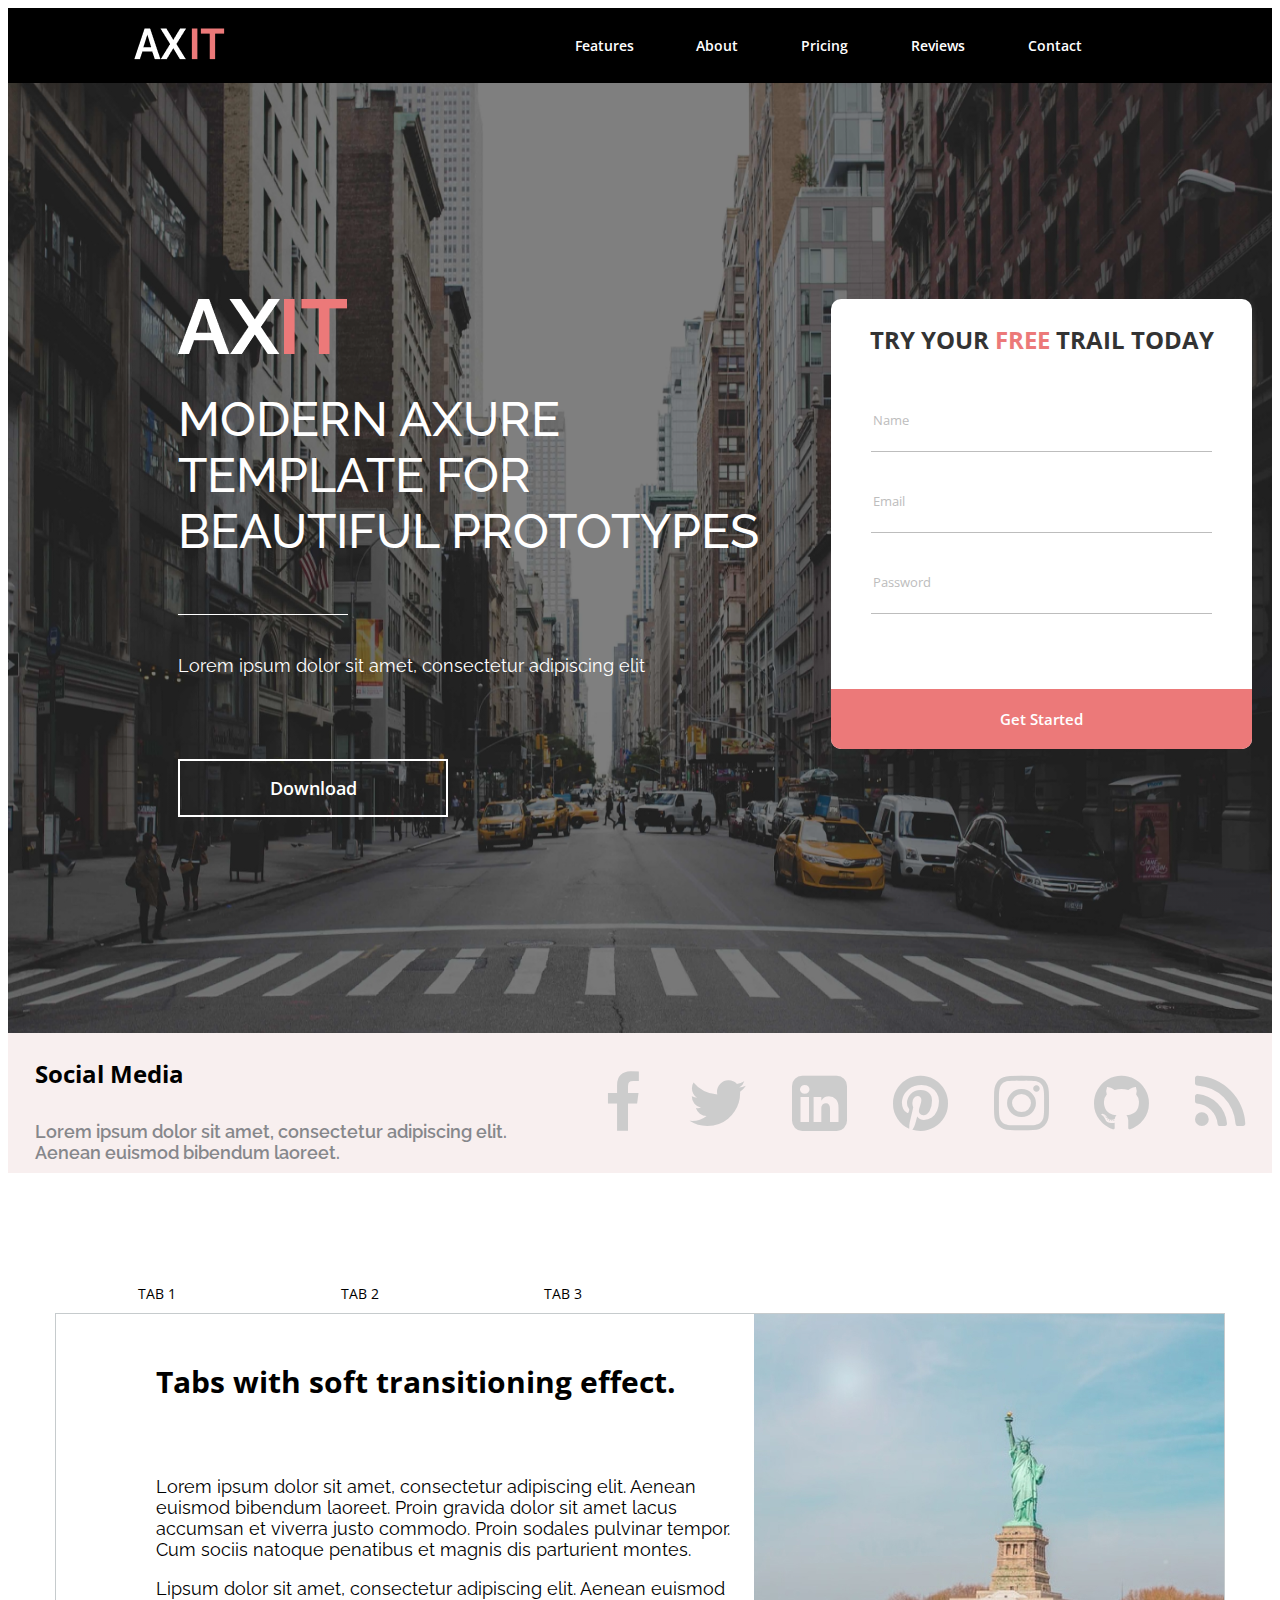
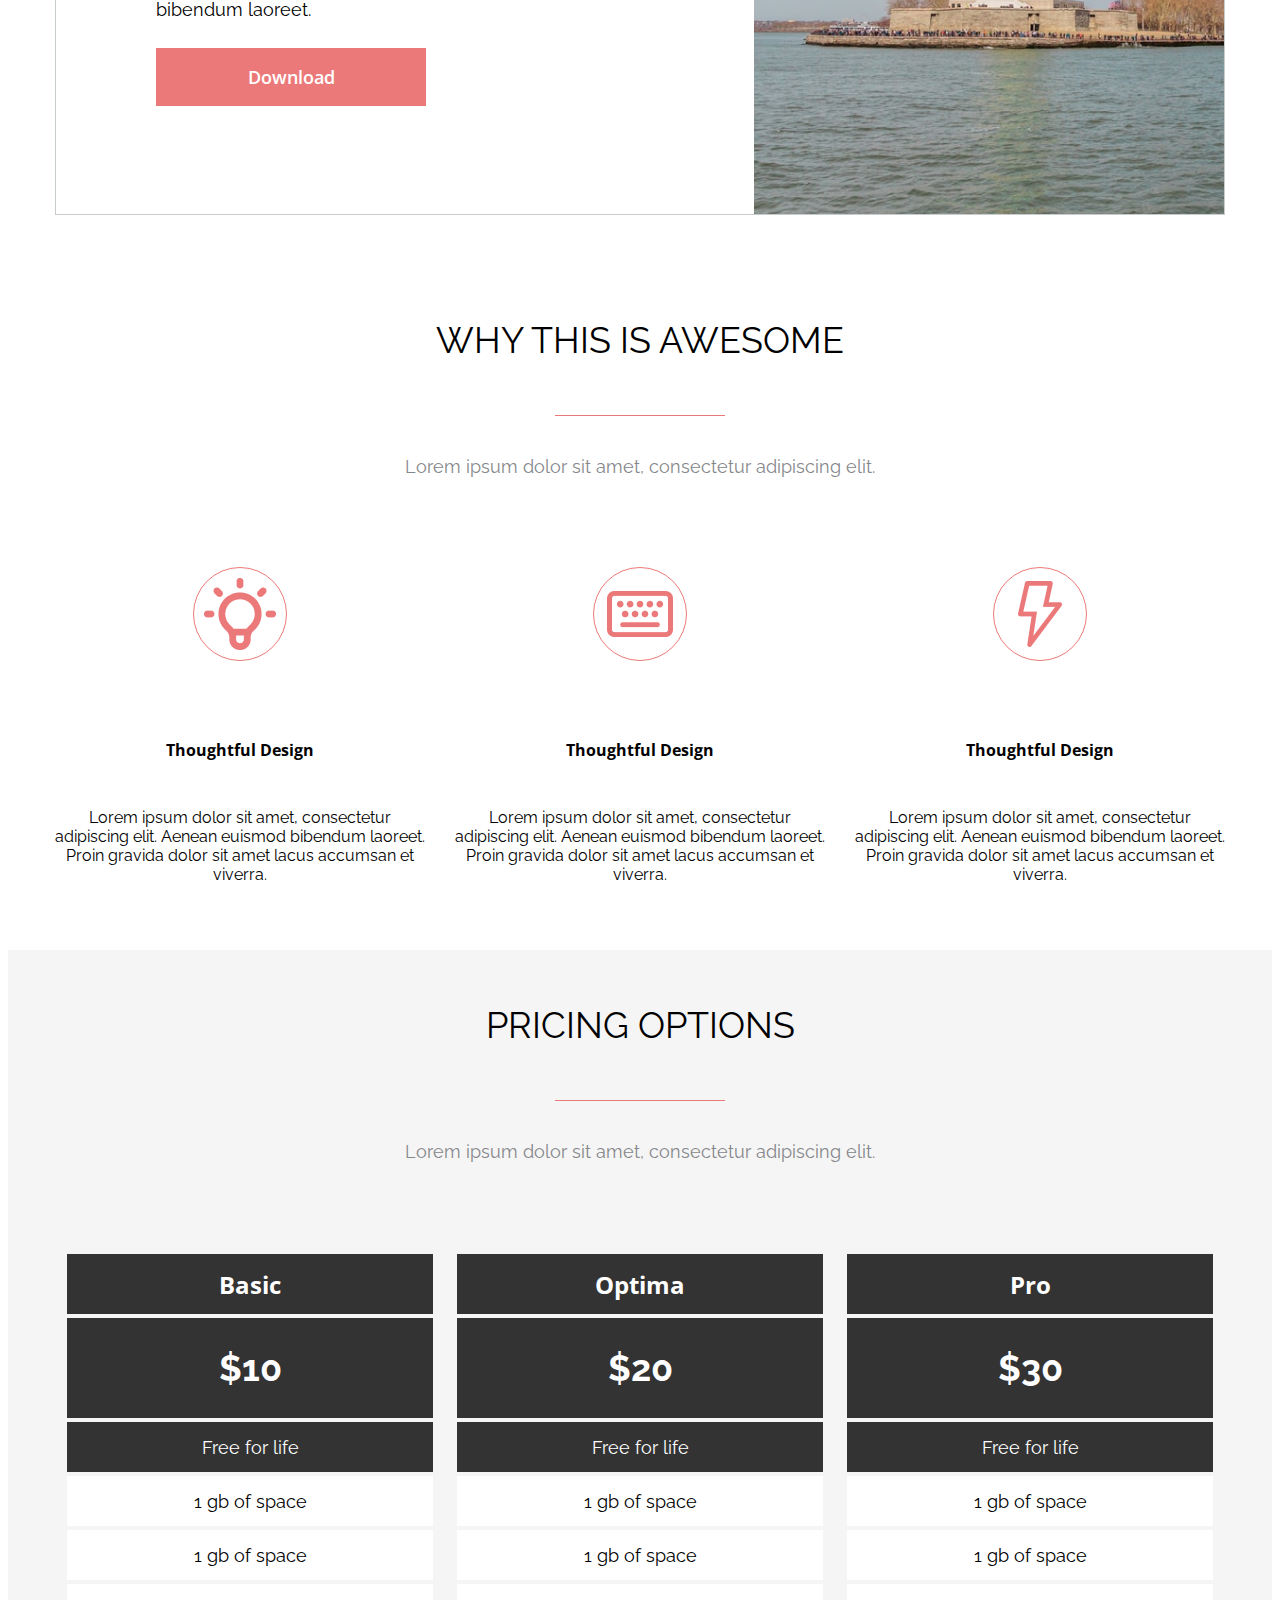
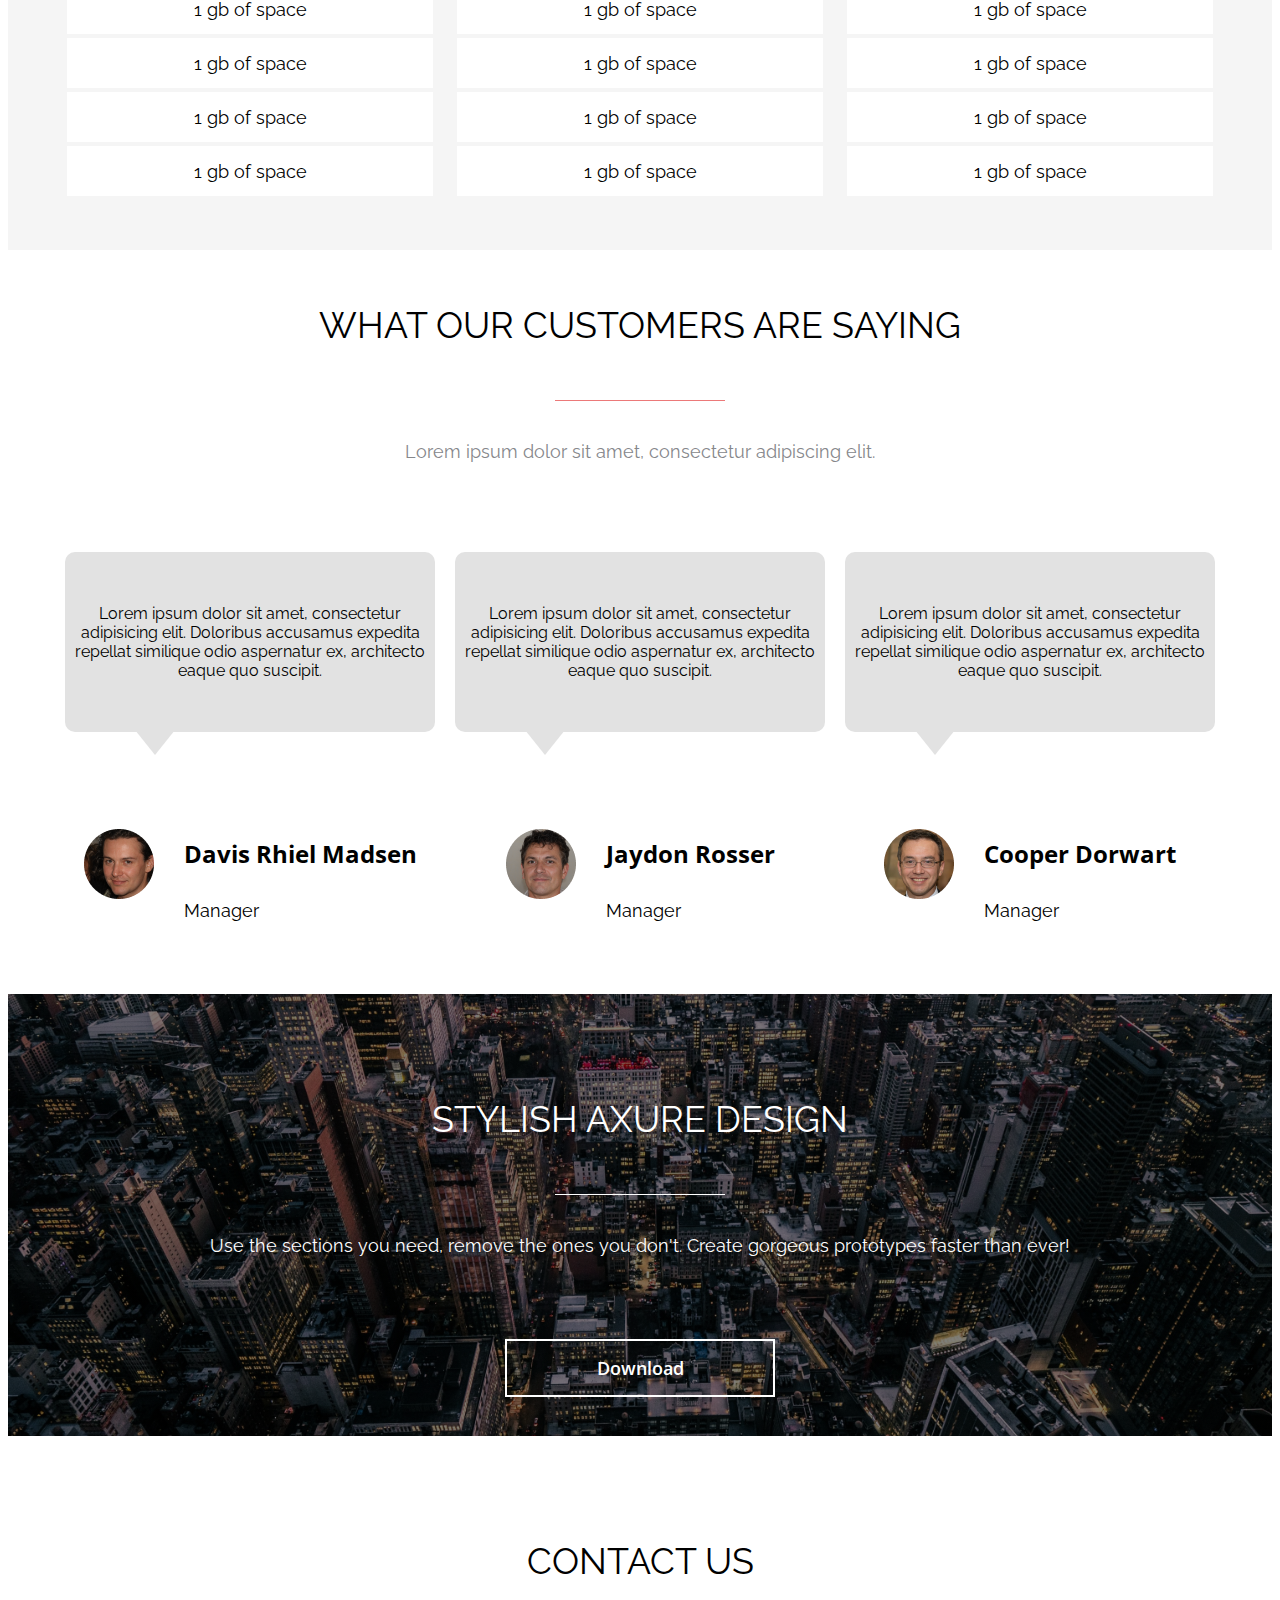
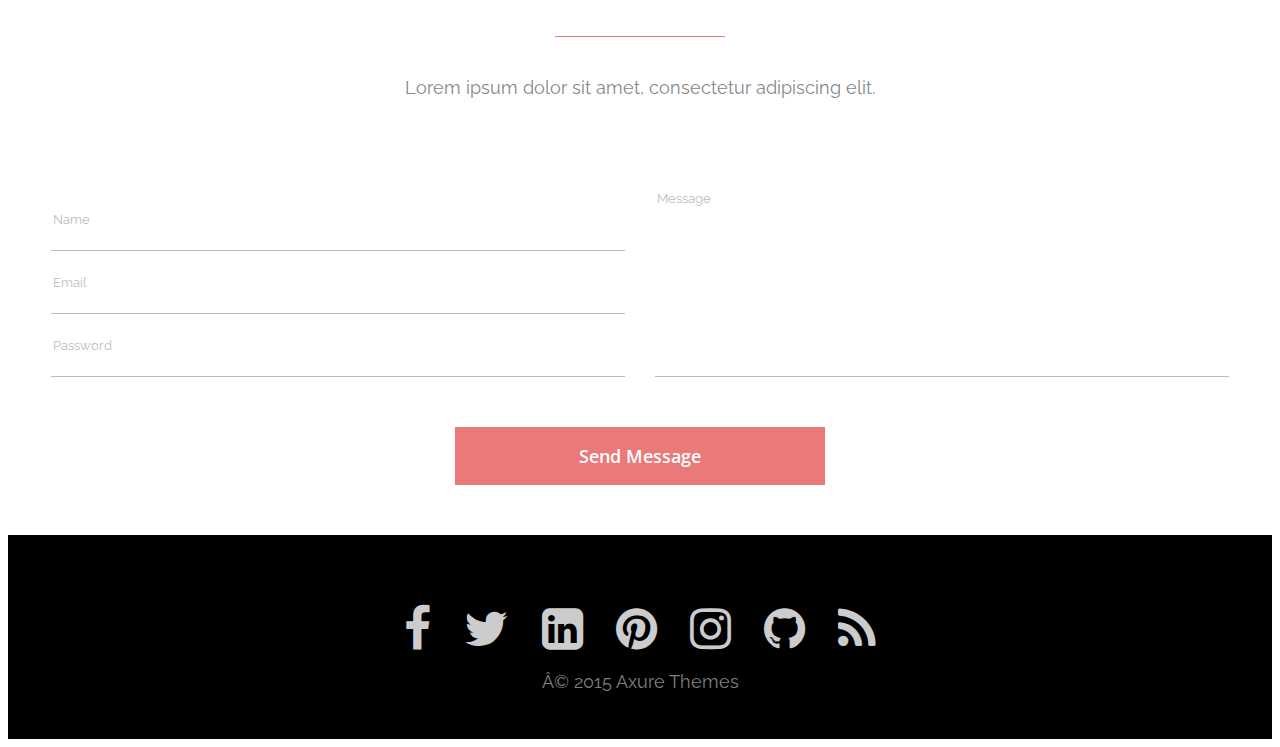
==== commit f132d626: "full-hwork" ====
--- a/index.html
+++ b/index.html
@@ -2,7 +2,8 @@
   <html>
     <head>
       <meta charset="uft-8">
-      <title>HW-4</title>
+      <title>AXIT</title>
+      <meta name="viewport" content="width=device-width, initial-scale=1">
       <link rel="stylesheet" href="./font-awesome-4.7.0/css/font-awesome.min.css">
       <link rel="stylesheet" href="./style.css">
     </head>
@@ -12,6 +13,26 @@
           <img src="./imagine/AXIT1.png" alt="">
           <img src="./imagine/AXIT2.png" alt="">
         </div>
+        <!-- mobile menu -->
+        <div class="mobile__menu">
+          <div class="menu-wrapper">
+            <div class="menu-btn">
+              <span></span>
+              <span></span>
+              <span></span>
+            </div>
+          </div>        
+          <div class="menu">
+            <nav>
+              <li><a >Features</a></li>
+              <li><a >About</a></li>
+              <li><a >Pricing</a></li>
+              <li><a >Reviews</a></li>
+              <li><a >Contact</a></li>
+            </nav>
+          </div>
+        </div>        
+        <!-- end m-m -->
         <nav class="head__contain-nav">
           <a class="contain-nav">Features</a>
           <a class="contain-nav">About</a>
@@ -23,7 +44,7 @@
       <section class="banner">
         <div class="banner__wrapper">
           <div class="banner__text">
-            <div>
+            <div class="banner__logo">
               <img src="./imagine/banner_name 1.png" alt="">
               <img src="./imagine/banner_name 2.png" alt=""> 
             </div>
@@ -33,7 +54,7 @@
             <button class="banner__button">Download</button>
           </div>
         <form class="banner__form">
-          <p class="banner__form-title">TRY YOUR <span class="colortext">FREE</span> TODAY</p>
+          <p class="banner__form-title">TRY YOUR <span class="colortext">FREE</span> TRAIL TODAY</p>
           <input type="text" placeholder="Name" id="form__name">
           <input type="email" placeholder="Email" id="form__email">
           <input type="password" placeholder="Password" id="form__pas">
@@ -42,36 +63,44 @@
       </div>
       </section>
       <section class="media">
-        <div class="media__text">
-          <h4>Social Media</h4>
-          <p>Lorem ipsum dolor sit amet, consectetur adipiscing elit. 
-            Aenean euismod bibendum laoreet.</p>
-        </div>
-        <div class="font-aw">
-          <i class="fa fa-facebook fa-4x" aria-hidden="true" ></i>
-          <i class="fa fa-twitter fa-4x" aria-hidden="true"></i>
-          <i class="fa fa-linkedin-square fa-4x" aria-hidden="true"></i>
-          <i class="fa fa-pinterest fa-4x" aria-hidden="true"></i>
-          <i class="fa fa-instagram fa-4x" aria-hidden="true"></i>
-          <i class="fa fa-github fa-4x" aria-hidden="true"></i>
-          <i class="fa fa-rss fa-4x" aria-hidden="true"></i>
+        <div class="media-wrapper">
+          <div class="media__text">
+            <h4>Social Media</h4>
+            <p>Lorem ipsum dolor sit amet, consectetur adipiscing elit. 
+              Aenean euismod bibendum laoreet.</p>
+          </div>
+          <div class="font-aw">
+            <i class="fa fa-facebook fa-4x" aria-hidden="true" ></i>
+            <i class="fa fa-twitter fa-4x" aria-hidden="true"></i>
+            <i class="fa fa-linkedin-square fa-4x" aria-hidden="true"></i>
+            <i class="fa fa-pinterest fa-4x" aria-hidden="true"></i>
+            <i class="fa fa-instagram fa-4x" aria-hidden="true"></i>
+            <i class="fa fa-github fa-4x" aria-hidden="true"></i>
+            <i class="fa fa-rss fa-4x" aria-hidden="true"></i>
+          </div>
         </div>
       </section>
       <section class="tabs">
-        <div class="tabs__switch">
-         <button class="tabs__switch-name">TAB 1</button>
-         <button class="tabs__switch-name">TAB 2</button>
-         <button class="tabs__switch-name">TAB 3</button>
-       </div>
-       <div class="tabs__info">
-         <div class="tabs__text">
-           <h3 class="tabs__title">Tabs with soft transitioning effect.</h3>
-           <p>Lorem ipsum dolor sit amet, consectetur adipiscing elit. Aenean euismod bibendum laoreet. Proin gravida dolor sit amet lacus accumsan et viverra justo commodo. Proin sodales pulvinar tempor. Cum sociis natoque penatibus et magnis dis parturient montes.</p>
-           <p>Lipsum dolor sit amet, consectetur adipiscing elit. Aenean euismod bibendum laoreet.</p>
-           <button class="tabs__button">Download</button>
-         </div>
-         <img src="./imagine/tab1.jpg" alt="">
-       </div>
+        <div class="tabs-wrapper">
+          <div class="tabs__switch">
+            <button class="tabs__switch-name">TAB 1</button>
+            <button class="tabs__switch-name">TAB 2</button>
+            <button class="tabs__switch-name">TAB 3</button>
+          </div>
+          <div class="tabs__info">
+            <div class="tabs__text">
+              <h3 class="tabs__title">Tabs with soft transitioning effect.</h3>
+              <p>
+                Lorem ipsum dolor sit amet, consectetur adipiscing elit. Aenean euismod bibendum laoreet. Proin gravida dolor sit amet lacus accumsan et viverra justo commodo. Proin sodales pulvinar tempor. Cum sociis natoque penatibus et magnis dis parturient montes.
+              </p>
+              <p>
+                Lipsum dolor sit amet, consectetur adipiscing elit. Aenean euismod bibendum laoreet.
+              </p>
+              <button class="tabs__button">Download</button>
+            </div>
+            <img src="./imagine/tab1.jpg" alt="" class="tabs__img">
+          </div>
+        </div>        
      </section>                  
      <section class="awesome"><!--секция AWESOME-->  
        <div class="awesome__title-wrapper">
@@ -80,21 +109,21 @@
        <div class="awesome__line"></div>
        <p class="awesome__subtitle">Lorem ipsum dolor sit amet, consectetur adipiscing elit.</p>
        <div class="awesome__container">
-         <div class="awesome_block">
+         <div class="awesome__block">
            <div class="awesome__icon-wrapper"> 
              <img class="ciawesome__icon" src="./imagine/bulb.png" alt="">
            </div> 
            <h4 class="awesome__block-title">Thoughtful Design</h4>
            <p>Lorem ipsum dolor sit amet, consectetur adipiscing elit. Aenean euismod bibendum laoreet. Proin gravida dolor sit amet lacus accumsan et viverra.</p>
          </div>
-         <div class="awesome_block">
+         <div class="awesome__block">
            <div class="awesome__icon-wrapper">
              <img class="ciawesome__icon" src="./imagine/keyboard.png" alt=""> 
            </div> 
            <h4 class="awesome__block-title">Thoughtful Design</h4>
            <p>Lorem ipsum dolor sit amet, consectetur adipiscing elit. Aenean euismod bibendum laoreet. Proin gravida dolor sit amet lacus accumsan et viverra.</p>
          </div>
-         <div class="awesome_block">
+         <div class="awesome__block">
            <div class="awesome__icon-wrapper">
              <img class="ciawesome__icon" src="./imagine/light.png" alt=""> 
            </div> 
@@ -154,7 +183,9 @@
         <div class="say__comment">
           <div class="comment__block">
             <div class="block__mes">
-              Lorem ipsum dolor sit amet, consectetur adipisicing elit. Doloribus accusamus expedita repellat similique odio aspernatur ex, architecto eaque quo suscipit.
+              <p>
+                Lorem ipsum dolor sit amet, consectetur adipisicing elit. Doloribus accusamus expedita repellat similique odio aspernatur ex, architecto eaque quo suscipit.
+              </p>
               <div class="mes__mark"></div>
             </div>
             <div class="block__icon">
@@ -167,7 +198,9 @@
           </div>
           <div class="comment__block">
             <div class="block__mes">
-              Lorem ipsum dolor sit amet, consectetur adipisicing elit. Doloribus accusamus expedita repellat similique odio aspernatur ex, architecto eaque quo suscipit.
+              <p>
+                Lorem ipsum dolor sit amet, consectetur adipisicing elit. Doloribus accusamus expedita repellat similique odio aspernatur ex, architecto eaque quo suscipit.
+              </p>
               <div class="mes__mark"></div>
             </div>
             <div class="block__icon">
@@ -180,7 +213,9 @@
           </div>
           <div class="comment__block">
             <div class="block__mes">
-              Lorem ipsum dolor sit amet, consectetur adipisicing elit. Doloribus ccusamus expedita repellat similique odio aspernatur ex, architecto eaque quo suscipit.
+              <p>
+                Lorem ipsum dolor sit amet, consectetur adipisicing elit. Doloribus accusamus expedita repellat similique odio aspernatur ex, architecto eaque quo suscipit.
+              </p>
             <div class="mes__mark"></div>
           </div>
             <div class="block__icon">
@@ -192,13 +227,85 @@
             </div>
           </div>
         </div>
+        <div class="all">
+          <input checked type="radio" name="respond" id="desktop">
+            <article id="slider">
+                <input checked type="radio" name="slider" id="switch1">
+                <input type="radio" name="slider" id="switch2">
+                <input type="radio" name="slider" id="switch3">
+              <div id="slides">
+                <div id="overflow">
+                  <div class="image">
+                    <article>
+                      <div class="comment__block">
+                      <div class="block__mes">
+                        <p>
+                          Lorem ipsum dolor sit amet, consectetur adipisicing elit. Doloribus accusamus expedita repellat similique odio aspernatur ex, architecto eaque quo suscipit.
+                        </p>
+                        <div class="mes__mark"></div>
+                      </div>
+                      <div class="block__icon">
+                        <img src="./imagine/face1.png" alt="">
+                        <div class="block__icon-text"> 
+                          <p class="block__name">Davis Rhiel Madsen</p>
+                          <p class="block__job">Manager</p>
+                        </div>
+                      </div>
+                      </div>
+                    </article>
+                    <article>
+                      <div class="comment__block">
+                      <div class="block__mes">
+                        <p>
+                          Lorem ipsum dolor sit amet, consectetur adipisicing elit. Doloribus accusamus expedita repellat similique odio aspernatur ex, architecto eaque quo suscipit.
+                        </p>
+                        <div class="mes__mark"></div>
+                      </div>
+                      <div class="block__icon">
+                        <img src="./imagine/face2.png" alt="">
+                        <div class="block__icon-text"> 
+                          <p class="block__name">Jaydon Rosser</p>
+                          <p class="block__job">Manager</p>
+                        </div>              
+                      </div>
+                    </div>
+                    </article>
+                    <article>
+                      <div class="comment__block">
+                      <div class="block__mes">
+                        <p>
+                          Lorem ipsum dolor sit amet, consectetur adipisicing elit. Doloribus accusamus expedita repellat similique odio aspernatur ex, architecto eaque quo suscipit.
+                        </p>
+                      <div class="mes__mark"></div>
+                    </div>
+                      <div class="block__icon">
+                        <img src="./imagine/face3.png" alt="">
+                        <div class="block__icon-text"> 
+                          <p class="block__name">Cooper Dorwart</p>
+                          <p class="block__job">Manager</p>
+                        </div>
+                      </div>
+                    </div>
+                    </article>							
+                  </div>
+                </div>
+              </div>				
+              <div id="active">
+                <label for="switch1"></label>
+                <label for="switch2"></label>
+                <label for="switch3"></label>					
+              </div>
+            </article>
+        </div>
       </section>
       <section class="design">
         <div class="design__title-wrapper">
           <h2 class="design__title">STYLISH AXURE DESIGN</h2>
         </div>
         <div class="design__line"></div>
-        <p class="design__subtitle">Use the sections you need, remove the ones you don't.  Create gorgeous prototypes faster than ever!</p>
+        <p class="design__subtitle">
+          Use the sections you need, remove the ones you don't.  Create gorgeous prototypes faster than ever!
+        </p>
         <div class="blok__design">
           <button class="design__button">Download</button>
         </div>
@@ -208,7 +315,9 @@
           <h2 class="contact__title">CONTACT US</h2>
         </div>
         <div class="contact__line"></div>
-        <p class="contact__subtitle">Use the sections you need, remove the ones you don't.  Create gorgeous prototypes faster than ever!</p>
+        <p class="contact__subtitle">
+          Lorem ipsum dolor sit amet, consectetur adipiscing elit.
+        </p>
         <div class="contact__form-wrapper">
           <form class="contact__form">
             <div class="form__wrapper">
@@ -235,5 +344,6 @@
         </div>
         <p>© 2015 Axure Themes</p>
       </footer>
+      <script  src="./index.js"></script>
     </body>
   </html>
--- a/style.css
+++ b/style.css
@@ -71,6 +71,7 @@
   margin: auto;
   width: 1170px;
   margin-bottom: 50px;
+  margin-top: 100px;
 }
 
 .tabs__info {
@@ -122,9 +123,6 @@
   display: flex;
   justify-content:flex-start;
   align-items: center;
-  font-size: 14px;
-  font-family: 'Open Sans', sans-serif;
-  font-weight: 400px; 
 }
 
 .tabs__switch-name {
@@ -132,11 +130,11 @@
   height: 40px;
   margin: 0;
   border: none;
-  display: flex;
-  justify-content: center;
-  align-items: center;
   cursor: pointer;
   background: #FFFFFF;
+  font-size: 14px;
+  font-family: 'Open Sans', sans-serif;
+  font-weight: 400;
 }
 
 .tabs__switch-name:focus { 
@@ -290,7 +288,6 @@
   width: 100%;
   height: 75px;
   background: #000;
-  margin: auto;
   display: flex;
   justify-content: center;
   font-family: 'Open Sans', sans-serif;
@@ -305,7 +302,7 @@
 
 .head__contain-nav {
   margin: auto;
-  width: 50%;
+  width: 570px;
   display: flex;
   justify-content: space-around;
 }
@@ -316,6 +313,10 @@
   border: none;
   padding: 0;
   cursor: pointer;
+}
+
+.mobile__menu {
+  display: none;
 }
 
 /* дизайн */
@@ -328,7 +329,6 @@
   background: linear-gradient(rgba(0, 0, 0, 0.5),rgba(0, 0, 0, 0.5) ), url(./imagine/sTown.png) no-repeat;
   background-position: center;  
   background-size: 100% 100%;
-  margin-bottom: 50px;
 }
 
 .design__title {
@@ -393,20 +393,27 @@
 /*медиа*/
 
 .media {
-  display: flex;
-  align-items: center;
+  display: flex; 
+  justify-content: center;
   margin: auto;
   width: 100%;
   height: 140px;
   background: #F8EFEF;
-  margin-bottom: 100px;
+}
+
+.media-wrapper {
+  width: 1510px; 
+  display: flex;
+  align-items: center;
+  margin: 0 170px;
 }
 
 .media__text {
+  width: 520px;
+  padding-right: 50px;
   font-family: 'Open Sans', sans-serif;
   font-weight: 600;
   font-size: 24px;
-  margin-left: 170px;
   margin-right: 0;
 }
 
@@ -417,10 +424,9 @@
 }
 
 .font-aw {
-  width: 50%;
-  display: flex;
-  justify-content: space-around;
-  margin-right: 170px;
+  width: 640px;
+  display: flex;
+  justify-content: space-between;  
 }
 
 .font-aw i {
@@ -469,6 +475,7 @@
   display: flex;
   justify-content: center;
   align-items: center;
+  font-family: "Raleway";
 }
 
 .banner__wrapper {
@@ -484,11 +491,8 @@
 }
 
 .banner__title {
-  font-family: 'Raleway';
   font-weight: 500;
   font-size: 48px;
-  display: flex;
-  align-items: center;
   color: #FFFFFF;
   margin-bottom: 55px;
   max-width: 700px;
@@ -502,7 +506,6 @@
 }  
 
 .banner__subtitle {
-  font-family: "Raleway";
   margin: 0;
   color: #fff;
   font-size: 18px;
@@ -539,12 +542,17 @@
 }
 
 #form__name, #form__email, #form__pas {
+  font-family: 'Open Sans';
   border: none;
   outline: none;
   border-bottom: 1px solid #BDBDBD;
   width: 80%;
   height: 60px;
   margin: auto;
+}
+
+::-webkit-input-placeholder {
+  color: #BDBDBD;
 }
 
 #form__pas {
@@ -583,6 +591,7 @@
 .contact {
   font-family: "Raleway";
   text-align: center;
+  margin-top: 50px;
 }
 
 .contact__form {
@@ -614,6 +623,7 @@
   border-bottom: 1px solid #BDBDBD;
   width: 570px;
   font-family: "Raleway";
+  resize: none;
 }
 
 #contact__form-name, #contact__form-email, #contact__form-pas {
@@ -634,7 +644,6 @@
   font-family: 'Open Sans', sans-serif;
   font-weight: 600;
   font-size: 18px;
-  align-items: center;
   border: none;
 }
 
@@ -648,7 +657,11 @@
   box-shadow: inset 0px 0px 10px #AB4949;
 }
 
-@media screen and (min-width: 769px) and (max-width: 1170px) {
+.all {
+  display: none;
+}
+
+@media screen and (min-width: 769px) and (max-width: 1171px) {
 
   .banner {
     background-size: cover;
@@ -692,6 +705,8 @@
   }
 
   .media__text {
+    width: 440px;
+    padding-right: 40px;
     margin-left: 16px;
   }
   
@@ -705,6 +720,11 @@
     font-size: 3.3em;
   }
 
+  .media-wrapper {
+    width: 1024px;
+    margin: 0 16px;
+  }
+
   .media__text p {
     font-size: 14px;
   }
@@ -719,6 +739,11 @@
 
   .tabs__text {
     font-size: 14px;
+  }
+
+  .tabs-wrapper {
+    margin: auto;
+    width: 994px;
   }
 
   .tabs__title {
@@ -741,6 +766,10 @@
 
   .awesome {
     width: 100%;
+  }
+  
+  .awesome__container {
+    font-size: 14px;
   }
 
   .awesome__title, .pric__title, .say__title, .contact__title {
@@ -773,6 +802,7 @@
   
   .awesome__block-title {
     margin-bottom: 37px;
+    font-size: 18px;
   }
 
   .pric {
@@ -883,4 +913,531 @@
   .end p {
     font-size: 14px;
   }
-}+
+}
+
+@media screen and (max-width: 768px) and (min-width: 320px) {
+
+  .head__contain {
+    height: 56px;
+  }
+
+  .head__contain-logo {
+    height: 23px;
+    z-index: 2;
+  }
+
+  .head__contain-nav {
+    display: none;
+  }
+
+  .mobile__menu {
+    display: contents;
+  }
+
+  .menu-wrapper {
+    margin-top: 19px;
+    margin-right: 15%;
+    display: flex;
+    justify-content: flex-end;
+    background: black;
+  }
+  
+  
+  /* Гамбургер иконка */
+  .menu-btn {
+    width: 24px;
+    height: 18px;
+    position: relative;
+    z-index: 2;
+    overflow: hidden;
+  }
+  
+  .menu-btn span {
+    width: 24px;
+    height: 2px;
+    position: absolute;
+    top: 50%;
+    left: 60%;
+    transform: translate(-50%, -50%);
+    background-color: #FFFFFF;
+    transition: all 0.5s;
+  }
+  
+  .menu-btn span:nth-of-type(2) {
+    top: calc(50% - 7px);
+  }
+  
+  .menu-btn span:nth-of-type(3) {
+    top: calc(50% + 7px);
+  }
+  
+  /* Меняем гамбургер иконку, когда меню открыто */
+  .menu-btn.active span:nth-of-type(1) {
+    display: none;
+  }
+  
+  .menu-btn.active span:nth-of-type(2) {
+    top: 50%;
+    transform: translate(-50%, 0%) rotate(45deg);
+  }
+  
+  .menu-btn.active span:nth-of-type(3) {
+    top: 50%;
+    transform: translate(-50%, 0%) rotate(-45deg);
+  }
+  
+  /* Меню, которое будет появляться */
+  .menu {
+    position: fixed;
+    top: 0;
+    left: 0;
+    width: 100%;
+    height: 100%;
+    padding-top: 20px;
+    display: flex;
+    justify-content: center;
+    background: #000000;
+    transform: translateX(100%);
+    transition: transform 0.5s;
+  }
+
+  .menu li {
+    margin-top: 50px;
+    color: #FFFFFF;
+  }
+  
+  .menu.active {
+    transform: translateX(0);
+  }
+  
+  .menu li {
+    list-style-type: none;
+  }
+
+  .banner {
+    background-size: cover;
+    height: 1005px;
+  }
+
+  .banner__logo {
+    display: none;
+  }
+
+  .banner__title {
+    font-size: 36px;
+    margin-right: 0;
+  }
+
+  .banner__subtitle {
+    font-size: 14px;
+    margin-bottom: 42px;    
+  }
+
+  .banner__wrapper {
+    flex-direction: column;
+    margin: 84px 16px 50px ;
+  }
+
+  .banner__text, .banner__wrapper {
+    align-items: center;
+    text-align: center;
+  }
+
+  .banner__button {
+    height: 50px;
+    width: 288px;
+    margin-bottom: 56px;
+  }
+
+  .banner__form {
+    width: 288px;
+    height: 381px;
+  }
+
+  .banner__form-title {
+    font-size: 14px;
+    margin-top: 35px;
+  }
+
+  #form__pas {
+    margin-bottom: 51px;
+  }
+
+  .media {
+    height: 239px;
+  }
+
+  .media-wrapper {
+    flex-direction: column;
+    margin-bottom: 47px;
+  }
+
+  .media__text {
+    width: 100%;
+    padding: 0;
+    text-align: center;
+    font-size: 18px;
+    margin-top: 22px;
+  }
+
+  .media__text p {
+    font-size: 14px;
+    margin-bottom: 35px;
+    font-weight: 400;
+  }
+
+  .font-aw {
+    width: 320px;
+
+  }
+
+  .font-aw i {
+    font-size: 1.5em;
+  }
+
+  .tabs__img {
+    display: none;
+  }
+
+  .tabs {
+    width: 279px;
+    text-align: center;
+    margin-bottom: 0;
+  }
+
+  .tabs__info {  
+    height: 431px;
+  }
+
+  .tabs__switch-name {
+    width: 93px;
+  }
+
+  .tabs__text {
+    margin: auto;
+    padding: 20px;
+    font-size: 14px;
+  }
+
+  .tabs__title {
+    font-size: 18px;
+    margin-bottom: 60px;
+  }
+
+  .tabs__button {
+    width: 242px;
+    height: 50px;
+  }
+
+  .awesome {
+    width: 100%;
+    margin-bottom: 17px;
+  }
+
+  .awesome__title, .pric__title, .say__title, .contact__title {
+    font-size: 24px;
+  }
+
+  .awesome__title-wrapper, .pric__title-wrapper, .say__title-wrapper, .contact__title-wrapper {
+    height: 120px;
+  }
+  
+  .awesome__line, .pric__line, .say__line, .contact__line {
+    width: 134px;
+    margin-bottom: 25px;
+  }  
+  
+  .awesome__subtitle, .pric__subtitle, .say__subtitle, .contact__subtitle {
+    font-size: 14px;
+  }
+
+  .awesome__block {
+    width: 100%;
+    margin-bottom: 43px;
+  }
+
+  .awesome__block-title {
+    font-size: 18px;    
+  }
+
+  .awesome__container {    
+    flex-direction: column;
+    font-size: 14px;
+  }
+
+  .pric {
+    height: 1580px;
+  }
+
+  .pric__subtitle {
+    margin-bottom: 27px;
+  }
+
+  .pric__container {
+    width: 100%;
+    flex-direction: column;
+    align-items: center;
+  }
+
+  .pric__block {
+    width: 288px;
+    margin-bottom: 27px;
+  }
+
+  .pric__black:first-child {
+    font-size: 18px;
+    height: 47px;
+  }
+
+  .pric__black:nth-child(2) {
+    font-size: 24px;
+    height: 78.5px;
+  }
+
+  .pric__black, .pric__withe {
+    height: 39px;
+    font-size: 14px;
+  }
+
+  .pric__block:hover {
+    margin-bottom: 27px;
+  }
+
+  .say {
+    height: 580px;
+    width: 100%;
+    text-align: center;
+  }
+
+  .say__subtitle {
+    margin-bottom: 24px;
+  }
+
+  .say__comment {
+    display: none;
+    /* flex-direction: column;
+    width: 100%; */
+  }
+
+  .block__mes {
+    height: 180px;
+    width: 288px;
+    font-size: 14px;
+    margin-bottom: 66px;
+  }
+
+  .comment__block {
+    display: flex;
+    flex-direction: column;
+    align-items: center;
+  }
+
+  .mes__mark {
+    margin-left: 56px;
+  }
+
+  .block__icon {
+    margin-right: 73px;
+  }
+
+  .block__icon img{
+    width: 57px;
+  }
+
+  .block__icon-text {
+    margin-left: 22px;
+    align-items: flex-start;
+  }
+
+  .block__name {
+    font-size: 14px;
+    margin: 10px 0;
+  }
+
+  .block__job {
+    font-size: 13px;
+  }
+
+  .design {
+    background-size: auto;
+    background-position: contain;
+    height: 358px;
+    padding: 16px;
+  }
+  
+  .design__title {
+    font-size: 24px;
+  }
+
+  .design__subtitle {
+    font-size: 14px;
+  }
+
+  .design__title-wrapper {
+    height: 120px;
+    padding-top: 0;
+  }
+
+  .design__line {
+    margin-bottom: 16px;
+  }
+
+  .design__subtitle {
+    margin-bottom: 66px;
+  }
+  
+  .design__button {
+    width: 287px;
+    height: 50px;
+    margin-top: 0;
+  }
+
+  .contact {
+    padding: 16px;
+    margin-top: 0;
+  }
+
+  .form__wrapper {
+    flex-direction: column;
+  }
+
+  #contact__form-name, #contact__form-email, #contact__form-pas, .contact__message {
+    width: 288px;
+  }
+
+  .contact__message {
+    height: 200px;
+    margin-top: 50px;
+  }
+
+  .basic__wrapper {
+    margin-right: 0;
+  }
+
+  .contact__button {
+    width: 288px;
+    height: 50px;
+  }
+
+  .font-aw__end {
+    width: 90%;
+  }
+
+  .font-aw__end i {
+    font-size: 1.5em;
+  }
+
+  .end {
+    padding: 0;
+  }
+
+  .end p {
+    font-size: 14px;
+    margin-top: 40px;
+  }
+
+  .all {
+    display: contents;
+  }
+
+  #slider { /*положение слайдера*/
+    position: relative;
+	text-align: center;
+    top: 10px;
+  }
+
+  #slider{ /*центровка слайдера*/
+    margin: 0 auto;
+  }
+
+  #slides article{ /*все изображения справа друг от доруга*/
+    width: 20%;
+    float: left;
+  }
+
+  #slides .image{ /*устанавливает общий размер блока с изображениями*/
+    width: 500%;
+  }
+
+  #overflow{ /*сркывает все, что находится за пределами этого блока*/
+    width: 100%;
+    overflow: hidden;
+  }
+
+  .comment__block{ /*размер изображений слайдера*/
+    width: 100%;
+  }
+
+  #desktop:checked ~ #slider{ /*размер всего слайдера*/
+    max-width: 960px; /*максимальнная длинна*/
+  }
+
+
+  label { /*при наведении на стрелки или переключатели - курсор изменится*/
+    cursor: pointer;
+  }
+
+  .all input{ /*скрывает стандартные инпуты (чекбоксы) на странице*/
+    display: none;
+  }
+
+  /*позиция изображения при активации переключателя*/
+  #switch1:checked ~ #slides .image{
+    margin-left: 0;
+  }
+
+  #switch2:checked ~ #slides .image{
+    margin-left: -100%;
+  }
+
+  #switch3:checked ~ #slides .image{
+    margin-left: -200%;
+  }
+
+
+  #controls{ /*положение блока всех управляющих элементов*/
+    margin: -25% 0 0 0;
+    width: 100%;
+    height: 50px;
+  }
+
+  #active label{ /*стиль отдельного переключателя*/
+    border-radius: 50%; /*скругление углов*/
+    display: inline-block; /*расположение в строку*/
+    width: 10px;
+    height: 10px;
+    border: 1px solid #86878B;
+    margin: 0 25px;
+  }
+
+  #active{ /*расположение блока с переключателями*/
+    margin-top: 32px;
+    text-align: center;
+  }
+
+  #active label:hover{ /*поведение чекбокса при наведении*/
+    background: #86878B;
+    border-color: #86878B !important; /*выполнение в любом случае*/
+  }
+
+  /*цвет активного лейбла при активации чекбокса*/
+  #switch1:checked ~ #active label:nth-child(1),
+  #switch2:checked ~ #active label:nth-child(2),
+  #switch3:checked ~ #active label:nth-child(3) {
+    background: #86878B;
+    border-color: #86878B !important;
+  }
+
+  #slides .image{ /*анимация пролистывания изображений*/
+    transition: all 800ms cubic-bezier(0.770, 0.000, 0.175, 1.000);
+  }
+
+  #controls label:hover{ /*прозрачность стрелок при наведении*/
+    opacity: 0.6;
+  }
+
+  #controls label{ /*прозрачность стрелок при отводе курсора*/
+    transition: opacity 0.2s ease-out;
+  }
+}
